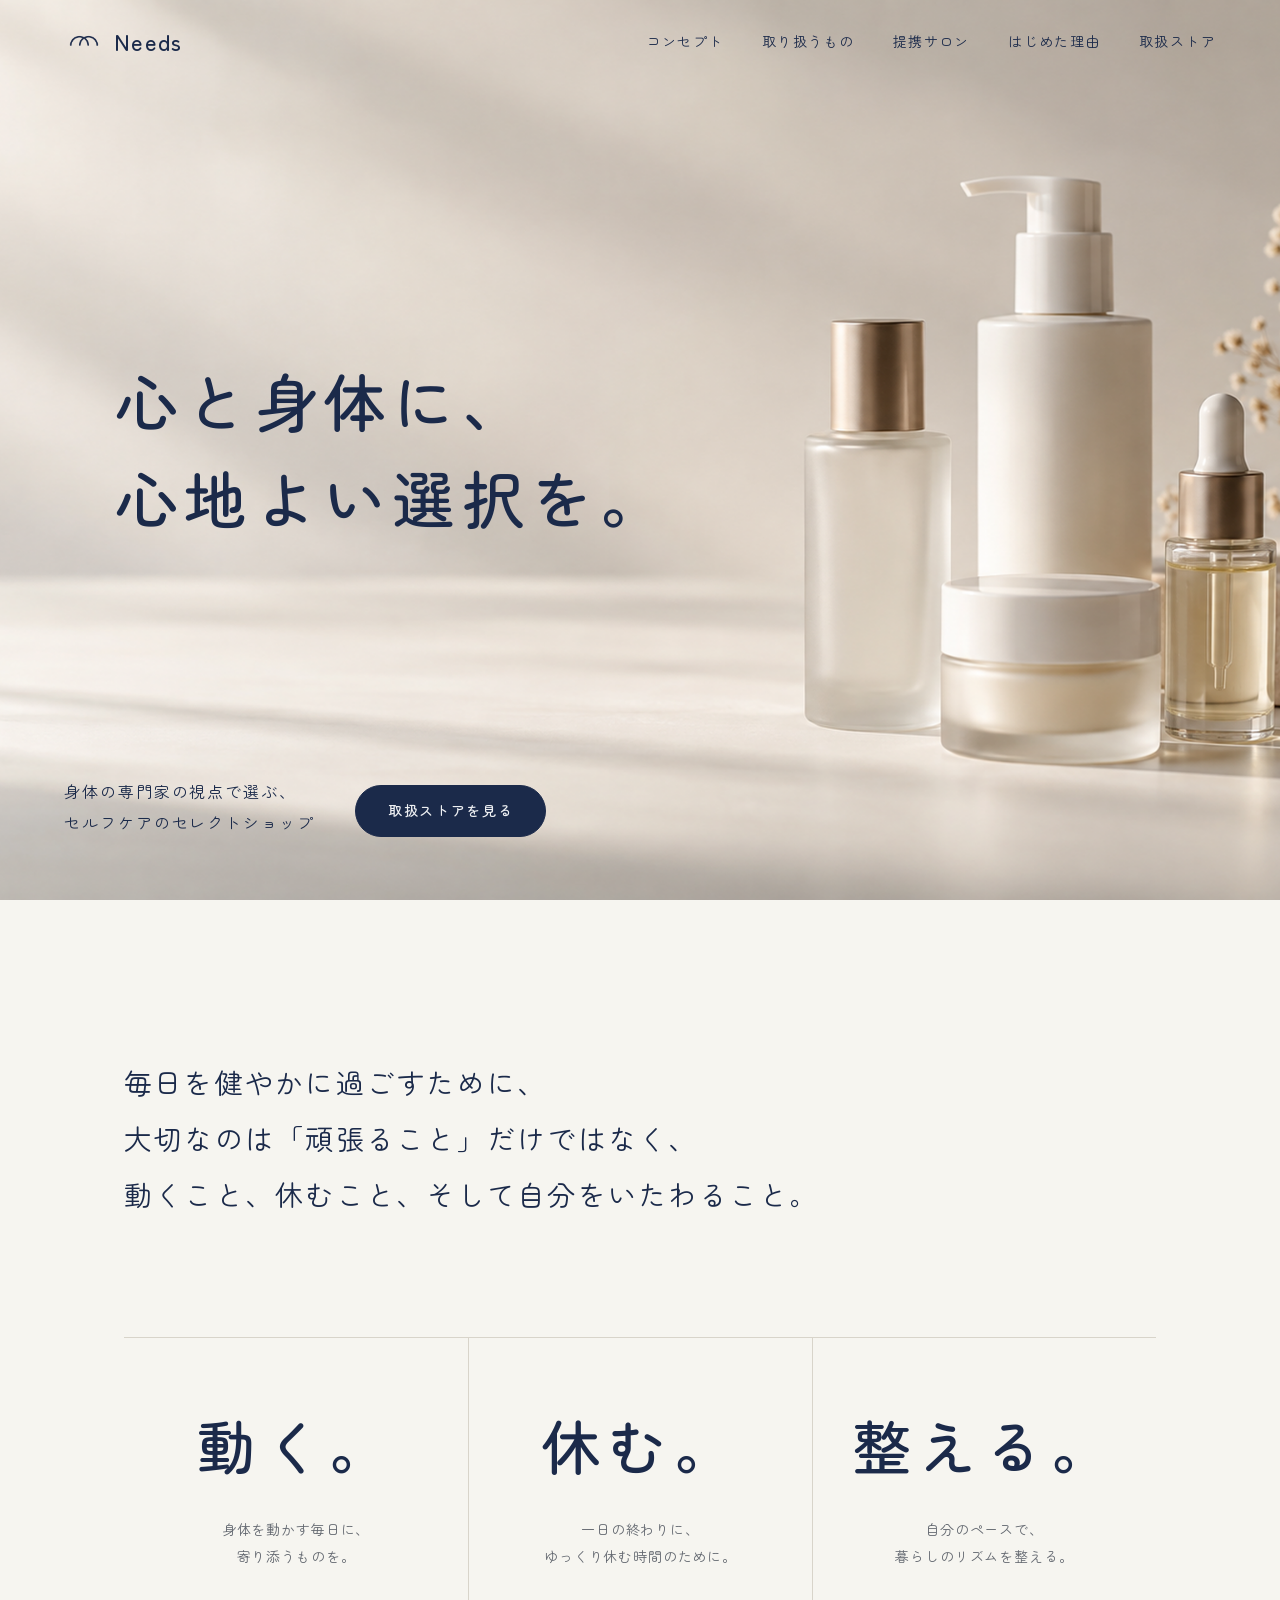
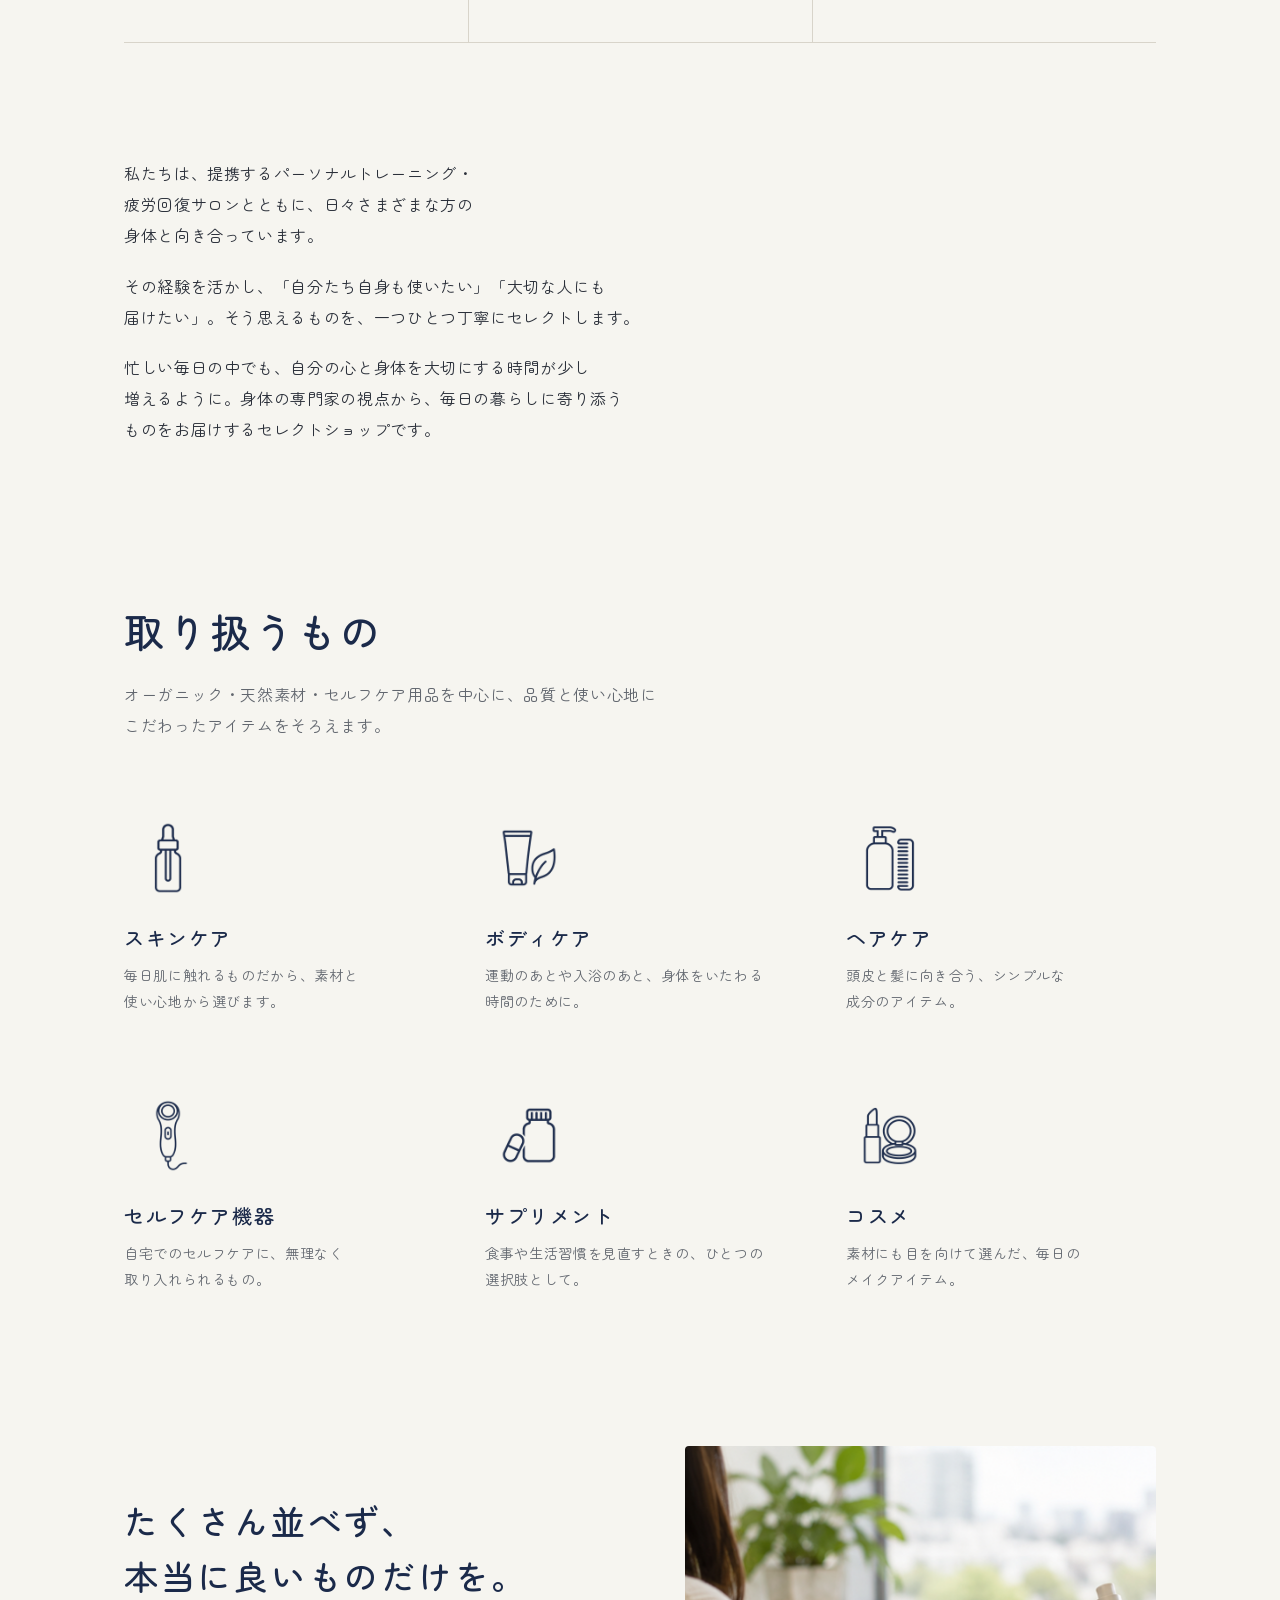
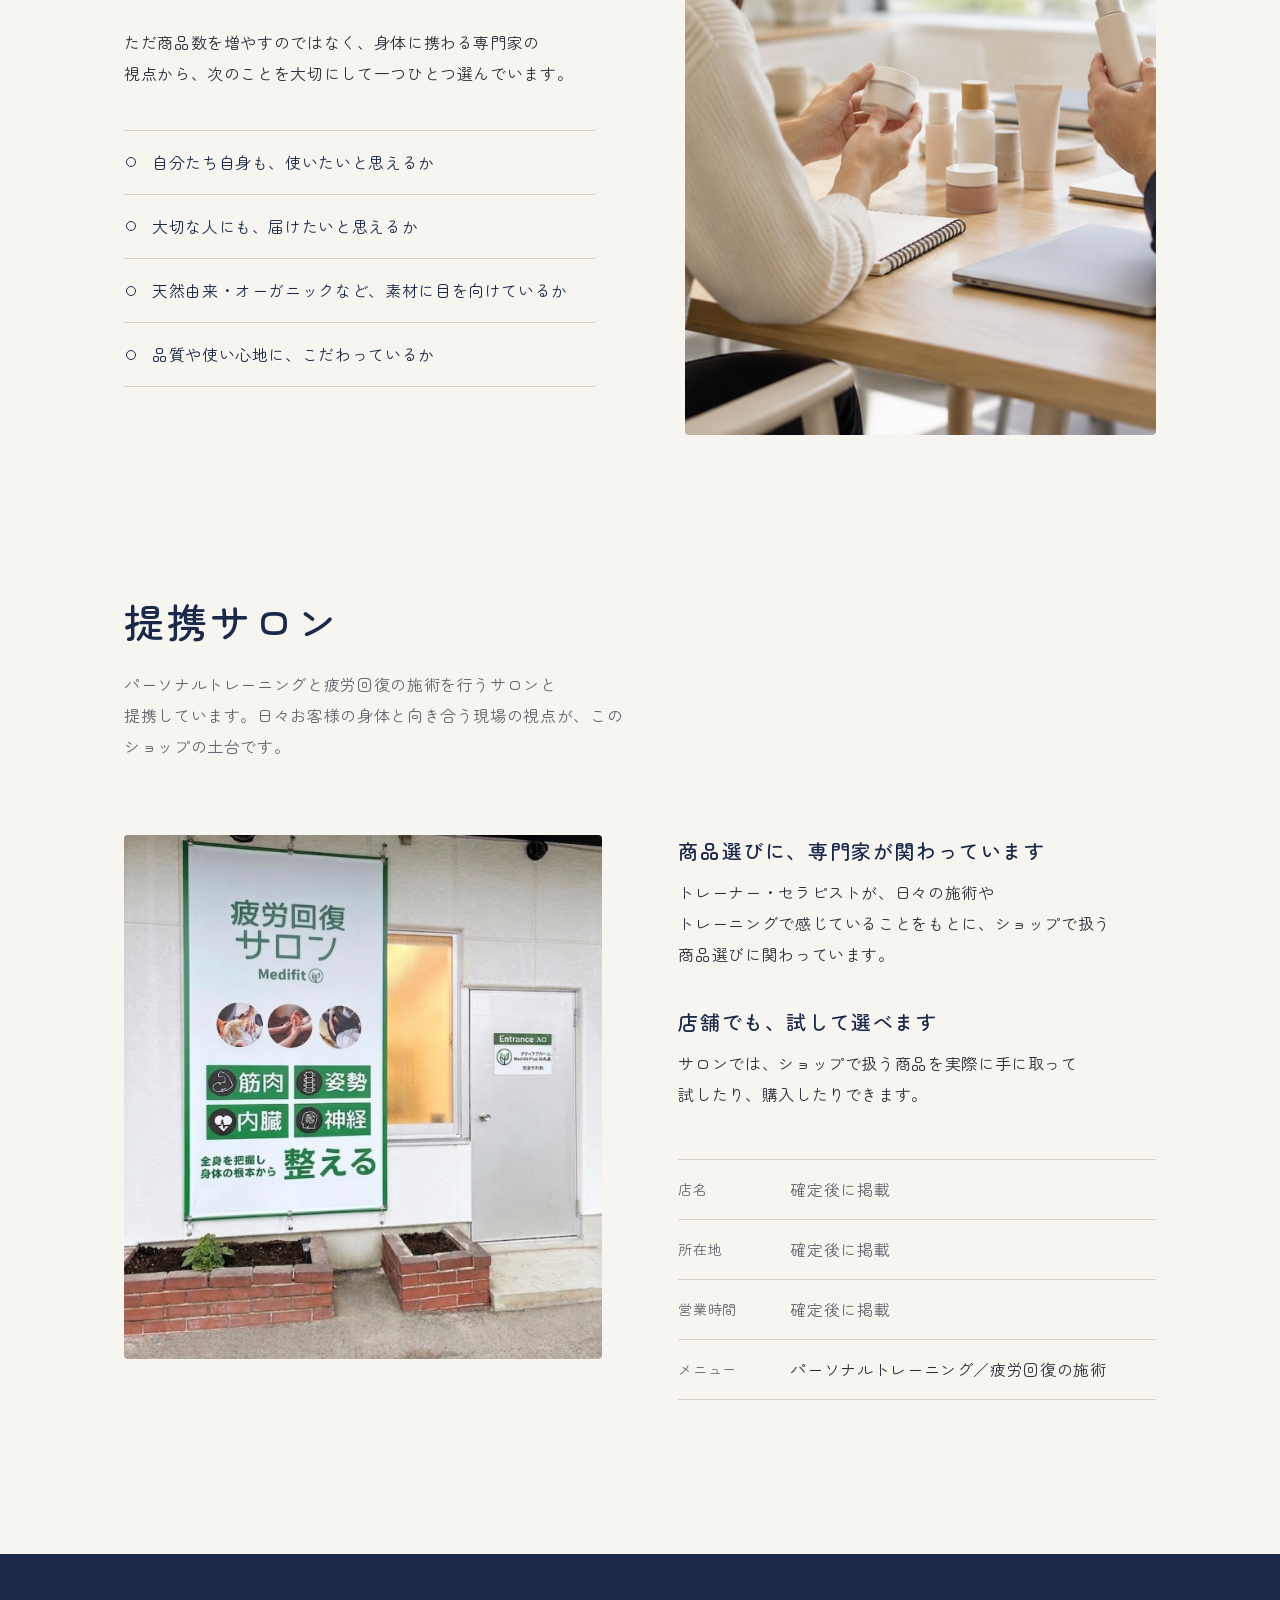
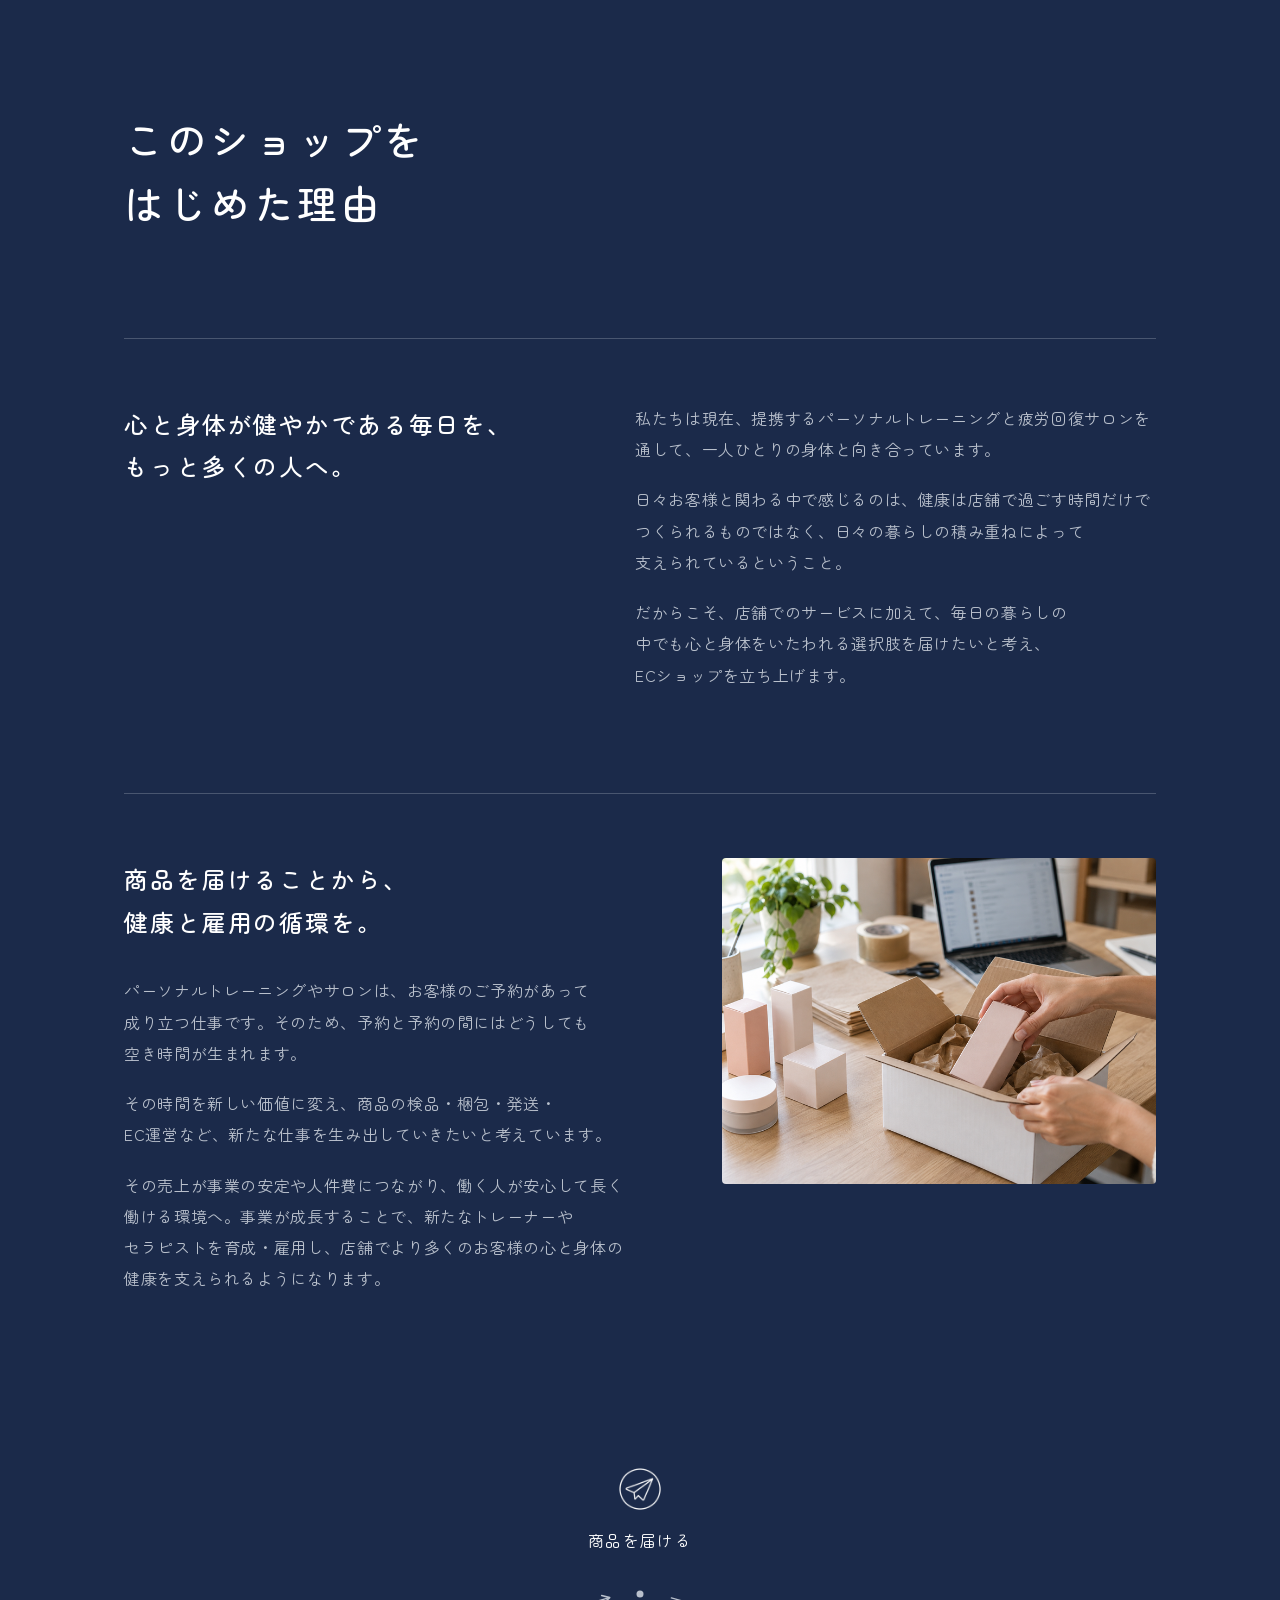
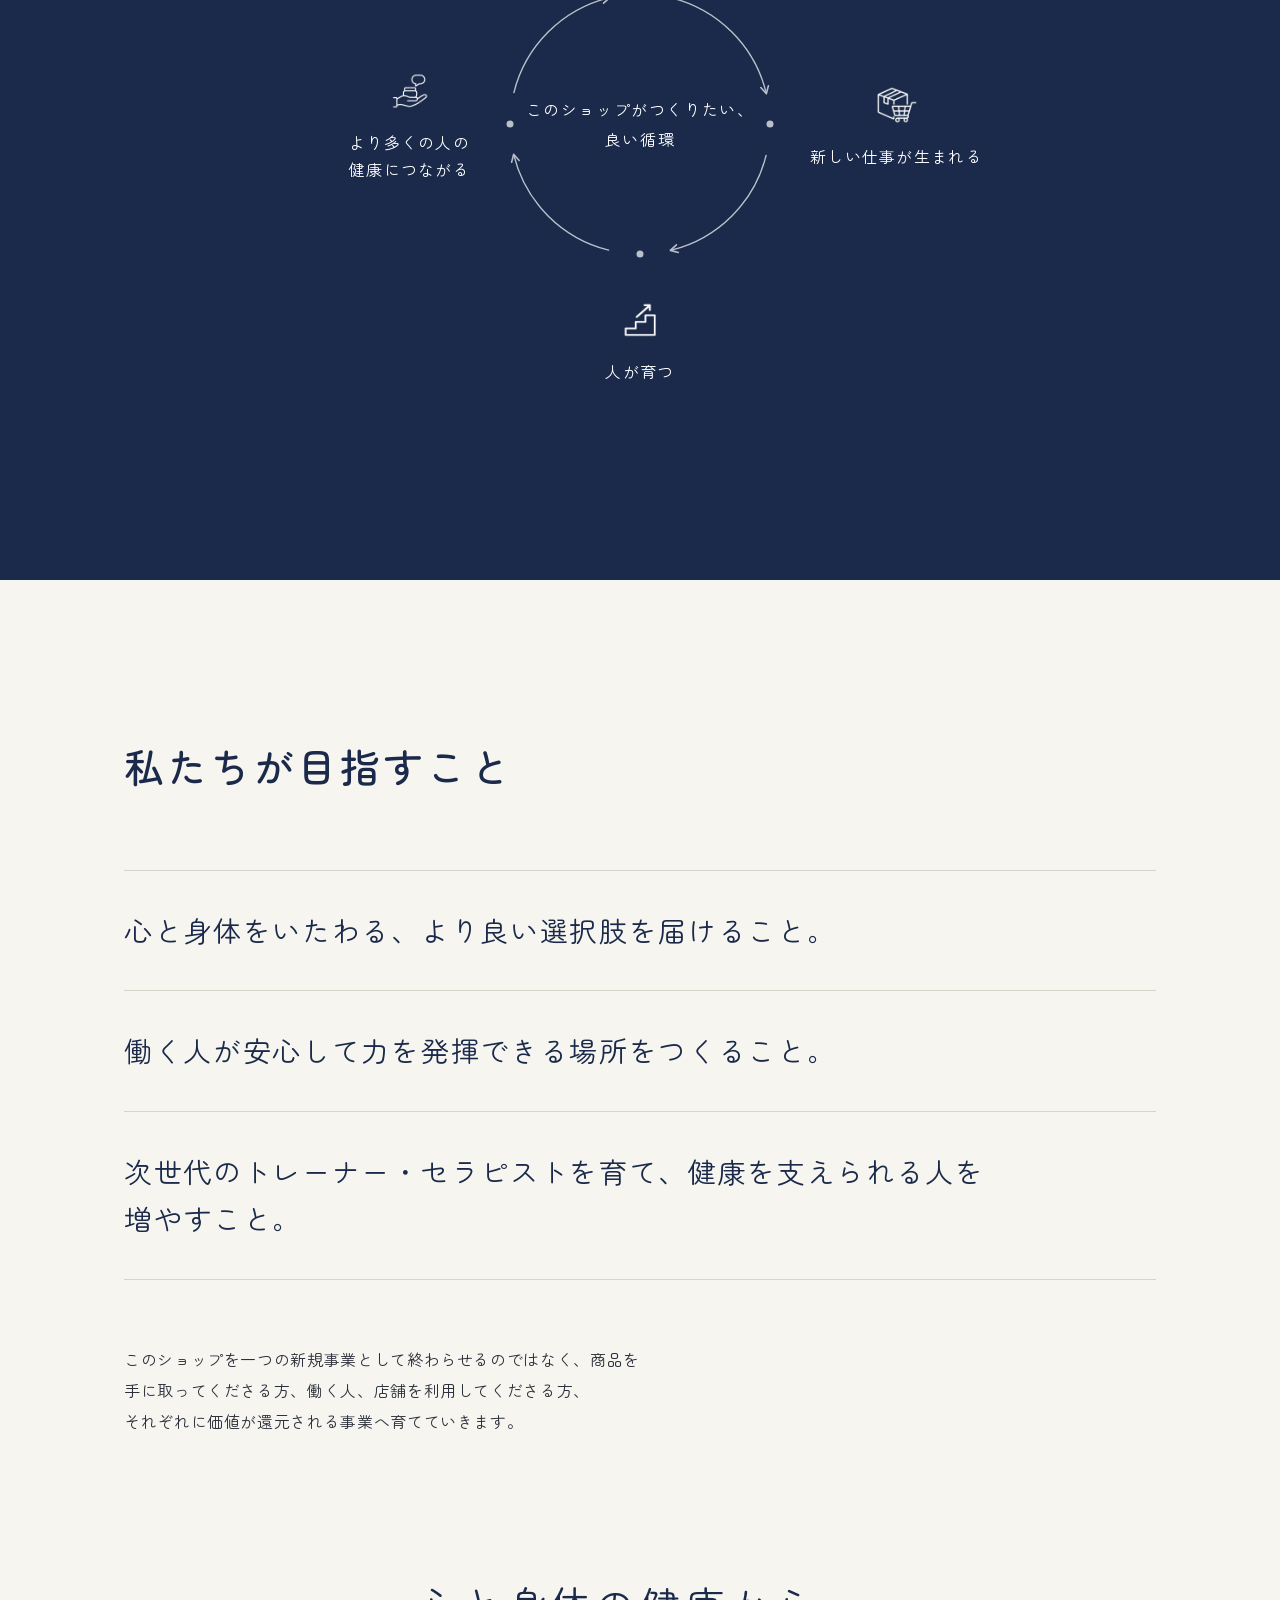
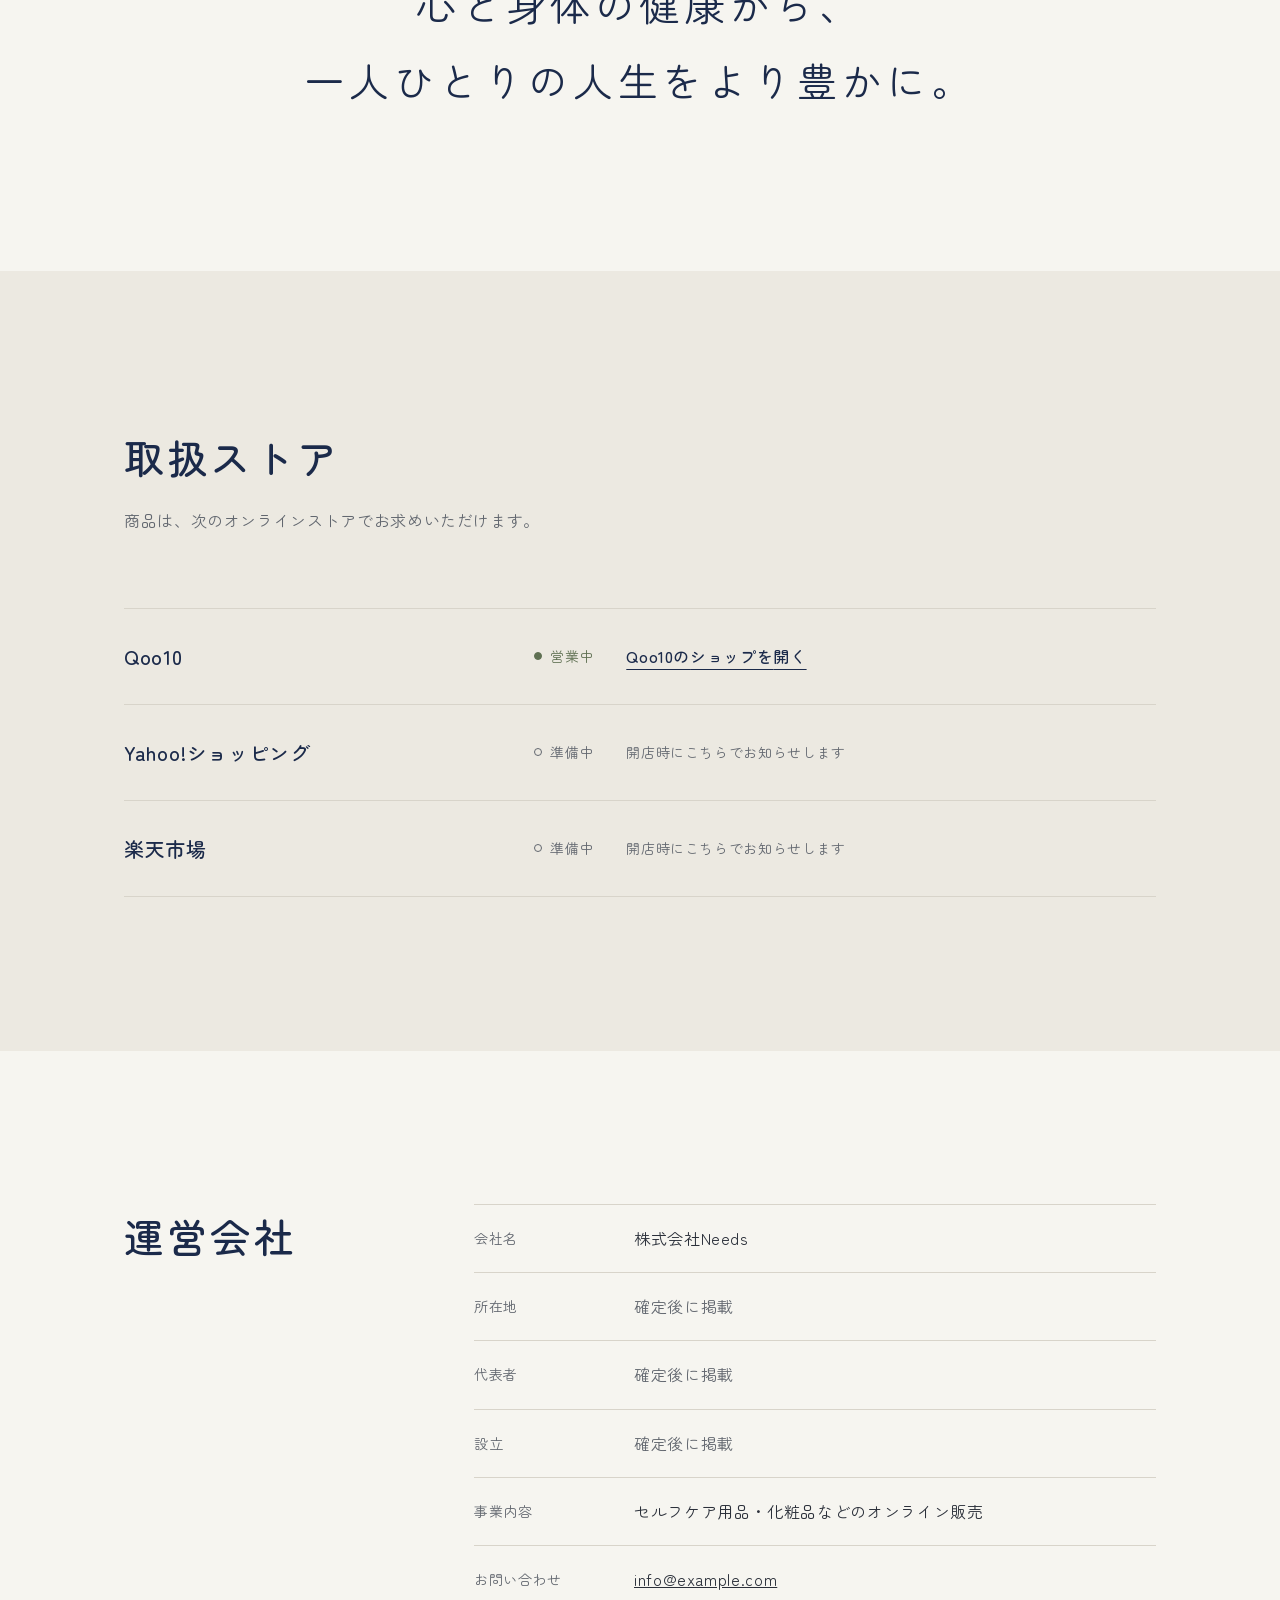
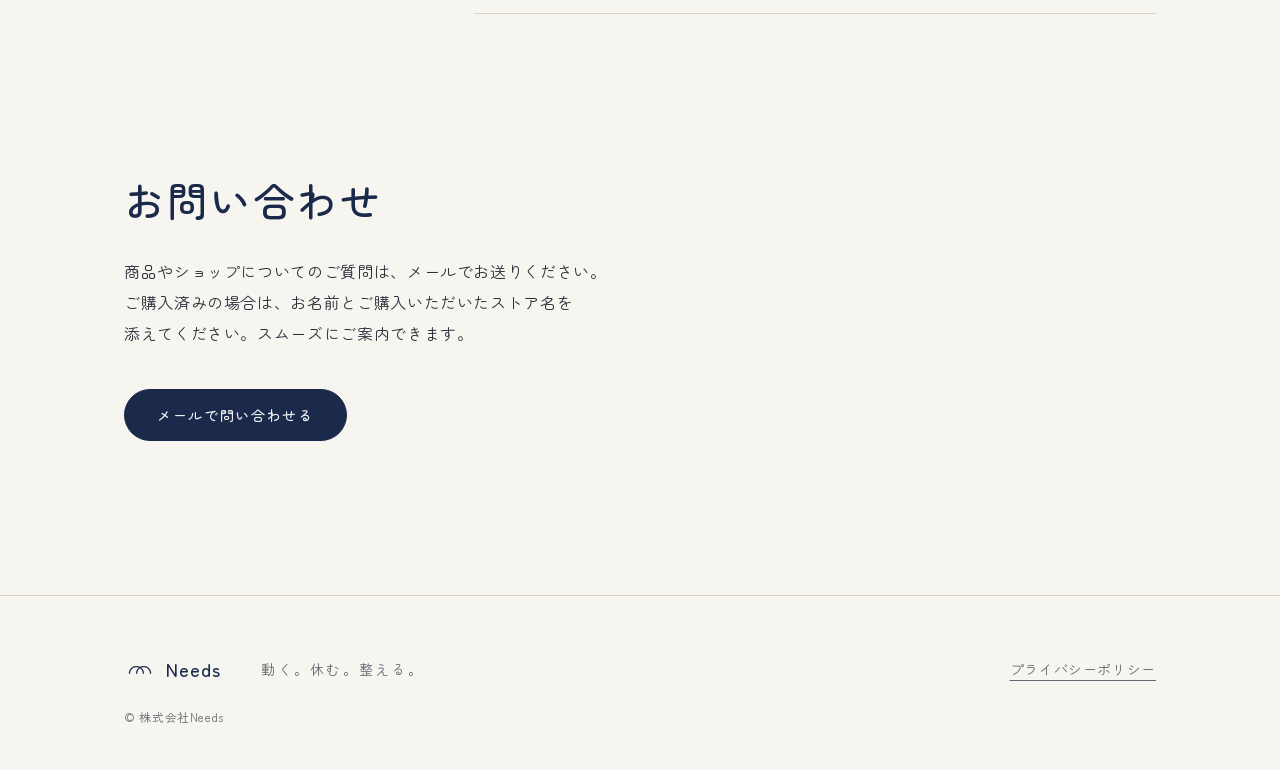
==== index.html @ da4162ab "Needs ブランドサイトを公開 - トップページ（コンセプト・取り扱うもの・提携サロン・はじめた理由・取扱ストアほか） - プライバシーポリシー - 店名・所在地・メールアドレス・ストアURLは仮の" ====
<!doctype html>
<html lang="ja">
<head>
  <meta charset="utf-8">
  <meta name="viewport" content="width=device-width, initial-scale=1, viewport-fit=cover">
  <!-- TODO: 差し替え ショップ名が確定したら title / og:site_name / ヘッダーの「Needs」を変更 -->
  <title>Needs｜心と身体に、心地よい選択を。</title>
  <meta name="description" content="動く。休む。整える。身体に携わる専門家の視点から、天然由来・オーガニックなどの素材にも目を向けて選んだセルフケアアイテムをお届けするセレクトショップです。">
  <!-- TODO: 差し替え 独自ドメインを取ったら、canonical / og:url / og:image の URL を置き換える -->
  <link rel="canonical" href="https://ojogori-gpt.github.io/needs-shop/">
  <meta property="og:type" content="website">
  <meta property="og:site_name" content="Needs">
  <meta property="og:title" content="Needs｜心と身体に、心地よい選択を。">
  <meta property="og:description" content="動く。休む。整える。身体の専門家の視点から、毎日の暮らしに寄り添うものをお届けするセレクトショップです。">
  <meta property="og:url" content="https://ojogori-gpt.github.io/needs-shop/">
  <meta property="og:image" content="https://ojogori-gpt.github.io/needs-shop/ogp-shop.png">
  <meta name="twitter:card" content="summary_large_image">
  <link rel="icon" type="image/png" href="favicon.png">
  <link rel="apple-touch-icon" href="apple-touch-icon.png">
  <link rel="preconnect" href="https://fonts.googleapis.com">
  <link rel="preconnect" href="https://fonts.gstatic.com" crossorigin>
  <link rel="stylesheet" href="https://fonts.googleapis.com/css2?family=Zen+Maru+Gothic:wght@400;500;700&display=swap">
  <link rel="stylesheet" href="assets/css/style.css">
</head>
<body>

<a class="skip" href="#main">本文へ<wbr>移動</a>

<header class="site-header">
  <a class="brand" href="./" aria-label="Needs トップへ">
    <img src="assets/icon/logo-mark.png" alt="" width="40" height="40">
    <span>Needs</span>
  </a>
  <nav class="site-nav" aria-label="ページ内">
    <a href="#concept">コンセプト</a>
    <a href="#items">取り扱う<wbr>もの</a>
    <a href="#salon">提携サロン</a>
    <a href="#reason">はじめた<wbr>理由</a>
    <a href="#stores" class="site-nav__store">取扱ストア</a>
  </nav>
</header>

<main id="main">

  <!-- ファーストビュー -->
  <section class="hero" aria-labelledby="hero-title">
    <img class="hero__img" src="assets/img/fv-background.png" alt="" width="1920" height="1080" fetchpriority="high">
    <div class="hero__body">
      <h1 id="hero-title" class="hero__catch">
        <span>心と<wbr>身体に、</span><span>心地よい<wbr>選択を。</span>
      </h1>
      <div class="hero__foot">
        <p class="hero__lead">身体の<wbr>専門家の<wbr>視点で<wbr>選ぶ、<br>セルフケアの<wbr>セレクトショップ</p>
        <a class="button" href="#stores">取扱ストアを<wbr>見る</a>
      </div>
    </div>
  </section>

  <!-- コンセプト -->
  <section id="concept" class="concept" aria-labelledby="concept-title">
    <div class="wrap">
      <h2 id="concept-title" class="visually-hidden">ショップコンセプト</h2>
      <p class="concept__lead">
        <span class="ib">毎日を<wbr>健やかに</span><span class="ib">過ごすために、</span><br>
        大切なのは<wbr>「頑張る<wbr>こと」だけではなく、<br>
        <span class="ib">動く<wbr>こと、<wbr>休むこと、</span><span class="ib">そして<wbr>自分を<wbr>いたわる<wbr>こと。</span>
      </p>

      <ul class="verbs" aria-label="動く。休む。整える。">
        <li class="verb">
          <span class="verb__word">動く。</span>
          <p class="verb__text"><span class="ib">身体を<wbr>動かす<wbr>毎日に、</span><br><span class="ib">寄り添う<wbr>ものを。</span></p>
        </li>
        <li class="verb">
          <span class="verb__word">休む。</span>
          <p class="verb__text"><span class="ib">一日の<wbr>終わりに、</span><br><span class="ib">ゆっくり休む時間の<wbr>ために。</span></p>
        </li>
        <li class="verb">
          <span class="verb__word">整える。</span>
          <p class="verb__text"><span class="ib">自分の<wbr>ペースで、</span><br><span class="ib">暮らしの<wbr>リズムを<wbr>整える。</span></p>
        </li>
      </ul>

      <div class="concept__body prose">
        <!-- TODO: 確認 サロンは提携先のため、原文「運営し」を「提携する…とともに」に変更 -->
        <p>私たちは、<wbr>提携する<wbr>パーソナルトレーニング・疲労回復サロンとともに、<wbr>日々さまざまな方の<wbr>身体と<wbr>向き合っています。</p>
        <p>その<wbr>経験を<wbr>活かし、<wbr>「自分たち自身も<wbr>使いたい」<wbr>「大切な<wbr>人にも<wbr>届けたい」。<wbr>そう<wbr>思える<wbr>ものを、<wbr>一つひとつ丁寧に<wbr>セレクトします。</p>
        <p>忙しい<wbr>毎日の<wbr>中でも、<wbr>自分の<wbr>心と<wbr>身体を<wbr>大切に<wbr>する<wbr>時間が<wbr>少し<wbr>増えるように。<wbr>身体の<wbr>専門家の<wbr>視点から、<wbr>毎日の<wbr>暮らしに<wbr>寄り添う<wbr>ものを<wbr>お届けする<wbr>セレクトショップです。</p>
      </div>
    </div>
  </section>

  <!-- 取り扱うもの -->
  <section id="items" class="items" aria-labelledby="items-title">
    <div class="wrap">
      <header class="section-head">
        <h2 id="items-title">取り扱う<wbr>もの</h2>
        <p>オーガニック・天然素材・セルフケア用品を<wbr>中心に、<wbr>品質と<wbr>使い心地に<wbr>こだわった<wbr>アイテムを<wbr>そろえます。</p>
      </header>

      <ul class="item-list">
        <li class="item">
          <img src="assets/icon/cat-skincare.png" alt="" width="200" height="200" loading="lazy">
          <h3>スキンケア</h3>
          <p>毎日<wbr>肌に<wbr>触れる<wbr>ものだから、<wbr>素材と<wbr>使い心地から<wbr>選びます。</p>
        </li>
        <li class="item">
          <img src="assets/icon/cat-bodycare.png" alt="" width="200" height="200" loading="lazy">
          <h3>ボディケア</h3>
          <p>運動の<wbr>あとや<wbr>入浴の<wbr>あと、<wbr>身体を<wbr>いたわる<wbr>時間の<wbr>ために。</p>
        </li>
        <li class="item">
          <img src="assets/icon/cat-haircare.png" alt="" width="200" height="200" loading="lazy">
          <h3>ヘアケア</h3>
          <p>頭皮と<wbr>髪に<wbr>向き合う、<wbr>シンプルな<wbr>成分の<wbr>アイテム。</p>
        </li>
        <li class="item">
          <img src="assets/icon/cat-device.png" alt="" width="200" height="200" loading="lazy">
          <h3>セルフケア機器</h3>
          <p>自宅での<wbr>セルフケアに、<wbr>無理なく<wbr>取り入れられる<wbr>もの。</p>
        </li>
        <li class="item">
          <img src="assets/icon/cat-supplement.png" alt="" width="200" height="200" loading="lazy">
          <h3>サプリメント</h3>
          <p>食事や<wbr>生活習慣を<wbr>見直すときの、<wbr>ひとつの<wbr>選択肢と<wbr>して。</p>
        </li>
        <li class="item">
          <img src="assets/icon/cat-cosmetics.png" alt="" width="200" height="200" loading="lazy">
          <h3>コスメ</h3>
          <p>素材にも<wbr>目を<wbr>向けて<wbr>選んだ、<wbr>毎日の<wbr>メイクアイテム。</p>
        </li>
      </ul>
    </div>
  </section>

  <!-- 選ぶ基準 -->
  <section id="select" class="select" aria-labelledby="select-title">
    <div class="wrap select__grid">
      <div class="select__text">
        <h2 id="select-title"><span class="ib">たくさん<wbr>並べず、</span><br><span class="ib">本当に<wbr>良い<wbr>ものだけを。</span></h2>
        <p class="select__intro">ただ商品数を<wbr>増やすのではなく、<wbr>身体に<wbr>携わる<wbr>専門家の<wbr>視点から、<wbr>次の<wbr>ことを<wbr>大切に<wbr>して<wbr>一つひとつ<wbr>選んでいます。</p>
        <ul class="criteria">
          <li>自分たち自身も、<wbr>使いたいと<wbr>思えるか</li>
          <li>大切な<wbr>人にも、<wbr>届けたいと<wbr>思えるか</li>
          <li>天然由来・オーガニックなど、<wbr>素材に<wbr>目を<wbr>向けているか</li>
          <li>品質や<wbr>使い心地に、<wbr>こだわっているか</li>
        </ul>
      </div>
      <img class="select__img" src="assets/img/about.png" alt="" width="800" height="600" loading="lazy">
    </div>
  </section>

  <!-- 提携サロン -->
  <section id="salon" class="salon" aria-labelledby="salon-title">
    <div class="wrap">
      <header class="section-head">
        <h2 id="salon-title">提携サロン</h2>
        <p>パーソナルトレーニングと<wbr>疲労回復の<wbr>施術を<wbr>行う<wbr>サロンと<wbr>提携しています。<wbr>日々<wbr>お客様の<wbr>身体と<wbr>向き合う<wbr>現場の<wbr>視点が、<wbr>この<wbr>ショップの<wbr>土台です。</p>
      </header>

      <div class="salon__grid">
        <!-- 実写のみ。AI生成の写真は使わない -->
        <div class="salon__photos">
          <figure class="photo photo--main">
            <img src="assets/img/medifit.jpg" alt="提携サロンの外観。「疲労回復サロン」の看板と入口" width="1170" height="1285" loading="lazy">
          </figure>
          <!-- 店内・施術の写真が届いたら、下のコメントを外してファイル名を合わせる（2点とも横位置を想定）
          <figure class="photo">
            <img src="assets/img/salon-interior.jpg" alt="提携サロンの店内" width="1200" height="800" loading="lazy">
          </figure>
          <figure class="photo">
            <img src="assets/img/salon-treatment.jpg" alt="提携サロンでの施術の様子" width="1200" height="800" loading="lazy">
          </figure>
          -->
        </div>

        <div class="salon__text">
          <ul class="salon__points">
            <li>
              <h3>商品選びに、<wbr>専門家が<wbr>関わっています</h3>
              <p>トレーナー・<wbr>セラピストが、<wbr>日々の<wbr>施術や<wbr>トレーニングで<wbr>感じている<wbr>ことを<wbr>もとに、<wbr>ショップで<wbr>扱う<wbr>商品選びに<wbr>関わっています。</p>
            </li>
            <li>
              <!-- TODO: 確認 店舗で試せる・買えるのは全商品か一部か -->
              <h3>店舗でも、<wbr>試して<wbr>選べます</h3>
              <p>サロンでは、<wbr>ショップで<wbr>扱う<wbr>商品を<wbr>実際に<wbr>手に<wbr>取って<wbr>試したり、<wbr>購入したりできます。</p>
            </li>
          </ul>

          <!-- TODO: 差し替え 店舗情報を確定値に -->
          <dl class="salon__info">
            <div><dt>店名</dt><dd class="tbd">確定後に<wbr>掲載</dd></div>
            <div><dt>所在地</dt><dd class="tbd">確定後に<wbr>掲載</dd></div>
            <div><dt>営業時間</dt><dd class="tbd">確定後に<wbr>掲載</dd></div>
            <div><dt>メニュー</dt><dd>パーソナルトレーニング／疲労回復の<wbr>施術</dd></div>
          </dl>
        </div>
      </div>
    </div>
  </section>

  <!-- はじめた理由 -->
  <section id="reason" class="reason" aria-labelledby="reason-title">
    <div class="wrap">
      <h2 id="reason-title" class="reason__title">この<wbr>ショップを<br>はじめた<wbr>理由</h2>

      <div class="reason__block">
        <h3><span class="ib">心と<wbr>身体が</span><span class="ib">健やかである<wbr>毎日を、</span><br><span class="ib">もっと<wbr>多くの<wbr>人へ。</span></h3>
        <div class="prose">
          <!-- TODO: 確認 サロンは提携先のため「提携する」を追記 -->
          <p>私たちは<wbr>現在、<wbr>提携する<wbr>パーソナルトレーニングと<wbr>疲労回復サロンを<wbr>通して、<wbr>一人<wbr>ひとりの<wbr>身体と<wbr>向き合っています。</p>
          <p>日々<wbr>お客様と<wbr>関わる<wbr>中で<wbr>感じるのは、<wbr>健康は<wbr>店舗で<wbr>過ごす時間だけで<wbr>つくられる<wbr>ものではなく、<wbr>日々の<wbr>暮らしの<wbr>積み重ねに<wbr>よって<wbr>支えられていると<wbr>いう<wbr>こと。</p>
          <p>だから<wbr>こそ、<wbr>店舗での<wbr>サービスに<wbr>加えて、<wbr>毎日の<wbr>暮らしの<wbr>中でも<wbr>心と<wbr>身体を<wbr>いたわれる<wbr>選択肢を<wbr>届けたいと<wbr>考え、<wbr>ECショップを<wbr>立ち上げます。</p>
        </div>
      </div>

      <div class="reason__block reason__block--media">
        <div>
          <h3><span class="ib">商品を<wbr>届ける<wbr>ことから、</span><br><span class="ib">健康と<wbr>雇用の<wbr>循環を。</span></h3>
          <div class="prose">
            <p>パーソナルトレーニングや<wbr>サロンは、<wbr>お客様の<wbr>ご予約が<wbr>あって<wbr>成り立つ仕事です。<wbr>その<wbr>ため、<wbr>予約と<wbr>予約の<wbr>間には<wbr>どうしても<wbr>空き時間が<wbr>生まれます。</p>
            <p>その<wbr>時間を<wbr>新しい<wbr>価値に<wbr>変え、<wbr>商品の<wbr>検品・梱包・発送・EC運営など、<wbr>新たな<wbr>仕事を<wbr>生み出していきたいと<wbr>考えています。</p>
            <p>その売上が<wbr>事業の<wbr>安定や<wbr>人件費に<wbr>つながり、<wbr>働く<wbr>人が<wbr>安心して<wbr>長く<wbr>働ける<wbr>環境へ。<wbr>事業が<wbr>成長する<wbr>ことで、<wbr>新たな<wbr>トレーナーや<wbr>セラピストを<wbr>育成・<wbr>雇用し、<wbr>店舗で<wbr>より<wbr>多くの<wbr>お客様の<wbr>心と<wbr>身体の<wbr>健康を<wbr>支えられるようになります。</p>
          </div>
        </div>
        <img src="assets/img/business-ec.png" alt="" width="800" height="600" loading="lazy">
      </div>

      <figure class="cycle" aria-labelledby="cycle-caption">
        <figcaption id="cycle-caption"><span class="cycle__caption"><span class="ib">この<wbr>ショップが</span><span class="ib">つくりたい、</span><br><span class="ib">良い<wbr>循環</span></span></figcaption>
        <ol class="cycle__list">
          <li class="cycle__step">
            <img src="assets/icon/value-speed.png" alt="" width="120" height="120" loading="lazy">
            <span>商品を<wbr>届ける</span>
          </li>
          <li class="cycle__step">
            <img src="assets/icon/value-ec.png" alt="" width="120" height="120" loading="lazy">
            <span>新しい<wbr>仕事が<wbr>生まれる</span>
          </li>
          <li class="cycle__step">
            <img src="assets/icon/value-roadmap.png" alt="" width="120" height="120" loading="lazy">
            <span>人が<wbr>育つ</span>
          </li>
          <li class="cycle__step">
            <img src="assets/icon/value-touchpoint.png" alt="" width="120" height="120" loading="lazy">
            <span>より<wbr>多くの<wbr>人の<br>健康に<wbr>つながる</span>
          </li>
        </ol>
        <svg class="cycle__ring" viewBox="0 0 300 300" aria-hidden="true" focusable="false">
          <defs>
            <marker id="arrow" viewBox="0 0 10 10" refX="7" refY="5" markerWidth="8" markerHeight="8" orient="auto">
              <path d="M1.5 1.5 L8 5 L1.5 8.5" fill="none" stroke="currentColor" stroke-width="1.4" stroke-linecap="round" stroke-linejoin="round"/>
            </marker>
          </defs>
          <g fill="none" stroke="currentColor" stroke-width="1.4" stroke-linecap="round">
            <path d="M181.4 23.9 A130 130 0 0 1 276.1 118.6" marker-end="url(#arrow)"/>
            <path d="M276.1 181.4 A130 130 0 0 1 181.4 276.1" marker-end="url(#arrow)"/>
            <path d="M118.6 276.1 A130 130 0 0 1 23.9 181.4" marker-end="url(#arrow)"/>
            <path d="M23.9 118.6 A130 130 0 0 1 118.6 23.9" marker-end="url(#arrow)"/>
          </g>
          <g fill="currentColor">
            <circle cx="150" cy="20" r="3.5"/><circle cx="280" cy="150" r="3.5"/>
            <circle cx="150" cy="280" r="3.5"/><circle cx="20" cy="150" r="3.5"/>
          </g>
        </svg>
      </figure>
    </div>
  </section>

  <!-- 目指すこと -->
  <section id="vision" class="vision" aria-labelledby="vision-title">
    <div class="wrap">
      <h2 id="vision-title">私たちが<wbr>目指すこと</h2>
      <ul class="vision__list">
        <li>心と<wbr>身体を<wbr>いたわる、<wbr>より<wbr>良い<wbr>選択肢を<wbr>届ける<wbr>こと。</li>
        <li>働く<wbr>人が<wbr>安心して<wbr>力を<wbr>発揮できる<wbr>場所を<wbr>つくる<wbr>こと。</li>
        <li>次世代の<wbr>トレーナー・<wbr>セラピストを<wbr>育て、<wbr>健康を<wbr>支えられる<wbr>人を<wbr>増やす<wbr>こと。</li>
      </ul>
      <div class="prose vision__body">
        <p>この<wbr>ショップを<wbr>一つの<wbr>新規事業と<wbr>して<wbr>終わらせるのではなく、<wbr>商品を<wbr>手に<wbr>取ってくださる<wbr>方、<wbr>働く<wbr>人、<wbr>店舗を<wbr>利用してくださる<wbr>方、<wbr>それぞれに<wbr>価値が<wbr>還元される<wbr>事業へ<wbr>育てていきます。</p>
      </div>
      <p class="vision__close"><span class="ib">心と<wbr>身体の<wbr>健康から、</span><br><span class="ib">一人<wbr>ひとりの<wbr>人生を</span><span class="ib">より<wbr>豊かに。</span></p>
    </div>
  </section>

  <!-- 取扱ストア -->
  <section id="stores" class="stores" aria-labelledby="stores-title">
    <div class="wrap">
      <header class="section-head">
        <h2 id="stores-title">取扱ストア</h2>
        <p>商品は、<wbr>次の<wbr>オンラインストアで<wbr>お求めいただけます。</p>
      </header>
      <!-- TODO: 差し替え 各ストアのURLと開店状況を確定値に -->
      <ul class="store-list">
        <li class="store">
          <span class="store__name">Qoo10</span>
          <span class="status status--open">営業中</span>
          <a class="store__link" href="#" rel="noopener">Qoo10の<wbr>ショップを<wbr>開く</a>
        </li>
        <li class="store">
          <span class="store__name">Yahoo!ショッピング</span>
          <span class="status">準備中</span>
          <span class="store__note">開店時に<wbr>こちらで<wbr>お知らせします</span>
        </li>
        <li class="store">
          <span class="store__name">楽天市場</span>
          <span class="status">準備中</span>
          <span class="store__note">開店時に<wbr>こちらで<wbr>お知らせします</span>
        </li>
      </ul>
    </div>
  </section>

  <!-- 運営会社 -->
  <section id="company" class="company" aria-labelledby="company-title">
    <div class="wrap company__grid">
      <h2 id="company-title">運営会社</h2>
      <!-- TODO: 差し替え 会社情報は確定値に置き換える -->
      <dl class="company__table">
        <div><dt>会社名</dt><dd>株式会社Needs</dd></div>
        <div><dt>所在地</dt><dd class="tbd">確定後に<wbr>掲載</dd></div>
        <div><dt>代表者</dt><dd class="tbd">確定後に<wbr>掲載</dd></div>
        <div><dt>設立</dt><dd class="tbd">確定後に<wbr>掲載</dd></div>
        <div><dt>事業内容</dt><dd>セルフケア用品・<wbr>化粧品などの<wbr>オンライン販売</dd></div>
        <div><dt>お問い合わせ</dt><dd><a href="mailto:info@example.com">info@example.com</a></dd></div>
      </dl>
    </div>
  </section>

  <!-- お問い合わせ -->
  <section id="contact" class="contact" aria-labelledby="contact-title">
    <div class="wrap">
      <h2 id="contact-title">お問い合わせ</h2>
      <p>商品や<wbr>ショップに<wbr>ついての<wbr>ご質問は、<wbr>メールで<wbr>お送りください。<br>ご購入済みの<wbr>場合は、<wbr>お名前と<wbr>ご購入いただいた<wbr>ストア名を<wbr>添えてください。<wbr>スムーズに<wbr>ご案内できます。</p>
      <!-- TODO: 差し替え 問い合わせメールアドレス -->
      <a class="button" href="mailto:info@example.com">メールで<wbr>問い合わせる</a>
    </div>
  </section>

</main>

<footer class="site-footer">
  <div class="wrap site-footer__inner">
    <a class="brand" href="./">
      <img src="assets/icon/logo-mark.png" alt="" width="32" height="32">
      <span>Needs</span>
    </a>
    <p class="site-footer__tag">動く。<wbr>休む。<wbr>整える。</p>
    <nav aria-label="フッター">
      <a href="privacy/">プライバシーポリシー</a>
    </nav>
    <p class="site-footer__copy"><small>&copy; 株式会社Needs</small></p>
  </div>
</footer>

</body>
</html>
---- assets/css/style.css ----
/* ==========================================================================
   Needs — セルフケアのセレクトショップ
   色: 生成り(paper) と 藍(ink) の2色が軸。ink の面は「はじめた理由」だけ。
   書体: Zen Maru Gothic 1書体。アイコンの丸い線端と揃える。
   ========================================================================== */

:root {
  --paper: #F6F5F0;
  --paper-2: #ECE9E1;
  --ink: #1B2A4A;
  --text: #2B303A;
  --muted: #62676F;
  --line: #D8D4CA;
  --moss: #5F7052;
  --on-ink: #EEF0F3;
  --on-ink-muted: #B9C0CC;

  --font: "Zen Maru Gothic", "Hiragino Maru Gothic ProN", "BIZ UDPGothic", "Hiragino Sans", "Yu Gothic", sans-serif;

  /* 文字サイズ（16px基準・約1.25倍刻み） */
  --fs-sm: 0.875rem;
  --fs-base: 1rem;
  --fs-md: 1.25rem;
  --fs-lg: clamp(1.375rem, 1.1rem + 1vw, 1.75rem);
  --fs-xl: clamp(1.75rem, 1.3rem + 1.8vw, 2.5rem);

  --gutter: clamp(20px, 5vw, 64px);
  --section: clamp(88px, 12vw, 168px);
  --measure: 34em;
}

*,
*::before,
*::after { box-sizing: border-box; }

html { scroll-behavior: smooth; }

body {
  margin: 0;
  background: var(--paper);
  color: var(--text);
  font-family: var(--font);
  font-size: var(--fs-base);
  line-height: 1.95;
  letter-spacing: 0.04em;
  font-feature-settings: "palt" 0;
  -webkit-font-smoothing: antialiased;
  text-rendering: optimizeLegibility;
}

img { display: block; max-width: 100%; height: auto; }

/* 日本語の改行：HTML に入れた <wbr>（文節の区切り、tools/add-wbr.py で挿入）でだけ折り返す。
   1文節が1行に収まらないときだけ、途中で折る */
body {
  word-break: keep-all;
  overflow-wrap: anywhere;
  line-break: strict;
}
p, li, h1, h2, h3, dd, figcaption { text-wrap: pretty; }
.ib { display: inline-block; }

h1, h2, h3, p, ul, ol, dl, dd, figure { margin: 0; }
ul, ol { padding: 0; list-style: none; }

h1, h2, h3 {
  color: var(--ink);
  font-weight: 500;
  line-height: 1.6;
  letter-spacing: 0.08em;
}

a { color: inherit; }

:focus-visible {
  outline: 2px solid var(--ink);
  outline-offset: 4px;
  border-radius: 2px;
}

.visually-hidden {
  position: absolute !important;
  width: 1px; height: 1px;
  overflow: hidden;
  clip: rect(0 0 0 0);
  white-space: nowrap;
}

.skip {
  position: absolute;
  left: 16px; top: -100px;
  z-index: 100;
  padding: 8px 16px;
  background: var(--ink);
  color: var(--on-ink);
}
.skip:focus { top: 16px; }

.wrap {
  width: 100%;
  max-width: 1160px;
  margin-inline: auto;
  padding-inline: var(--gutter);
}

.prose { max-width: var(--measure); }
.prose p + p { margin-top: 1.2em; }

/* ボタン：角丸は小さめ。ロゴの弧と喧嘩しない程度 */
.button {
  display: inline-flex;
  align-items: center;
  min-height: 52px;
  padding: 0 32px;
  border: 1px solid var(--ink);
  border-radius: 999px;
  background: var(--ink);
  color: var(--on-ink);
  font-size: var(--fs-sm);
  font-weight: 500;
  letter-spacing: 0.12em;
  text-decoration: none;
  transition: background-color .2s, color .2s;
}
.button:hover { background: transparent; color: var(--ink); }

.section-head { margin-bottom: clamp(40px, 6vw, 72px); }
.section-head h2 { font-size: var(--fs-xl); }
.section-head p { margin-top: 16px; max-width: var(--measure); color: var(--muted); }

/* --------------------------------------------------------------------------
   ヘッダー
   -------------------------------------------------------------------------- */
.site-header {
  position: absolute;
  inset: 0 0 auto 0;
  z-index: 10;
  display: flex;
  align-items: center;
  justify-content: space-between;
  gap: 24px;
  padding: calc(20px + env(safe-area-inset-top, 0px)) var(--gutter) 20px;
}

.brand {
  display: inline-flex;
  align-items: center;
  gap: 10px;
  color: var(--ink);
  font-size: 1.375rem;
  font-weight: 500;
  letter-spacing: 0.06em;
  text-decoration: none;
}
.brand img { width: 40px; height: 40px; }

.site-nav { display: flex; gap: clamp(20px, 3vw, 40px); }
.site-nav a {
  color: var(--ink);
  font-size: var(--fs-sm);
  letter-spacing: 0.1em;
  text-decoration: none;
  padding-block: 6px;
  background: linear-gradient(currentColor, currentColor) no-repeat left bottom / 0 1px;
  transition: background-size .25s;
}
.site-nav a:hover { background-size: 100% 1px; }

@media (max-width: 760px) {
  .site-nav a:not(.site-nav__store) { display: none; }
}

/* --------------------------------------------------------------------------
   ファーストビュー：キャッチを写真の左の余白に置く
   -------------------------------------------------------------------------- */
.hero {
  position: relative;
  min-height: min(100svh, 980px);
  overflow: hidden;
  isolation: isolate;
}

.hero__img {
  position: absolute;
  inset: 0;
  z-index: -2;
  width: 100%;
  height: 100%;
  object-fit: cover;
  object-position: 72% 50%;
}

.hero__body {
  position: relative;
  min-height: inherit;
  display: grid;
  grid-template-rows: 1fr auto;
  padding: calc(120px + env(safe-area-inset-top, 0px)) var(--gutter) clamp(40px, 7vh, 80px);
}

.hero__catch {
  align-self: center;
  margin-left: clamp(0px, 4vw, 72px);
  font-size: clamp(2.125rem, 1.2rem + 3.4vw, 4.25rem);
  font-weight: 500;
  line-height: 1.55;
  letter-spacing: 0.1em;
}
.hero__catch span {
  display: block;
  white-space: nowrap;
}

.hero__foot {
  display: flex;
  flex-wrap: wrap;
  align-items: flex-end;
  gap: 20px 40px;
}
.hero__lead {
  color: var(--ink);
  font-size: var(--fs-base);
  letter-spacing: 0.12em;
  line-height: 1.9;
}

@media (max-width: 760px) {
  .hero { min-height: 100svh; }
  .hero__img { object-position: 80% 50%; }
  /* 写真の上でも読めるよう、左側だけ生成り色を薄く重ねる */
  .hero::before {
    content: "";
    position: absolute;
    inset: 0;
    z-index: -1;
    background: linear-gradient(90deg, rgba(246, 245, 240, .88) 0%, rgba(246, 245, 240, .6) 48%, rgba(246, 245, 240, 0) 78%),
                linear-gradient(0deg, rgba(246, 245, 240, .92) 0%, rgba(246, 245, 240, 0) 36%);
  }
  .hero__body { padding-top: calc(104px + env(safe-area-inset-top, 0px)); }
  .hero__catch { align-self: start; margin: 8vh 0 0; font-size: clamp(1.875rem, 0.9rem + 4.6vw, 2.5rem); letter-spacing: 0.06em; }
}

/* ページ読み込み時の演出はここだけ：キャッチを1行ずつ */
@media (prefers-reduced-motion: no-preference) {
  .hero__catch span {
    opacity: 0;
    translate: 0 0.4em;
    animation: settle 1.4s cubic-bezier(.2, .7, .2, 1) forwards;
  }
  .hero__catch span:first-child { animation-delay: .2s; }
  .hero__catch span:last-child { animation-delay: .75s; }
  .hero__foot { opacity: 0; animation: settle 1s ease 1.4s forwards; }
}
@keyframes settle { to { opacity: 1; translate: 0 0; } }

/* --------------------------------------------------------------------------
   コンセプト：動く。休む。整える。
   -------------------------------------------------------------------------- */
.concept { padding-block: var(--section); }

.concept__lead {
  color: var(--ink);
  font-size: var(--fs-lg);
  line-height: 2;
  letter-spacing: 0.08em;
}

.verbs {
  display: grid;
  grid-template-columns: repeat(3, 1fr);
  margin-block: clamp(64px, 9vw, 120px);
  border-top: 1px solid var(--line);
  border-bottom: 1px solid var(--line);
}

/* 大きな言葉と、その下に添える文。3列を左から読む */
.verb {
  display: flex;
  flex-direction: column;
  align-items: center;
  gap: clamp(24px, 3vw, 36px);
  padding: clamp(40px, 6vw, 72px) clamp(12px, 2vw, 24px);
}
.verb + .verb { border-left: 1px solid var(--line); }

.verb__word {
  color: var(--ink);
  font-size: clamp(2rem, 0.8rem + 3.6vw, 4rem);
  font-weight: 500;
  line-height: 1.2;
  letter-spacing: 0.12em;
  white-space: nowrap;
}

.verb__text {
  color: var(--muted);
  font-size: var(--fs-sm);
  line-height: 1.9;
  letter-spacing: 0.06em;
  text-align: center;
}


@media (max-width: 760px) {
  .verbs { grid-template-columns: 1fr; }
  .verb {
    flex-direction: row;
    flex-wrap: wrap;
    justify-content: space-between;
    align-items: center;
    column-gap: 16px;
    row-gap: 4px;
    padding-block: 24px;
  }
  .verb + .verb { border-left: 0; border-top: 1px solid var(--line); }
  .verb__word { font-size: 2rem; letter-spacing: 0.08em; white-space: nowrap; }
  .verb__text { text-align: right; font-size: 0.8125rem; line-height: 1.8; letter-spacing: 0.04em; }
}

/* --------------------------------------------------------------------------
   取り扱うもの
   -------------------------------------------------------------------------- */
/* 直前のコンセプトと同じ地色なので、上の余白はコンセプト側の分だけにする */
.items { padding-block: 0 var(--section); }

.item-list {
  display: grid;
  grid-template-columns: repeat(3, 1fr);
  column-gap: clamp(24px, 4vw, 64px);
  row-gap: clamp(48px, 6vw, 80px);
}

.item img { width: 88px; height: 88px; margin-bottom: 20px; }
.item h3 { font-size: var(--fs-md); }
.item p { margin-top: 8px; color: var(--muted); font-size: var(--fs-sm); line-height: 1.9; }

@media (max-width: 900px) { .item-list { grid-template-columns: repeat(2, 1fr); } }
@media (max-width: 520px) {
  .item-list { grid-template-columns: 1fr; row-gap: 0; }
  .item {
    display: grid;
    grid-template-columns: 64px 1fr;
    column-gap: 20px;
    padding-block: 24px;
    border-top: 1px solid var(--line);
  }
  .item:last-child { border-bottom: 1px solid var(--line); }
  .item img { width: 64px; height: 64px; margin: 0; grid-row: span 2; }
  .item p { margin-top: 2px; }
}

/* --------------------------------------------------------------------------
   選ぶ基準
   -------------------------------------------------------------------------- */
.select { padding-bottom: var(--section); }

.select__grid {
  display: grid;
  grid-template-columns: minmax(0, 1fr) minmax(0, 1fr);
  gap: clamp(40px, 7vw, 112px);
  align-items: center;
}

.select__text h2 { font-size: clamp(1.625rem, 1rem + 1.5vw, 2.125rem); }
.select__intro { margin-top: 24px; max-width: var(--measure); }

.criteria { margin-top: 40px; border-top: 1px solid var(--line); }
.criteria li {
  position: relative;
  padding: 18px 0 18px 28px;
  border-bottom: 1px solid var(--line);
  color: var(--ink);
  line-height: 1.7;
}
.criteria li::before {
  content: "";
  position: absolute;
  left: 2px; top: 50%;
  width: 10px; height: 10px;
  margin-top: -5px;
  border: 1.5px solid var(--ink);
  border-radius: 50%;
}

.select__img { width: 100%; aspect-ratio: 4 / 5; object-fit: cover; object-position: 38% 50%; border-radius: 4px; }

@media (max-width: 860px) {
  .select__grid { grid-template-columns: 1fr; }
  .select__img { aspect-ratio: 4 / 3; order: -1; }
}

/* --------------------------------------------------------------------------
   提携サロン
   -------------------------------------------------------------------------- */
.salon { padding-bottom: var(--section); }

.salon__grid {
  display: grid;
  grid-template-columns: minmax(0, 1fr) minmax(0, 1fr);
  gap: clamp(40px, 6vw, 96px);
  align-items: start;
}

.salon__photos {
  display: grid;
  grid-template-columns: 1fr 1fr;
  gap: clamp(8px, 1.2vw, 16px);
}

.photo {
  aspect-ratio: 4 / 3;
  overflow: hidden;
  border-radius: 4px;
  background: var(--paper-2);
}
/* 外観写真は縦に近い比率なので、切らずにそのまま見せる */
.photo--main { grid-column: 1 / -1; aspect-ratio: 1170 / 1285; }
.photo img {
  width: 100%;
  height: 100%;
  object-fit: cover;
}

.salon__points li + li { margin-top: 36px; }
.salon__points h3 { font-size: var(--fs-md); }
.salon__points p { margin-top: 10px; }

.salon__info { margin-top: 48px; }
.salon__info div {
  display: grid;
  grid-template-columns: 6em 1fr;
  gap: 16px;
  padding-block: 14px;
  border-top: 1px solid var(--line);
}
.salon__info div:last-child { border-bottom: 1px solid var(--line); }
.salon__info dt { color: var(--muted); font-size: var(--fs-sm); padding-top: 2px; }
.salon__info .tbd { color: var(--muted); }

@media (max-width: 860px) {
  .salon__grid { grid-template-columns: 1fr; }
  .salon__photos { max-width: 560px; }
  .salon__text { max-width: var(--measure); }
}

/* --------------------------------------------------------------------------
   はじめた理由（藍の面）
   -------------------------------------------------------------------------- */
.reason {
  padding-block: var(--section);
  background: var(--ink);
  color: var(--on-ink);
}
.reason h2, .reason h3 { color: #fff; }

.reason__title { font-size: var(--fs-xl); }

.reason__block {
  display: grid;
  grid-template-columns: minmax(0, 5fr) minmax(0, 6fr);
  gap: clamp(24px, 6vw, 96px);
  margin-top: clamp(56px, 8vw, 104px);
  padding-top: clamp(40px, 5vw, 64px);
  border-top: 1px solid rgba(238, 240, 243, .22);
}
.reason__block h3 { font-size: clamp(1.25rem, 1rem + 0.6vw, 1.5rem); line-height: 1.8; }
.reason__block .prose { color: var(--on-ink-muted); }

.reason__block--media { grid-template-columns: minmax(0, 6fr) minmax(0, 5fr); align-items: start; }
.reason__block--media .prose { margin-top: 32px; }
.reason__block--media img { width: 100%; aspect-ratio: 4 / 3; object-fit: cover; border-radius: 4px; }

@media (max-width: 860px) {
  .reason__block, .reason__block--media { grid-template-columns: 1fr; }
}

/* 循環図：広い画面では円環の外側にラベル、狭い画面では縦の流れ */
.cycle {
  --ring: 300px;
  --label-h: 132px;
  position: relative;
  max-width: 820px;
  margin: clamp(80px, 10vw, 128px) auto 0;
  color: var(--on-ink-muted);
}

.cycle__list {
  display: grid;
  grid-template-columns: 1fr var(--ring) 1fr;
  grid-template-rows: var(--label-h) var(--ring) var(--label-h);
  gap: 20px;
}

.cycle__ring,
.cycle figcaption {
  position: absolute;
  left: 50%;
  top: calc(var(--label-h) + 20px);
  width: var(--ring);
  height: var(--ring);
  translate: -50% 0;
}

.cycle figcaption {
  display: grid;
  place-content: center;
  color: #fff;
  font-size: var(--fs-base);
  letter-spacing: 0.1em;
  line-height: 1.9;
  text-align: center;
}

.cycle__step {
  display: flex;
  flex-direction: column;
  align-items: center;
  justify-content: center;
  color: #fff;
  font-size: var(--fs-base);
  letter-spacing: 0.08em;
  line-height: 1.7;
  text-align: center;
}
.cycle__step img {
  width: 52px; height: 52px;
  margin-bottom: 12px;
  filter: brightness(0) invert(1);
}
.cycle__step:nth-child(1) { grid-area: 1 / 2; justify-content: flex-end; }
.cycle__step:nth-child(2) { grid-area: 2 / 3; justify-self: start; }
.cycle__step:nth-child(3) { grid-area: 3 / 2; justify-content: flex-start; }
.cycle__step:nth-child(4) { grid-area: 2 / 1; justify-self: end; }

@media (max-width: 760px) {
  .cycle { max-width: none; }
  .cycle figcaption { position: static; display: block; width: auto; height: auto; translate: none; margin-bottom: 28px; text-align: left; }
  .cycle__ring { display: none; }
  .cycle__list { display: block; }
  .cycle .cycle__step {
    position: relative;
    flex-direction: row;
    justify-content: flex-start;
    justify-self: auto;
    gap: 20px;
    padding-block: 14px;
    text-align: left;
  }
  .cycle__step img { width: 44px; height: 44px; margin: 0; flex: none; }
  /* ステップ間をつなぐ線 */
  .cycle__step + .cycle__step::before {
    content: "";
    position: absolute;
    left: 21px; top: -8px;
    width: 1px; height: 16px;
    background: var(--on-ink-muted);
  }
  .cycle__step br { display: none; }
}

/* --------------------------------------------------------------------------
   目指すこと
   -------------------------------------------------------------------------- */
.vision { padding-block: var(--section); }
.vision h2 { font-size: var(--fs-xl); }

.vision__list { margin-top: clamp(40px, 6vw, 72px); }
.vision__list li {
  padding-block: clamp(24px, 3vw, 36px);
  border-top: 1px solid var(--line);
  color: var(--ink);
  font-size: var(--fs-lg);
  line-height: 1.7;
  letter-spacing: 0.06em;
}
.vision__list li:last-child { border-bottom: 1px solid var(--line); }

.vision__body { margin-top: clamp(40px, 5vw, 64px); }

.vision__close {
  margin-top: clamp(72px, 10vw, 136px);
  color: var(--ink);
  font-size: var(--fs-xl);
  line-height: 1.9;
  letter-spacing: 0.12em;
  text-align: center;
}

/* --------------------------------------------------------------------------
   取扱ストア
   -------------------------------------------------------------------------- */
.stores {
  padding-block: var(--section);
  background: var(--paper-2);
}

.store {
  display: grid;
  grid-template-columns: minmax(10em, 1fr) auto minmax(0, 1.4fr);
  align-items: center;
  gap: 12px 32px;
  padding-block: 28px;
  border-top: 1px solid var(--line);
}
.store:last-child { border-bottom: 1px solid var(--line); }

.store__name { color: var(--ink); font-size: var(--fs-md); font-weight: 500; }
.store__note { color: var(--muted); font-size: var(--fs-sm); }
.store__link {
  justify-self: start;
  color: var(--ink);
  font-weight: 500;
  text-underline-offset: 6px;
  text-decoration-thickness: 1px;
}
.store__link:hover { text-decoration-thickness: 2px; }

.status {
  display: inline-flex;
  align-items: center;
  gap: 8px;
  color: var(--muted);
  font-size: var(--fs-sm);
  white-space: nowrap;
}
.status::before {
  content: "";
  width: 8px; height: 8px;
  border: 1.5px solid currentColor;
  border-radius: 50%;
}
.status--open { color: var(--moss); }
.status--open::before { background: currentColor; }

@media (max-width: 620px) {
  .store { grid-template-columns: 1fr auto; }
  .store__link, .store__note { grid-column: 1 / -1; }
}

/* --------------------------------------------------------------------------
   運営会社
   -------------------------------------------------------------------------- */
.company { padding-block: var(--section) 0; }

.company__grid {
  display: grid;
  grid-template-columns: minmax(0, 1fr) minmax(0, 2.2fr);
  gap: 40px;
}
.company h2 { font-size: var(--fs-xl); }

.company__table div {
  display: grid;
  grid-template-columns: 9em 1fr;
  gap: 16px;
  padding-block: 18px;
  border-top: 1px solid var(--line);
}
.company__table div:last-child { border-bottom: 1px solid var(--line); }
.company__table dt { color: var(--muted); font-size: var(--fs-sm); padding-top: 2px; }
.company__table dd { color: var(--text); }
.company__table .tbd { color: var(--muted); }

@media (max-width: 760px) {
  .company__grid { grid-template-columns: 1fr; }
  .company__table div { grid-template-columns: 1fr; gap: 2px; }
}

/* --------------------------------------------------------------------------
   お問い合わせ
   -------------------------------------------------------------------------- */
.contact { padding-block: var(--section); }
.contact h2 { font-size: var(--fs-xl); }
.contact p { margin-block: 24px 40px; max-width: var(--measure); }

/* --------------------------------------------------------------------------
   フッター
   -------------------------------------------------------------------------- */
.site-footer {
  padding-block: 56px calc(40px + env(safe-area-inset-bottom, 0px));
  border-top: 1px solid var(--line);
  font-size: var(--fs-sm);
}
.site-footer__inner {
  display: flex;
  flex-wrap: wrap;
  align-items: center;
  gap: 16px 40px;
}
.site-footer .brand { font-size: 1.125rem; }
.site-footer .brand img { width: 32px; height: 32px; }
.site-footer__tag { color: var(--muted); letter-spacing: 0.16em; }
.site-footer nav { margin-left: auto; }
.site-footer nav a { color: var(--muted); text-underline-offset: 5px; }
.site-footer__copy { width: 100%; color: var(--muted); }

@media (max-width: 620px) {
  .site-footer nav { margin-left: 0; width: 100%; }
}

/* --------------------------------------------------------------------------
   プライバシーポリシー（下層ページ）
   -------------------------------------------------------------------------- */
.page .site-header { position: static; border-bottom: 1px solid var(--line); }
.policy { padding-block: clamp(56px, 8vw, 104px) var(--section); }
.policy h1 { font-size: var(--fs-xl); }
.policy h2 { margin-top: 56px; font-size: var(--fs-md); }
.policy p, .policy ul { margin-top: 16px; }
.policy ul { padding-left: 1.4em; list-style: disc; }
.policy .prose { max-width: 40em; }
.policy__meta { margin-top: 56px; color: var(--muted); font-size: var(--fs-sm); }

/* --------------------------------------------------------------------------
   狭い画面での文字サイズ調整（改行が細切れにならないように。各セクションの指定より後に置く）
   -------------------------------------------------------------------------- */
@media (max-width: 520px) {
  .concept__lead { font-size: 1.125rem; letter-spacing: 0.04em; }
  .vision__list li { font-size: 1.1875rem; letter-spacing: 0.03em; }
  .verb { flex-direction: column; align-items: flex-start; padding-inline: 0; }
  .verb__text { text-align: left; }
}
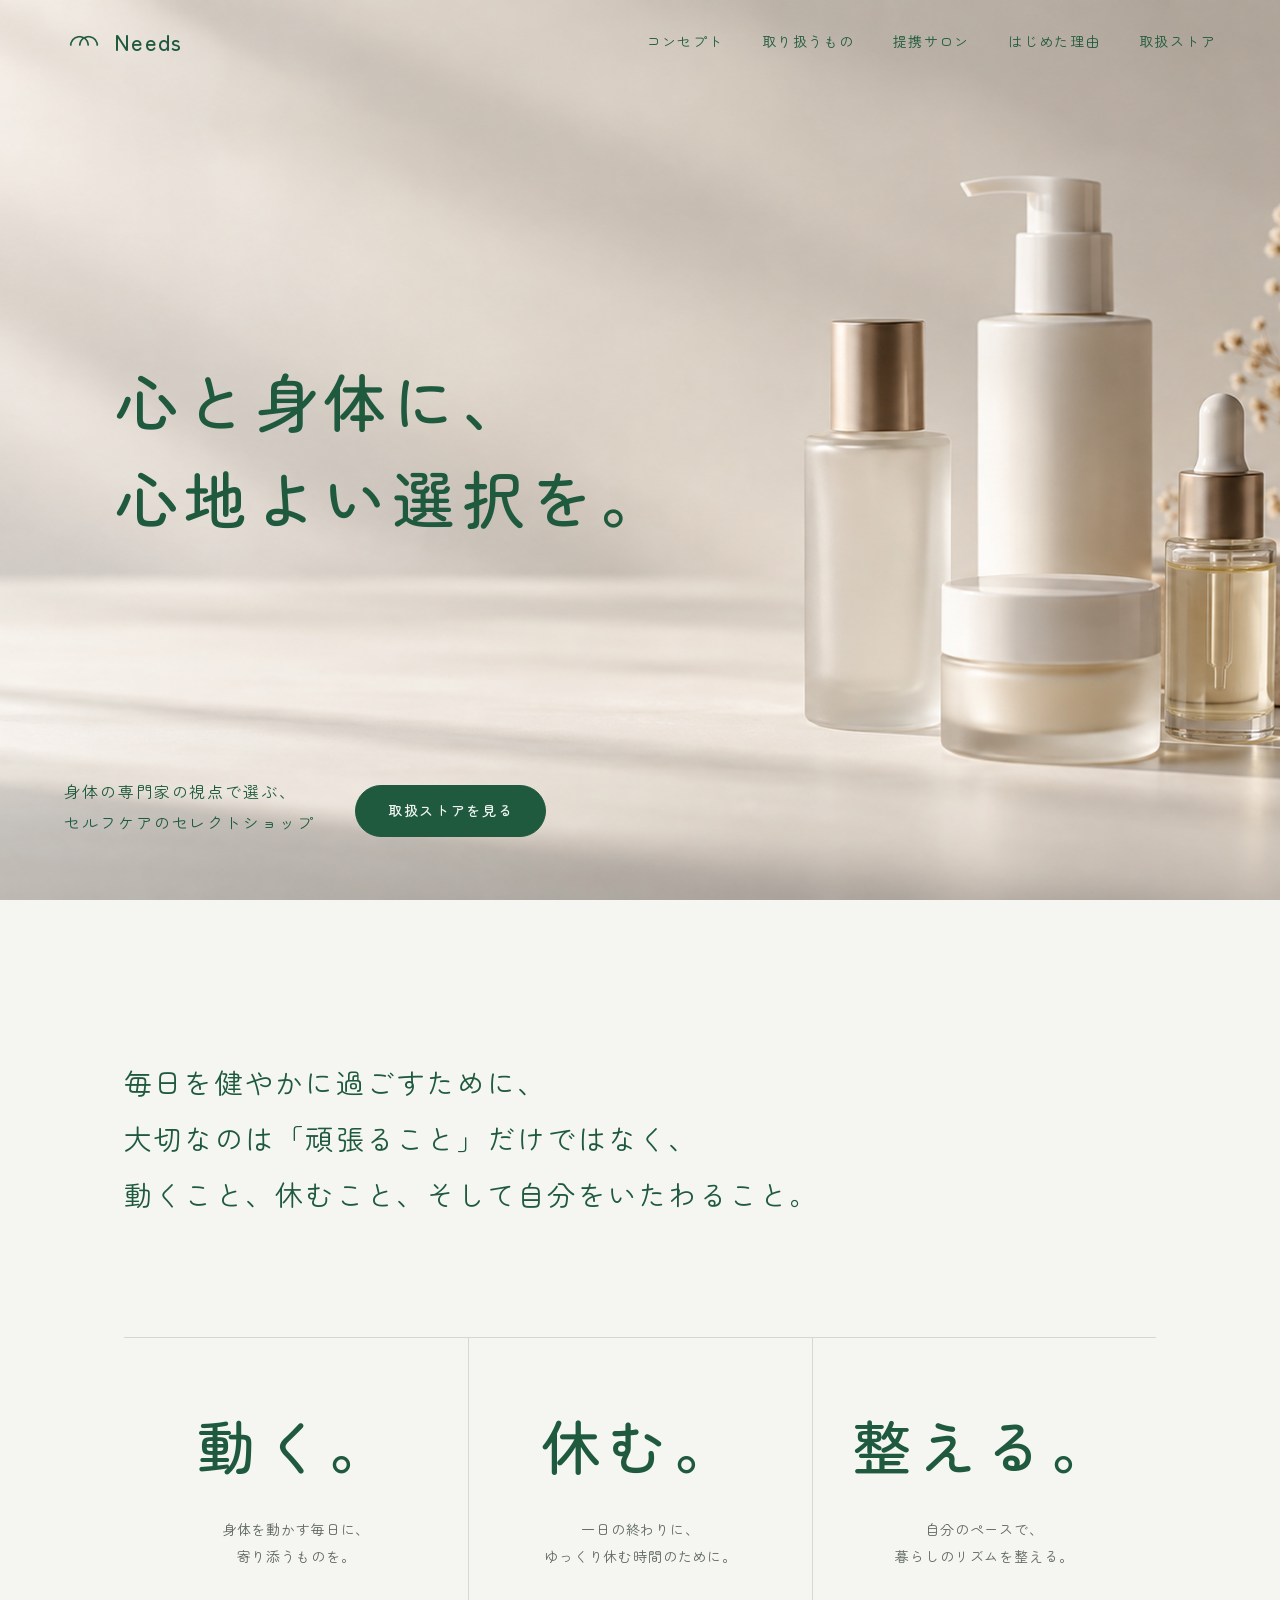
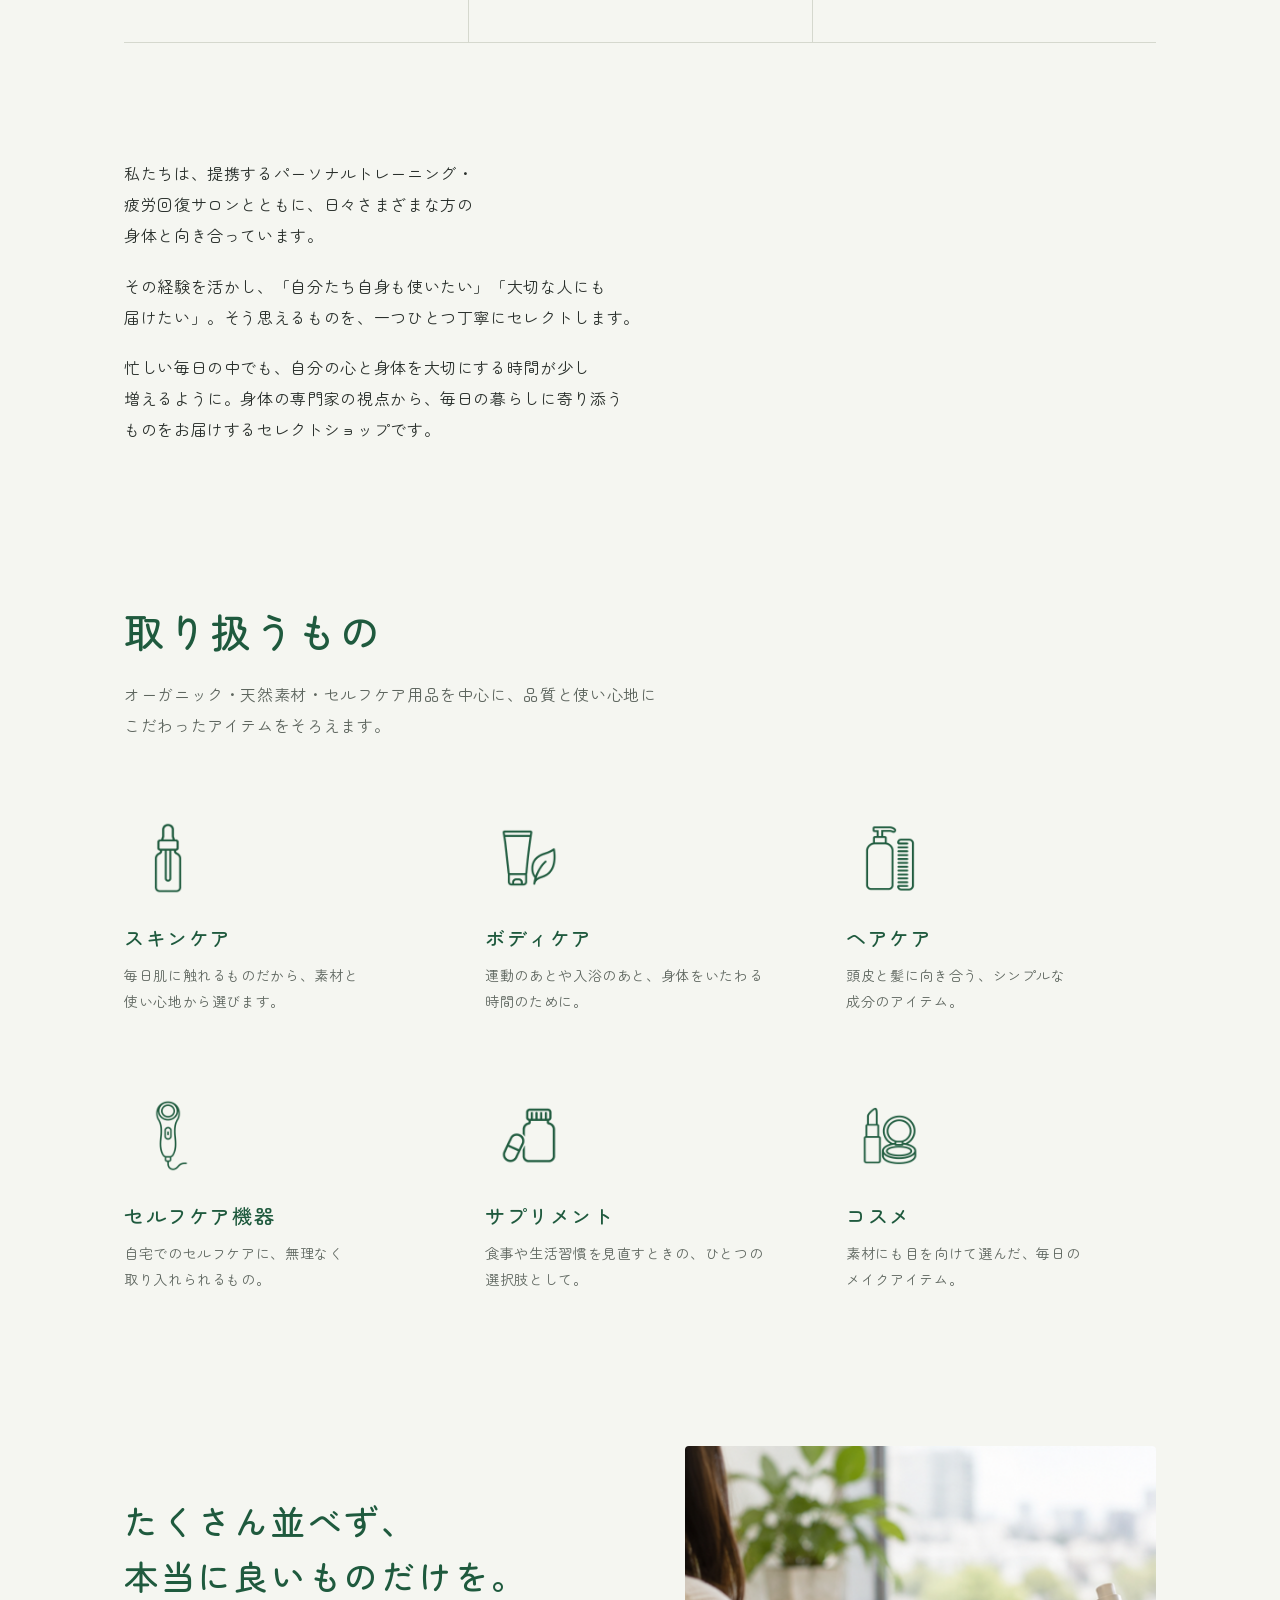
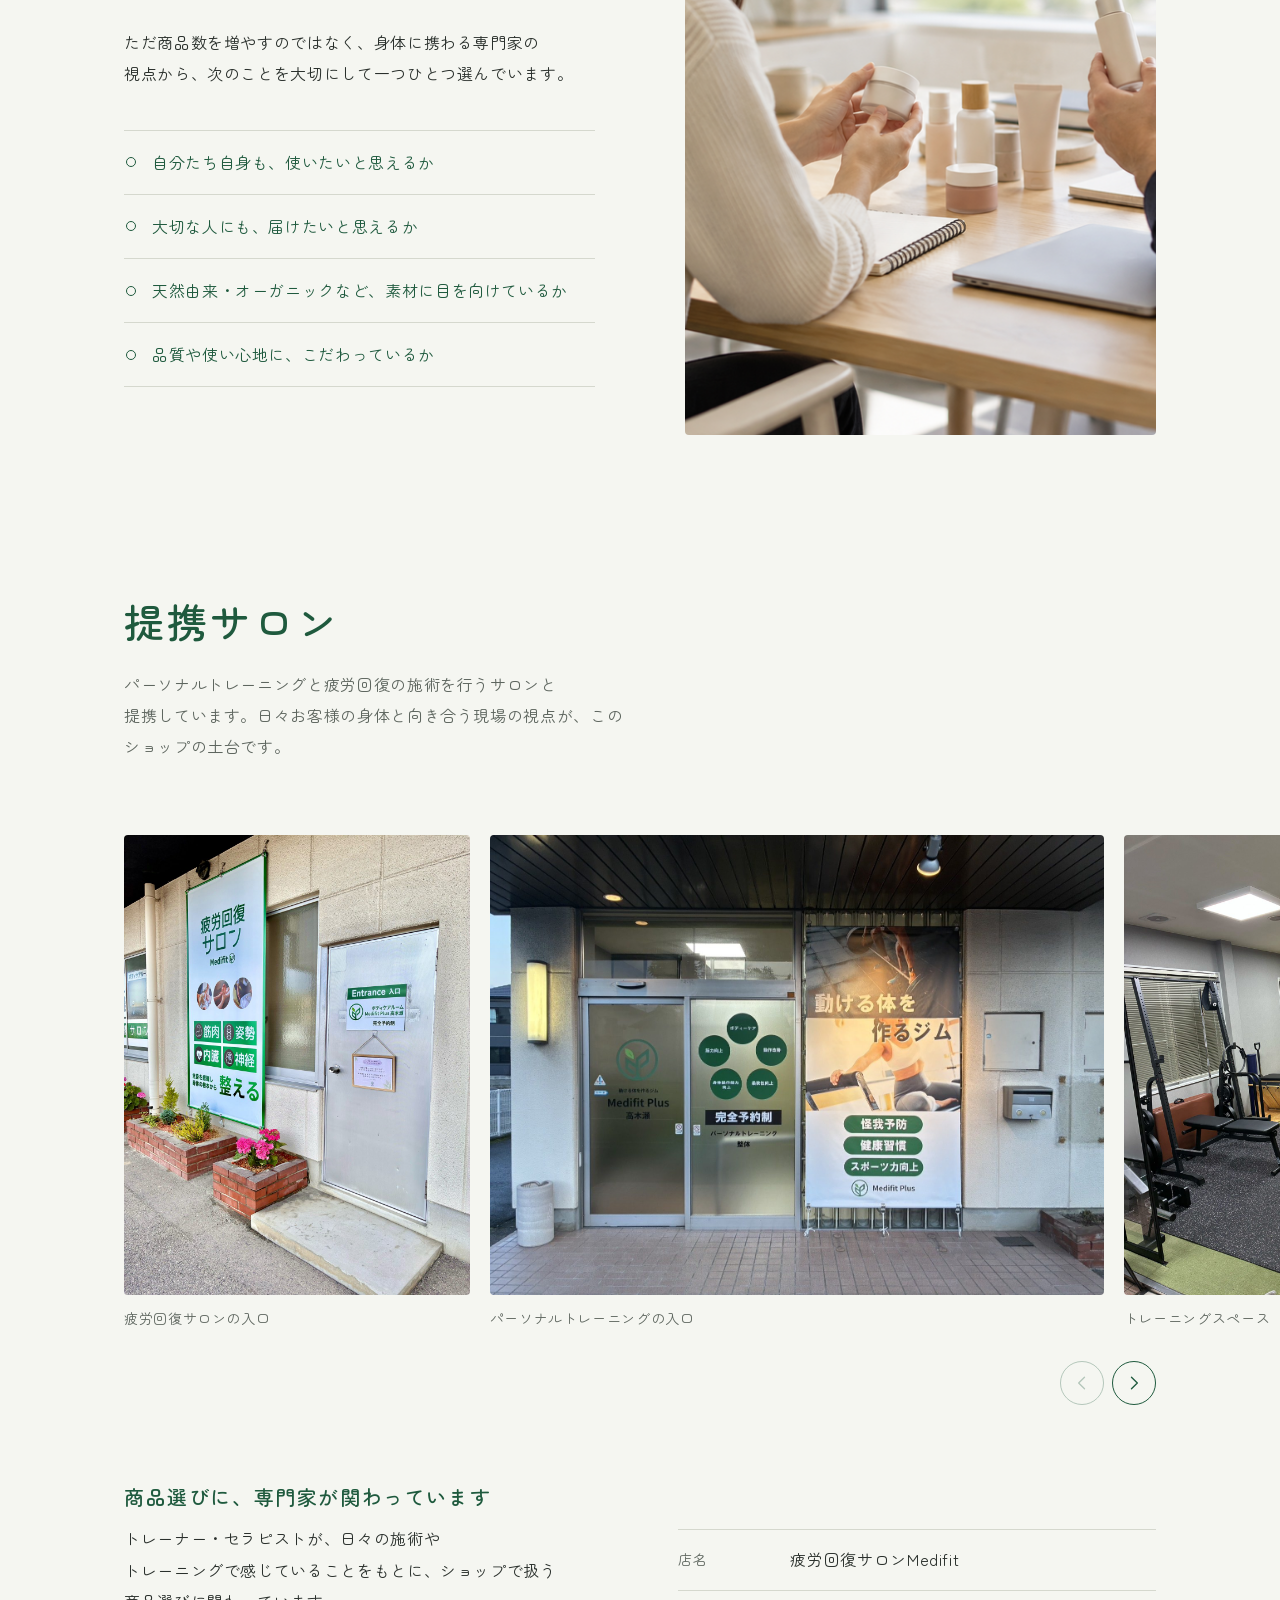
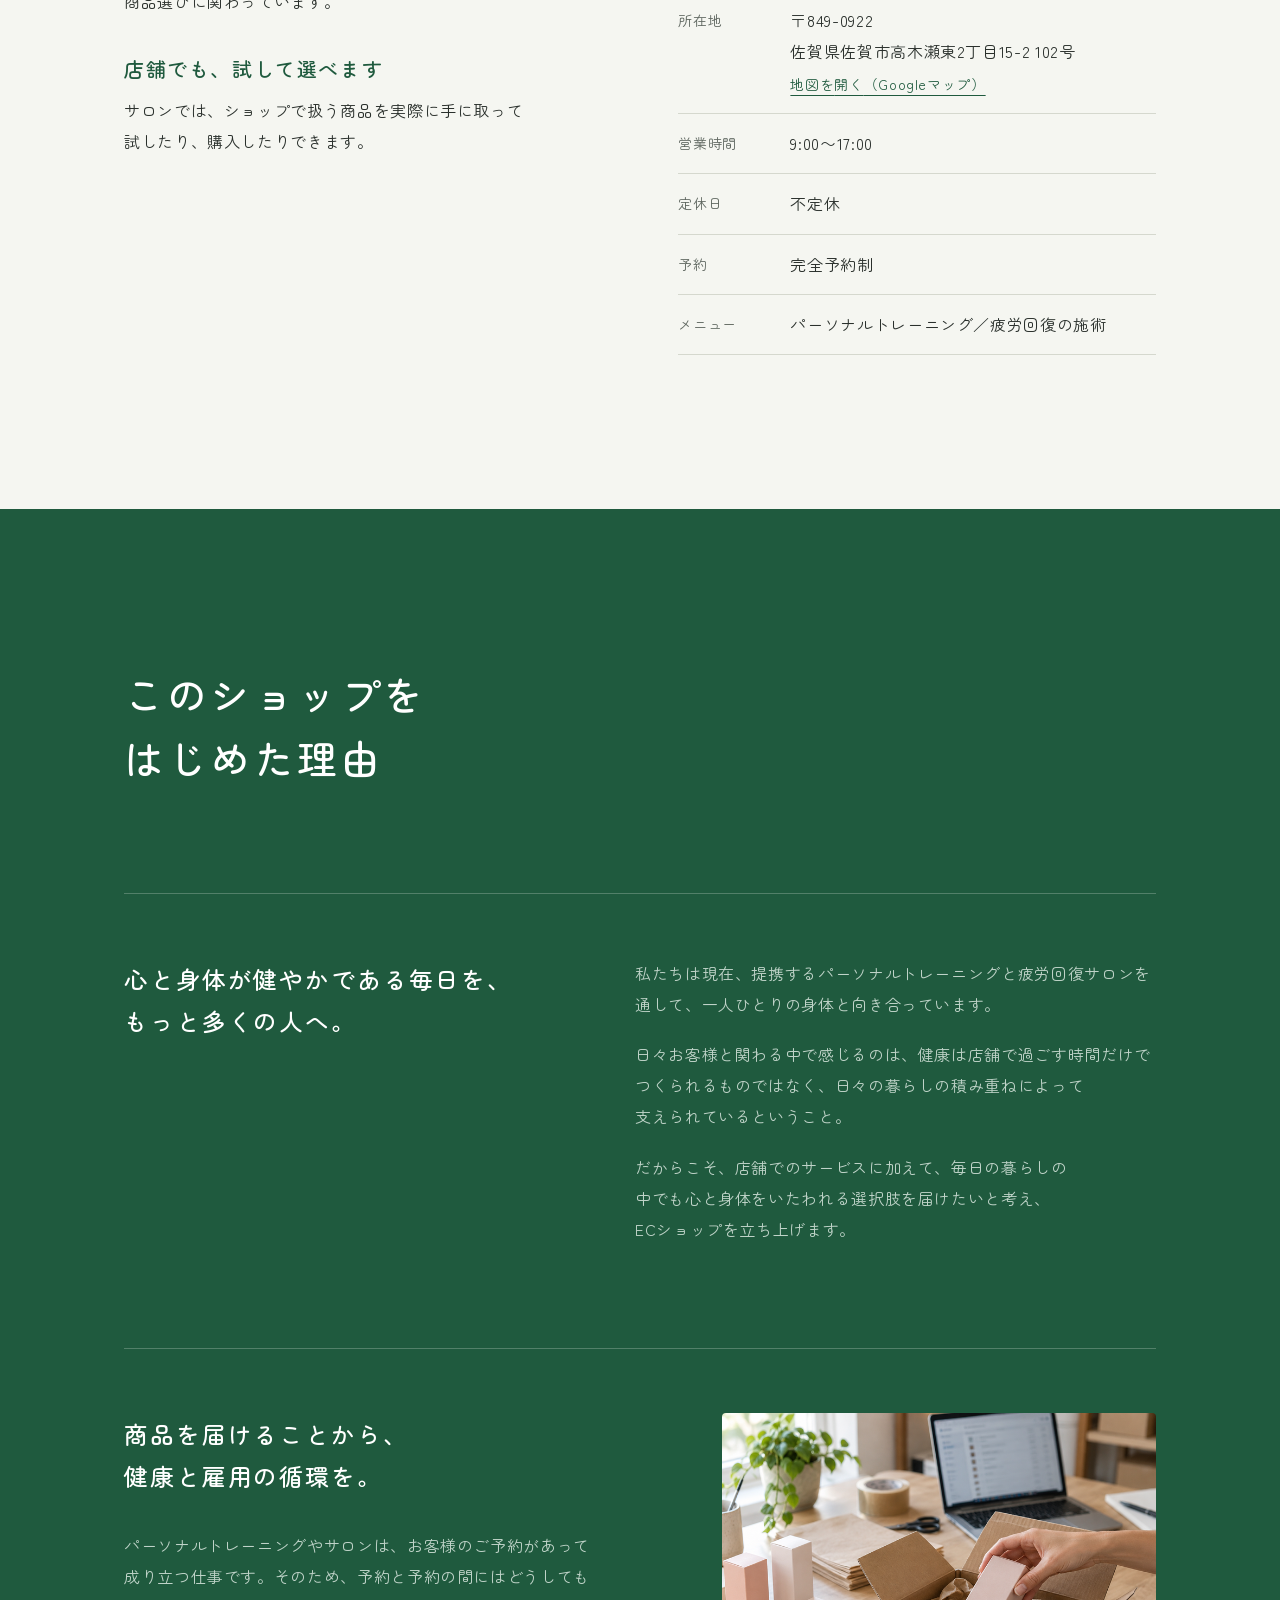
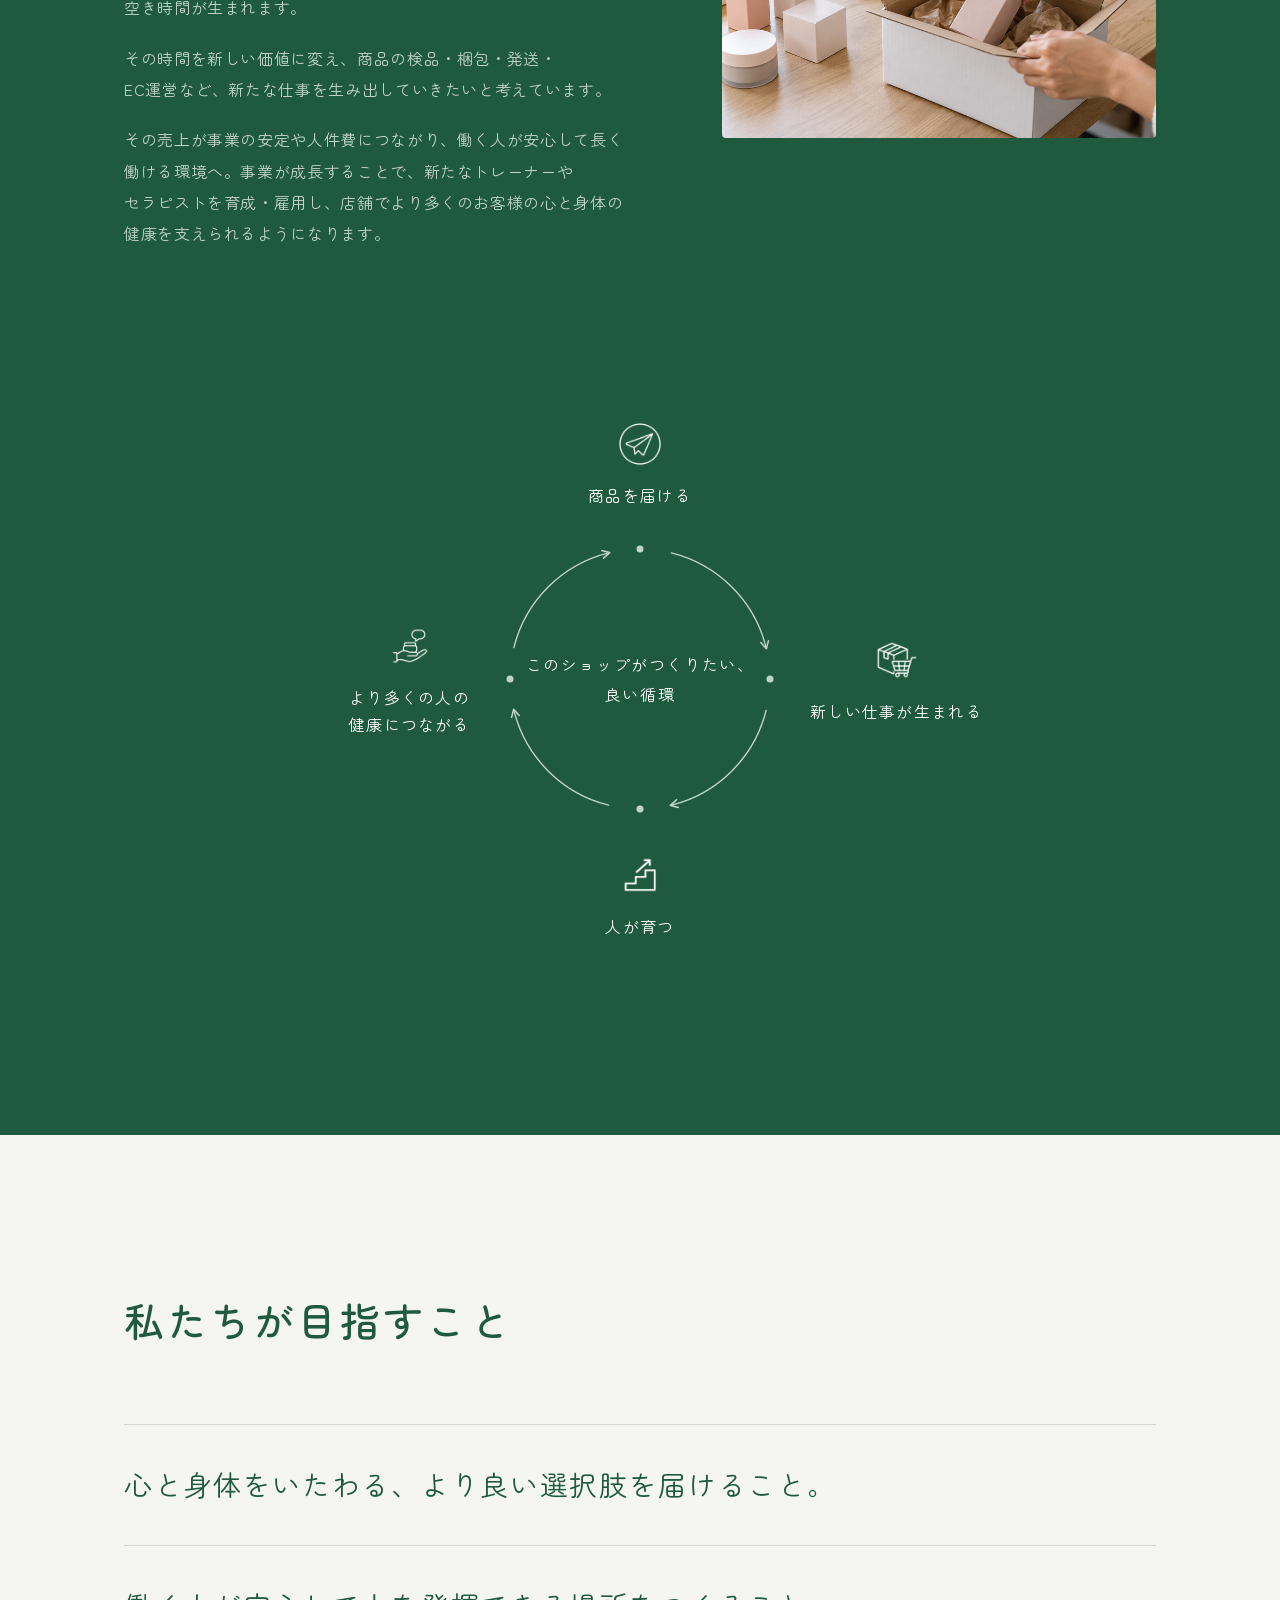
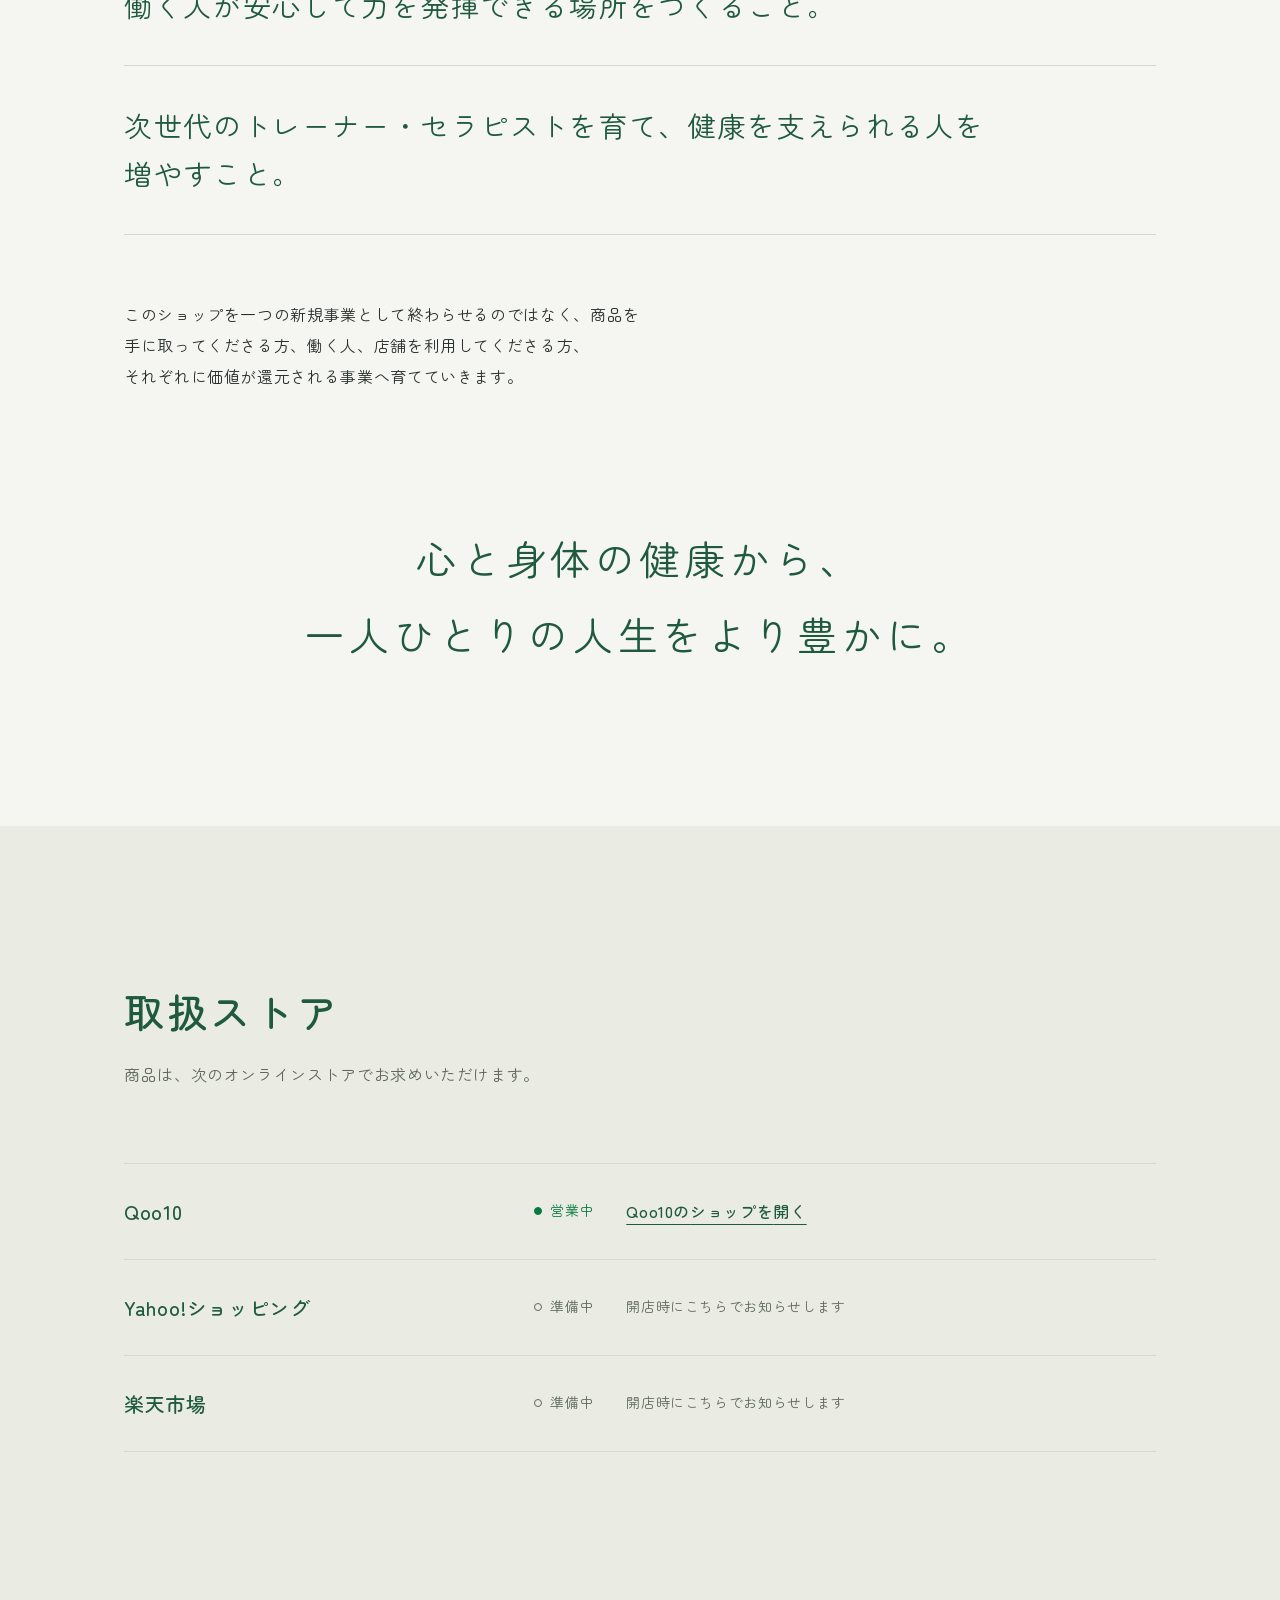
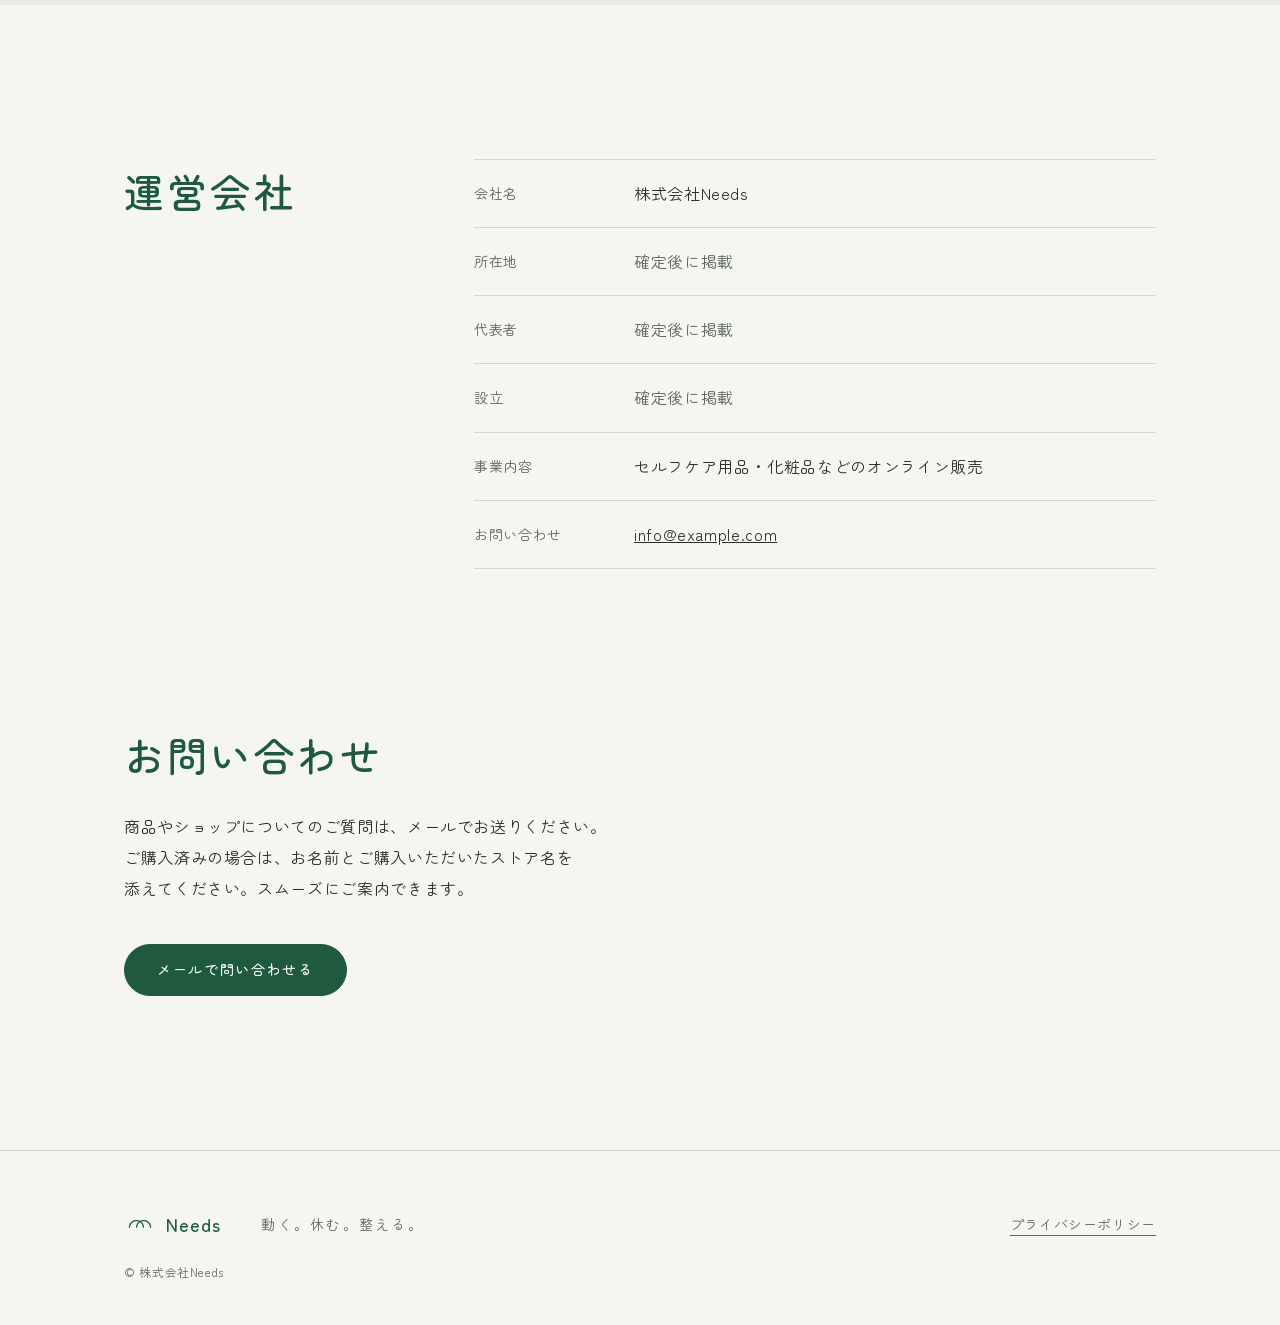
==== commit 56c0cdff: "提携サロンの写真ギャラリーと店舗情報を追加、テーマ色をMedifitの緑に変更 - 店舗写真5点を横スクロールで表示（前後ボタン付き） - 疲労回復サロンMedifitの店名・所在地・営業時間・定休日" ====
--- a/index.html
+++ b/index.html
@@ -158,46 +158,94 @@
         <p>パーソナルトレーニングと<wbr>疲労回復の<wbr>施術を<wbr>行う<wbr>サロンと<wbr>提携しています。<wbr>日々<wbr>お客様の<wbr>身体と<wbr>向き合う<wbr>現場の<wbr>視点が、<wbr>この<wbr>ショップの<wbr>土台です。</p>
       </header>
 
+    </div>
+
+    <!-- 店舗の写真：横にスクロールして見る。実写のみ。AI生成の写真は使わない -->
+    <!-- 写真は assets/img/salon/ に置く。足すときは <li> を1つ増やす（width/height は画像の実寸） -->
+    <div class="gallery" data-gallery>
+      <ul class="gallery__track" tabindex="0" aria-label="提携サロンの写真（横にスクロールできます）">
+        <li class="gallery__item">
+          <img src="assets/img/salon/01-entrance-salon.jpg" alt="疲労回復サロンの入口。看板と花壇" width="1200" height="1600" loading="lazy">
+          <p>疲労回復サロンの<wbr>入口</p>
+        </li>
+        <li class="gallery__item">
+          <img src="assets/img/salon/02-entrance-gym.jpg" alt="パーソナルトレーニングジムの入口" width="1477" height="1108" loading="lazy">
+          <p>パーソナルトレーニングの<wbr>入口</p>
+        </li>
+        <li class="gallery__item">
+          <img src="assets/img/salon/03-training.jpg" alt="トレーニング器具が並ぶスペース" width="1200" height="1600" loading="lazy">
+          <p>トレーニングスペース</p>
+        </li>
+        <li class="gallery__item">
+          <img src="assets/img/salon/04-treatment.jpg" alt="施術用のベッドとついたて" width="1200" height="1600" loading="lazy">
+          <p>施術スペース</p>
+        </li>
+        <li class="gallery__item">
+          <img src="assets/img/salon/05-treatment.jpg" alt="窓のある明るい施術スペース" width="1200" height="1600" loading="lazy">
+          <p>施術スペース</p>
+        </li>
+      </ul>
+      <div class="gallery__nav wrap">
+        <button type="button" class="gallery__btn" data-dir="-1" aria-label="前の写真">
+          <svg viewBox="0 0 24 24" aria-hidden="true"><path d="M15 5 8 12l7 7"/></svg>
+        </button>
+        <button type="button" class="gallery__btn" data-dir="1" aria-label="次の写真">
+          <svg viewBox="0 0 24 24" aria-hidden="true"><path d="m9 5 7 7-7 7"/></svg>
+        </button>
+      </div>
+    </div>
+
+    <div class="wrap">
       <div class="salon__grid">
-        <!-- 実写のみ。AI生成の写真は使わない -->
-        <div class="salon__photos">
-          <figure class="photo photo--main">
-            <img src="assets/img/medifit.jpg" alt="提携サロンの外観。「疲労回復サロン」の看板と入口" width="1170" height="1285" loading="lazy">
-          </figure>
-          <!-- 店内・施術の写真が届いたら、下のコメントを外してファイル名を合わせる（2点とも横位置を想定）
-          <figure class="photo">
-            <img src="assets/img/salon-interior.jpg" alt="提携サロンの店内" width="1200" height="800" loading="lazy">
-          </figure>
-          <figure class="photo">
-            <img src="assets/img/salon-treatment.jpg" alt="提携サロンでの施術の様子" width="1200" height="800" loading="lazy">
-          </figure>
-          -->
-        </div>
-
-        <div class="salon__text">
-          <ul class="salon__points">
-            <li>
-              <h3>商品選びに、<wbr>専門家が<wbr>関わっています</h3>
-              <p>トレーナー・<wbr>セラピストが、<wbr>日々の<wbr>施術や<wbr>トレーニングで<wbr>感じている<wbr>ことを<wbr>もとに、<wbr>ショップで<wbr>扱う<wbr>商品選びに<wbr>関わっています。</p>
-            </li>
-            <li>
-              <!-- TODO: 確認 店舗で試せる・買えるのは全商品か一部か -->
-              <h3>店舗でも、<wbr>試して<wbr>選べます</h3>
-              <p>サロンでは、<wbr>ショップで<wbr>扱う<wbr>商品を<wbr>実際に<wbr>手に<wbr>取って<wbr>試したり、<wbr>購入したりできます。</p>
-            </li>
-          </ul>
-
-          <!-- TODO: 差し替え 店舗情報を確定値に -->
-          <dl class="salon__info">
-            <div><dt>店名</dt><dd class="tbd">確定後に<wbr>掲載</dd></div>
-            <div><dt>所在地</dt><dd class="tbd">確定後に<wbr>掲載</dd></div>
-            <div><dt>営業時間</dt><dd class="tbd">確定後に<wbr>掲載</dd></div>
-            <div><dt>メニュー</dt><dd>パーソナルトレーニング／疲労回復の<wbr>施術</dd></div>
-          </dl>
-        </div>
-      </div>
-    </div>
-  </section>
+        <ul class="salon__points">
+          <li>
+            <h3>商品選びに、<wbr>専門家が<wbr>関わっています</h3>
+            <p>トレーナー・<wbr>セラピストが、<wbr>日々の<wbr>施術や<wbr>トレーニングで<wbr>感じている<wbr>ことを<wbr>もとに、<wbr>ショップで<wbr>扱う<wbr>商品選びに<wbr>関わっています。</p>
+          </li>
+          <li>
+            <!-- TODO: 確認 店舗で試せる・買えるのは全商品か一部か -->
+            <h3>店舗でも、<wbr>試して<wbr>選べます</h3>
+            <p>サロンでは、<wbr>ショップで<wbr>扱う<wbr>商品を<wbr>実際に<wbr>手に<wbr>取って<wbr>試したり、<wbr>購入したりできます。</p>
+          </li>
+        </ul>
+
+        <dl class="salon__info">
+          <div><dt>店名</dt><dd>疲労回復サロンMedifit</dd></div>
+          <div><dt>所在地</dt><dd>〒849-0922<br>佐賀県佐賀市高木瀬東2丁目15-2 102号<br><a class="salon__map" href="https://www.google.com/maps/search/?api=1&amp;query=%E4%BD%90%E8%B3%80%E7%9C%8C%E4%BD%90%E8%B3%80%E5%B8%82%E9%AB%98%E6%9C%A8%E7%80%AC%E6%9D%B12%E4%B8%81%E7%9B%AE15-2" target="_blank" rel="noopener">地図を<wbr>開く<wbr>（Googleマップ）</a></dd></div>
+          <div><dt>営業時間</dt><dd>9:00〜17:00</dd></div>
+          <div><dt>定休日</dt><dd>不定休</dd></div>
+          <div><dt>予約</dt><dd>完全予<wbr>約制</dd></div>
+          <div><dt>メニュー</dt><dd>パーソナルトレーニング／疲労回復の<wbr>施術</dd></div>
+        </dl>
+      </div>
+    </div>
+  </section>
+
+  <script>
+    // 前後ボタンで1枚ずつ送る。端まで来たらボタンを無効にする
+    document.querySelectorAll("[data-gallery]").forEach(function (gallery) {
+      var track = gallery.querySelector(".gallery__track");
+      var buttons = gallery.querySelectorAll(".gallery__btn");
+      function step() {
+        var item = track.querySelector(".gallery__item");
+        var gap = parseFloat(getComputedStyle(track).columnGap) || 0;
+        return item ? item.getBoundingClientRect().width + gap : track.clientWidth;
+      }
+      function update() {
+        var max = track.scrollWidth - track.clientWidth - 2;
+        buttons[0].disabled = track.scrollLeft <= 2;
+        buttons[1].disabled = track.scrollLeft >= max;
+      }
+      buttons.forEach(function (btn) {
+        btn.addEventListener("click", function () {
+          track.scrollBy({ left: step() * Number(btn.dataset.dir), behavior: "smooth" });
+        });
+      });
+      track.addEventListener("scroll", update, { passive: true });
+      window.addEventListener("resize", update);
+      update();
+    });
+  </script>
 
   <!-- はじめた理由 -->
   <section id="reason" class="reason" aria-labelledby="reason-title">
--- a/assets/css/style.css
+++ b/assets/css/style.css
@@ -1,19 +1,20 @@
 /* ==========================================================================
    Needs — セルフケアのセレクトショップ
-   色: 生成り(paper) と 藍(ink) の2色が軸。ink の面は「はじめた理由」だけ。
+   色: 生成り(paper) と Medifit の深い緑(ink) の2色が軸。ink の面は「はじめた理由」だけ。
+        緑は店舗看板から採った色。accent（看板の明るい緑寄り）は「営業中」表示だけに使う。
    書体: Zen Maru Gothic 1書体。アイコンの丸い線端と揃える。
    ========================================================================== */
 
 :root {
-  --paper: #F6F5F0;
-  --paper-2: #ECE9E1;
-  --ink: #1B2A4A;
-  --text: #2B303A;
-  --muted: #62676F;
-  --line: #D8D4CA;
-  --moss: #5F7052;
-  --on-ink: #EEF0F3;
-  --on-ink-muted: #B9C0CC;
+  --paper: #F5F6F1;
+  --paper-2: #EAECE4;
+  --ink: #1F5A3E;
+  --accent: #087A40;
+  --text: #2A302C;
+  --muted: #5E665F;
+  --line: #D5D8CE;
+  --on-ink: #F1F5F2;
+  --on-ink-muted: #BFD3C8;
 
   --font: "Zen Maru Gothic", "Hiragino Maru Gothic ProN", "BIZ UDPGothic", "Hiragino Sans", "Yu Gothic", sans-serif;
 
@@ -233,8 +234,8 @@
     position: absolute;
     inset: 0;
     z-index: -1;
-    background: linear-gradient(90deg, rgba(246, 245, 240, .88) 0%, rgba(246, 245, 240, .6) 48%, rgba(246, 245, 240, 0) 78%),
-                linear-gradient(0deg, rgba(246, 245, 240, .92) 0%, rgba(246, 245, 240, 0) 36%);
+    background: linear-gradient(90deg, rgba(245, 246, 241, .88) 0%, rgba(245, 246, 241, .6) 48%, rgba(245, 246, 241, 0) 78%),
+                linear-gradient(0deg, rgba(245, 246, 241, .92) 0%, rgba(245, 246, 241, 0) 36%);
   }
   .hero__body { padding-top: calc(104px + env(safe-area-inset-top, 0px)); }
   .hero__catch { align-self: start; margin: 8vh 0 0; font-size: clamp(1.875rem, 0.9rem + 4.6vw, 2.5rem); letter-spacing: 0.06em; }
@@ -399,27 +400,64 @@
   grid-template-columns: minmax(0, 1fr) minmax(0, 1fr);
   gap: clamp(40px, 6vw, 96px);
   align-items: start;
-}
-
-.salon__photos {
-  display: grid;
-  grid-template-columns: 1fr 1fr;
-  gap: clamp(8px, 1.2vw, 16px);
-}
-
-.photo {
-  aspect-ratio: 4 / 3;
-  overflow: hidden;
+  margin-top: clamp(48px, 6vw, 80px);
+}
+
+/* 店舗写真のギャラリー：横スクロール。左端は本文の左端にそろえ、右は画面の端まで流す */
+.gallery {
+  --edge: max(var(--gutter), calc((100vw - 1160px) / 2 + var(--gutter)));
+}
+.gallery__track {
+  display: flex;
+  gap: clamp(12px, 1.6vw, 20px);
+  margin: 0;
+  padding: 0 var(--edge) 12px;
+  overflow-x: auto;
+  scroll-snap-type: x mandatory;
+  scroll-padding-inline: var(--edge);
+  overscroll-behavior-x: contain;
+  scrollbar-width: thin;
+  scrollbar-color: var(--line) transparent;
+}
+.gallery__track:focus-visible { outline-offset: -2px; }
+.gallery__item { flex: none; scroll-snap-align: start; }
+.gallery__item img {
+  width: auto;
+  height: clamp(300px, 36vw, 520px);
+  /* 横長の写真がスマホの画面幅を超えないように。超える分は左右を少し切る */
+  max-width: calc(100vw - var(--gutter) * 2 - 32px);
+  object-fit: cover;
   border-radius: 4px;
   background: var(--paper-2);
 }
-/* 外観写真は縦に近い比率なので、切らずにそのまま見せる */
-.photo--main { grid-column: 1 / -1; aspect-ratio: 1170 / 1285; }
-.photo img {
-  width: 100%;
-  height: 100%;
-  object-fit: cover;
-}
+.gallery__item p {
+  margin-top: 10px;
+  color: var(--muted);
+  font-size: var(--fs-sm);
+}
+
+.gallery__nav {
+  display: flex;
+  justify-content: flex-end;
+  gap: 8px;
+  margin-top: 16px;
+}
+.gallery__btn {
+  display: grid;
+  place-items: center;
+  width: 44px;
+  height: 44px;
+  padding: 0;
+  border: 1px solid var(--ink);
+  border-radius: 50%;
+  background: transparent;
+  color: var(--ink);
+  cursor: pointer;
+  transition: background-color .2s, color .2s, opacity .2s;
+}
+.gallery__btn svg { width: 20px; height: 20px; fill: none; stroke: currentColor; stroke-width: 1.6; stroke-linecap: round; stroke-linejoin: round; }
+.gallery__btn:hover:not(:disabled) { background: var(--ink); color: var(--on-ink); }
+.gallery__btn:disabled { opacity: .3; cursor: default; }
 
 .salon__points li + li { margin-top: 36px; }
 .salon__points h3 { font-size: var(--fs-md); }
@@ -439,12 +477,11 @@
 
 @media (max-width: 860px) {
   .salon__grid { grid-template-columns: 1fr; }
-  .salon__photos { max-width: 560px; }
-  .salon__text { max-width: var(--measure); }
-}
-
-/* --------------------------------------------------------------------------
-   はじめた理由（藍の面）
+  .salon__points { max-width: var(--measure); }
+}
+
+/* --------------------------------------------------------------------------
+   はじめた理由（緑の面）
    -------------------------------------------------------------------------- */
 .reason {
   padding-block: var(--section);
@@ -461,7 +498,7 @@
   gap: clamp(24px, 6vw, 96px);
   margin-top: clamp(56px, 8vw, 104px);
   padding-top: clamp(40px, 5vw, 64px);
-  border-top: 1px solid rgba(238, 240, 243, .22);
+  border-top: 1px solid rgba(241, 245, 242, .24);
 }
 .reason__block h3 { font-size: clamp(1.25rem, 1rem + 0.6vw, 1.5rem); line-height: 1.8; }
 .reason__block .prose { color: var(--on-ink-muted); }
@@ -629,7 +666,7 @@
   border: 1.5px solid currentColor;
   border-radius: 50%;
 }
-.status--open { color: var(--moss); }
+.status--open { color: var(--accent); }
 .status--open::before { background: currentColor; }
 
 @media (max-width: 620px) {
@@ -719,3 +756,11 @@
   .verb { flex-direction: column; align-items: flex-start; padding-inline: 0; }
   .verb__text { text-align: left; }
 }
+
+.salon__map {
+  display: inline-block;
+  margin-top: 4px;
+  color: var(--ink);
+  font-size: var(--fs-sm);
+  text-underline-offset: 5px;
+}
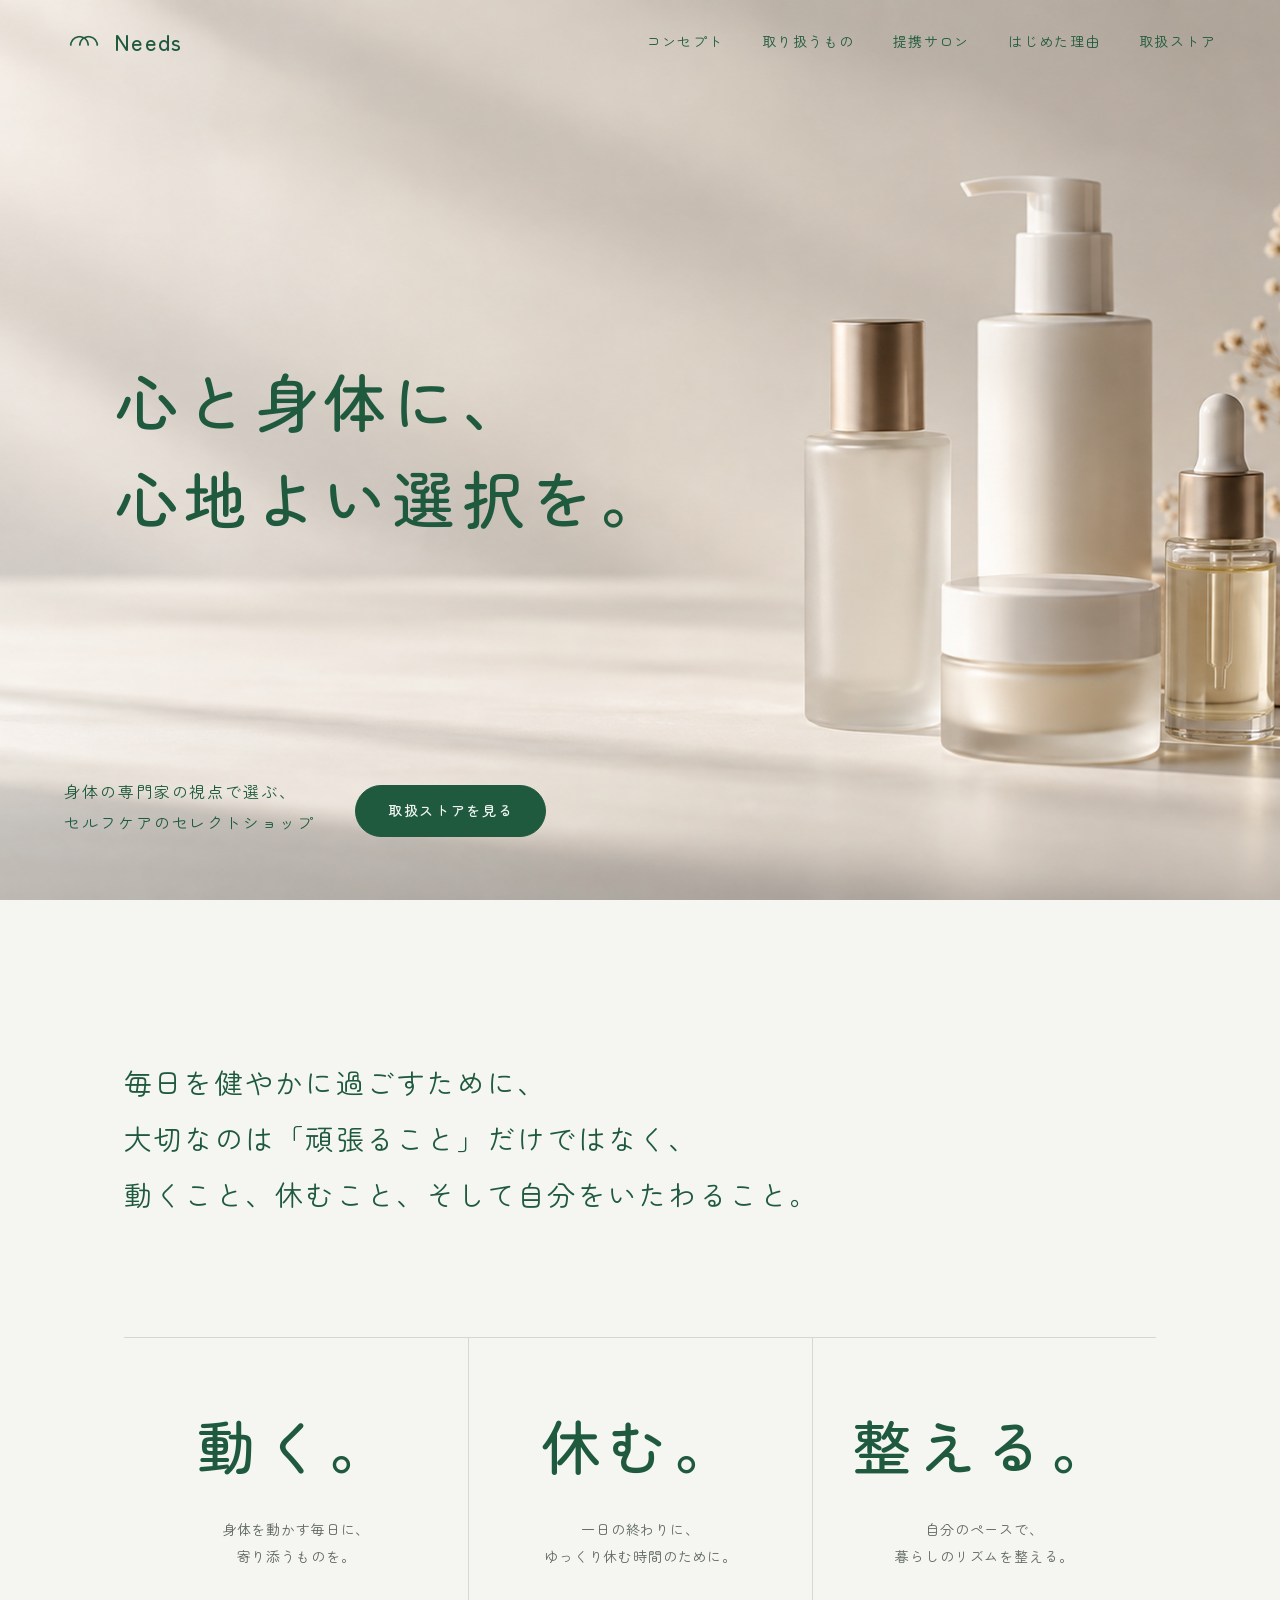
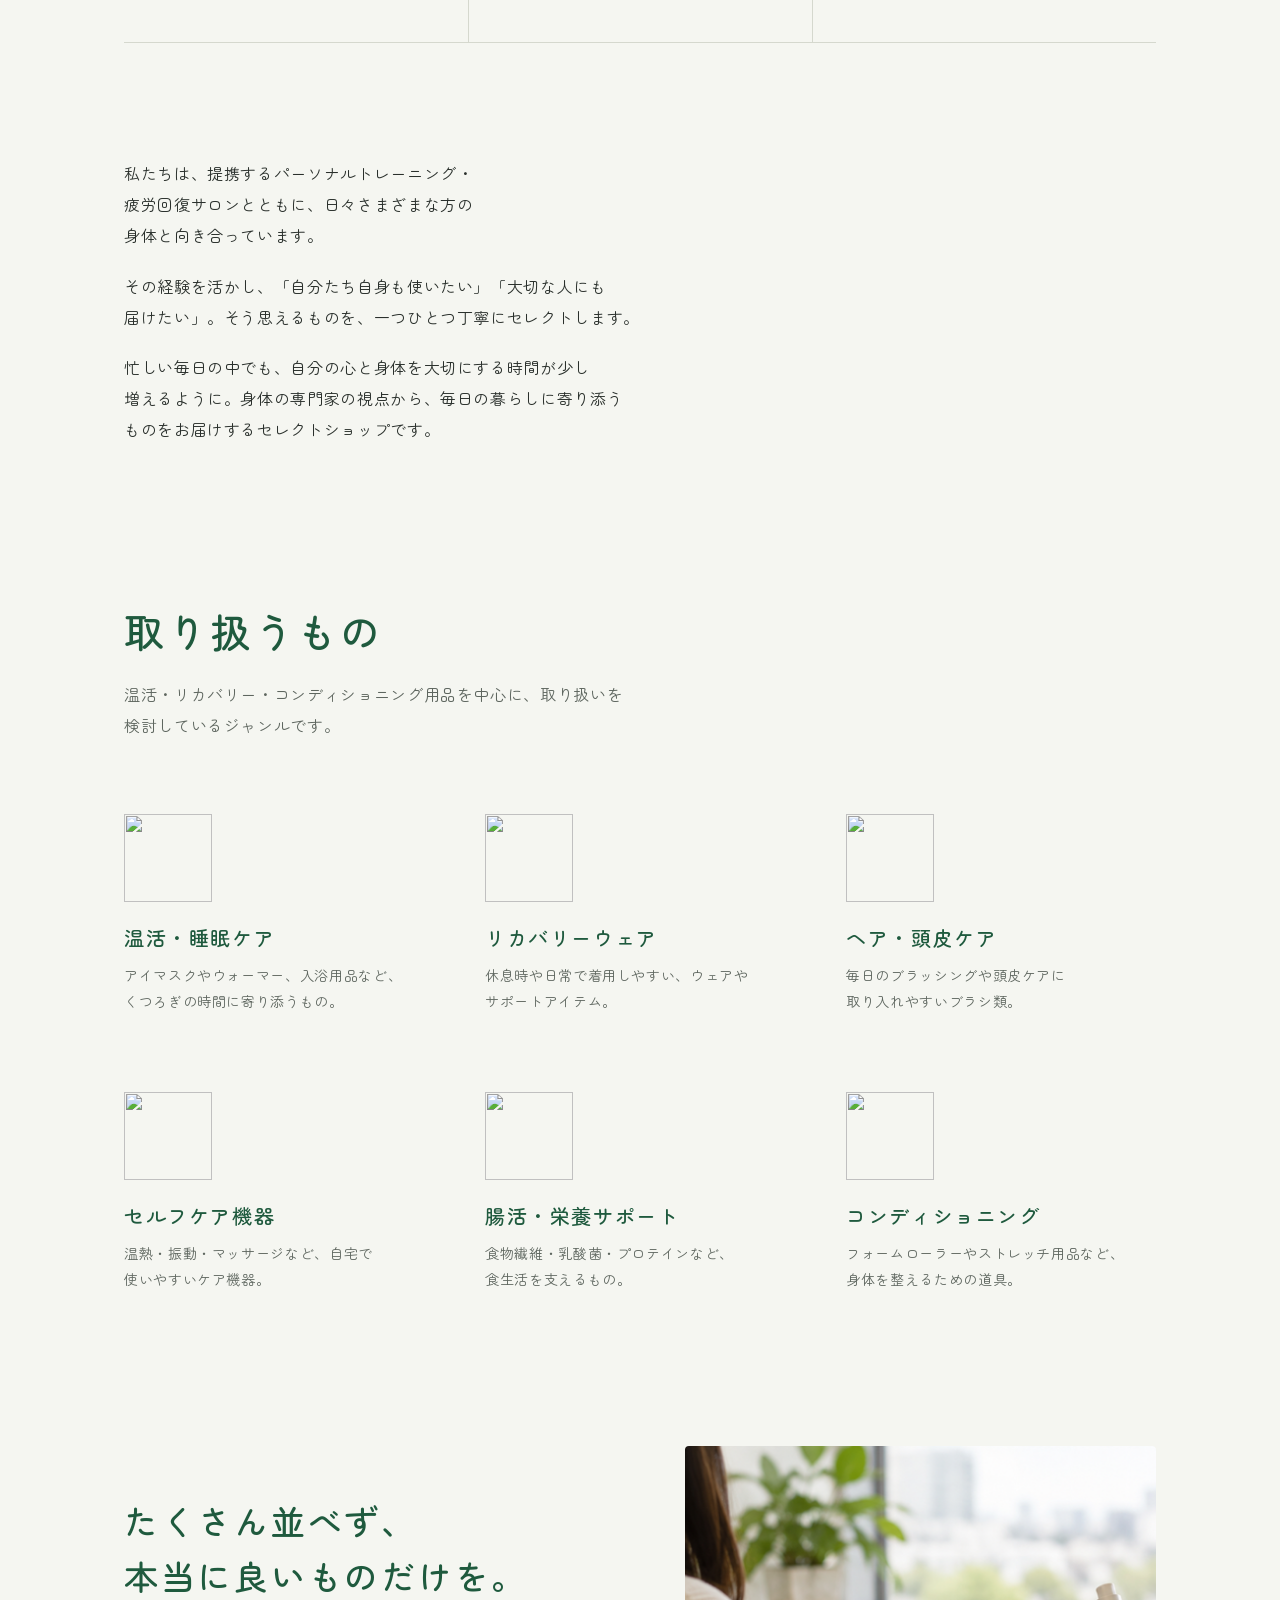
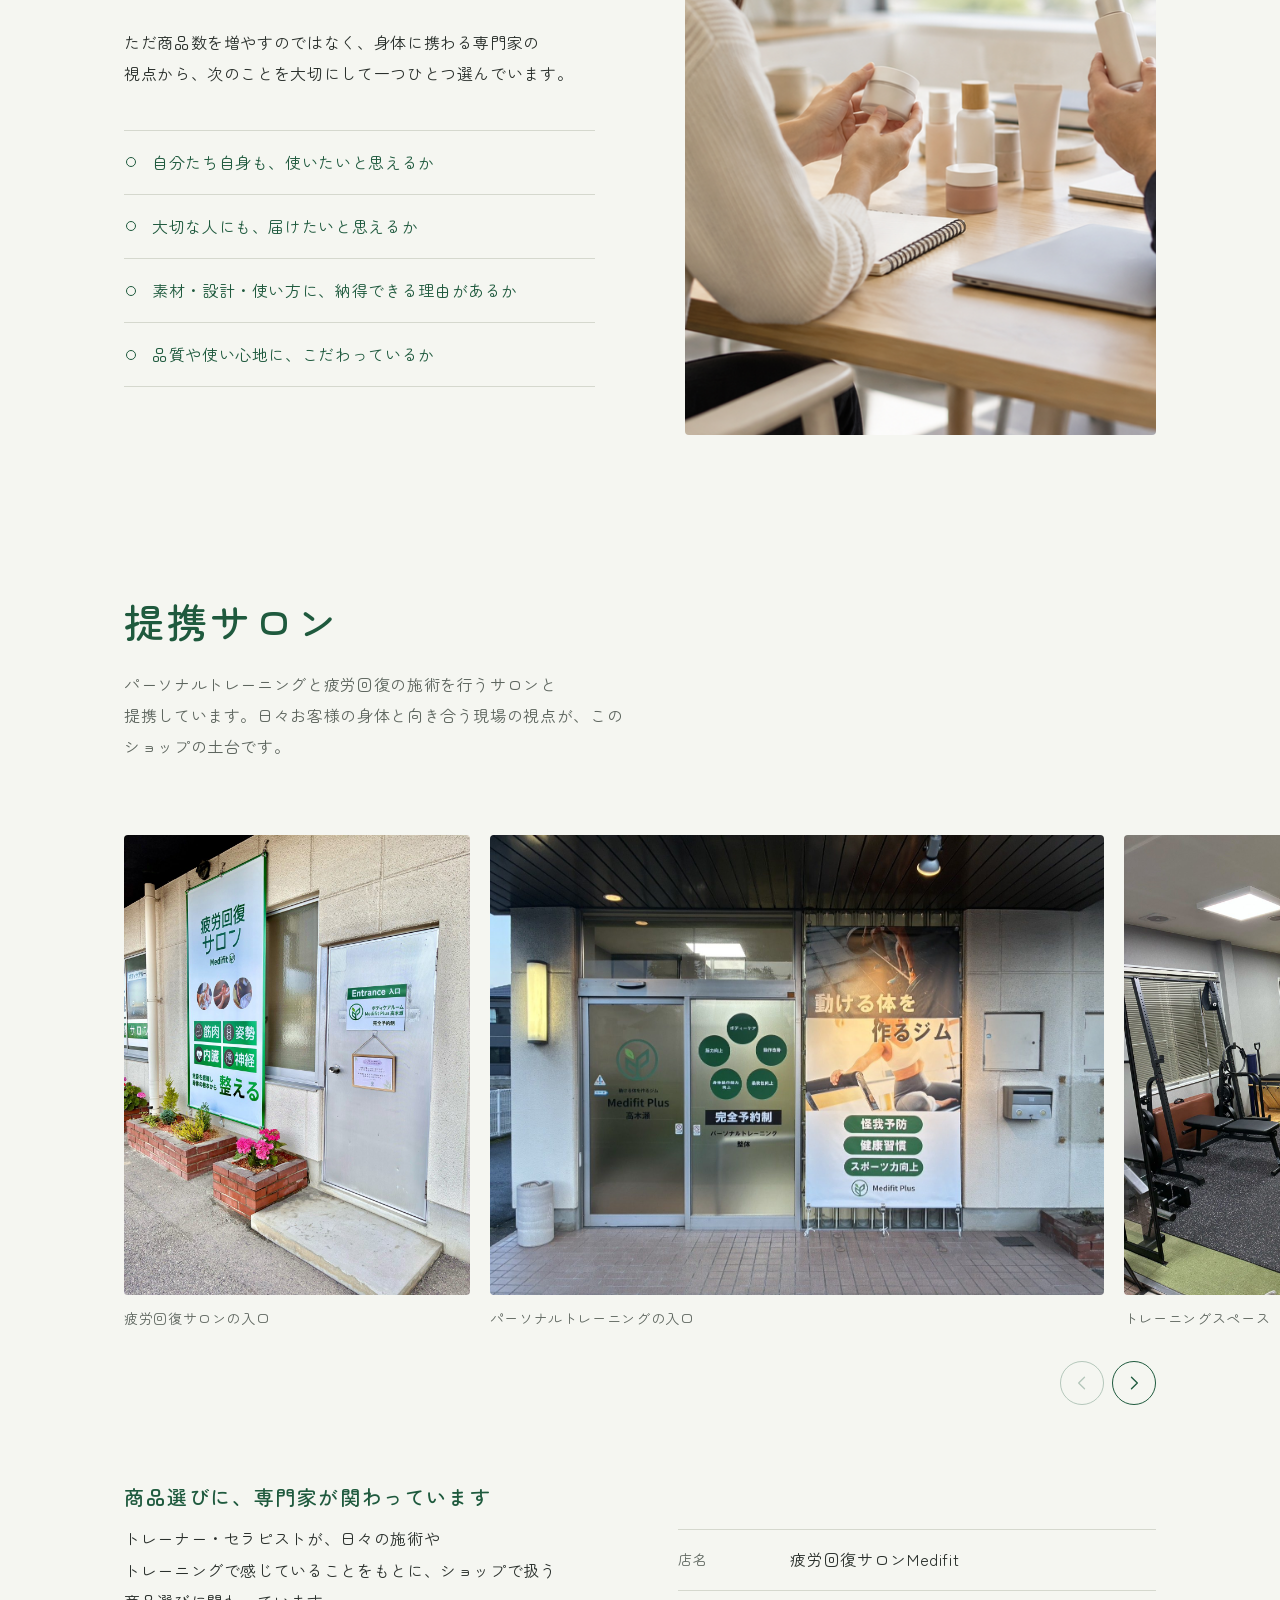
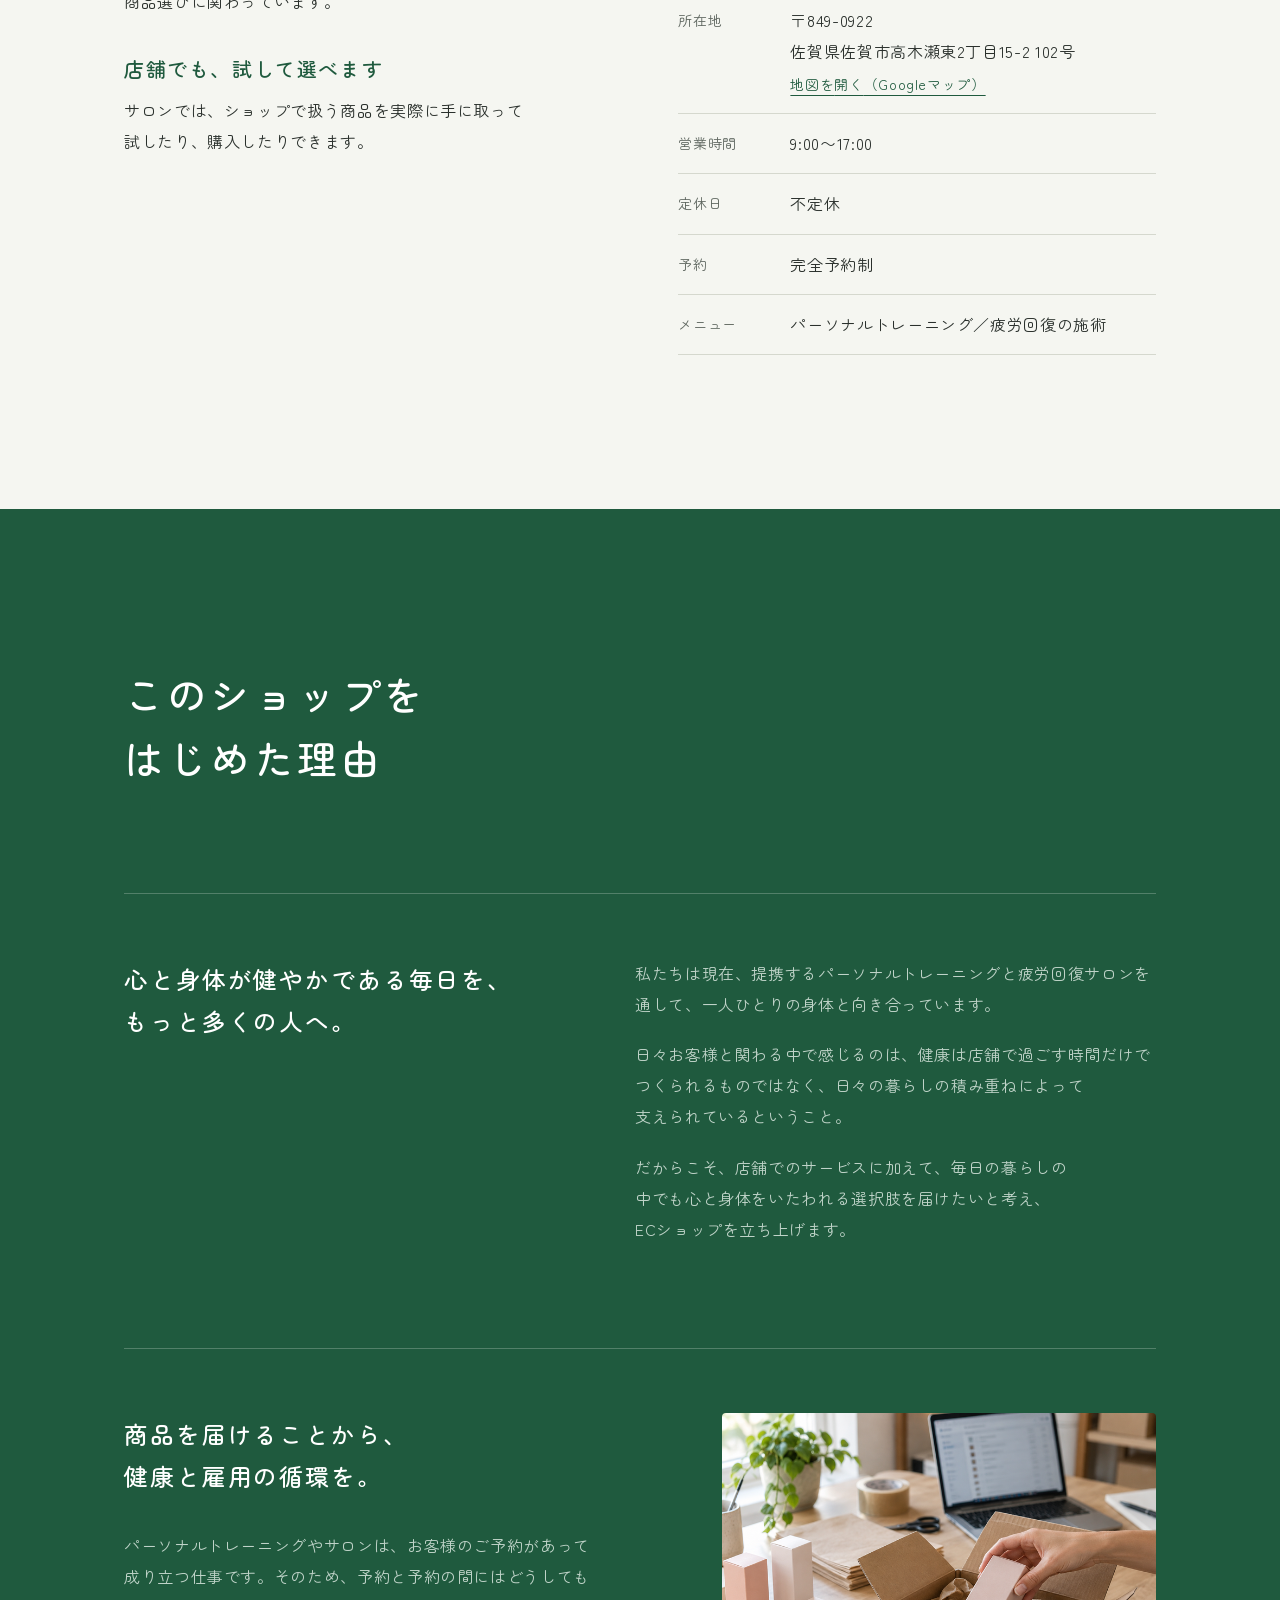
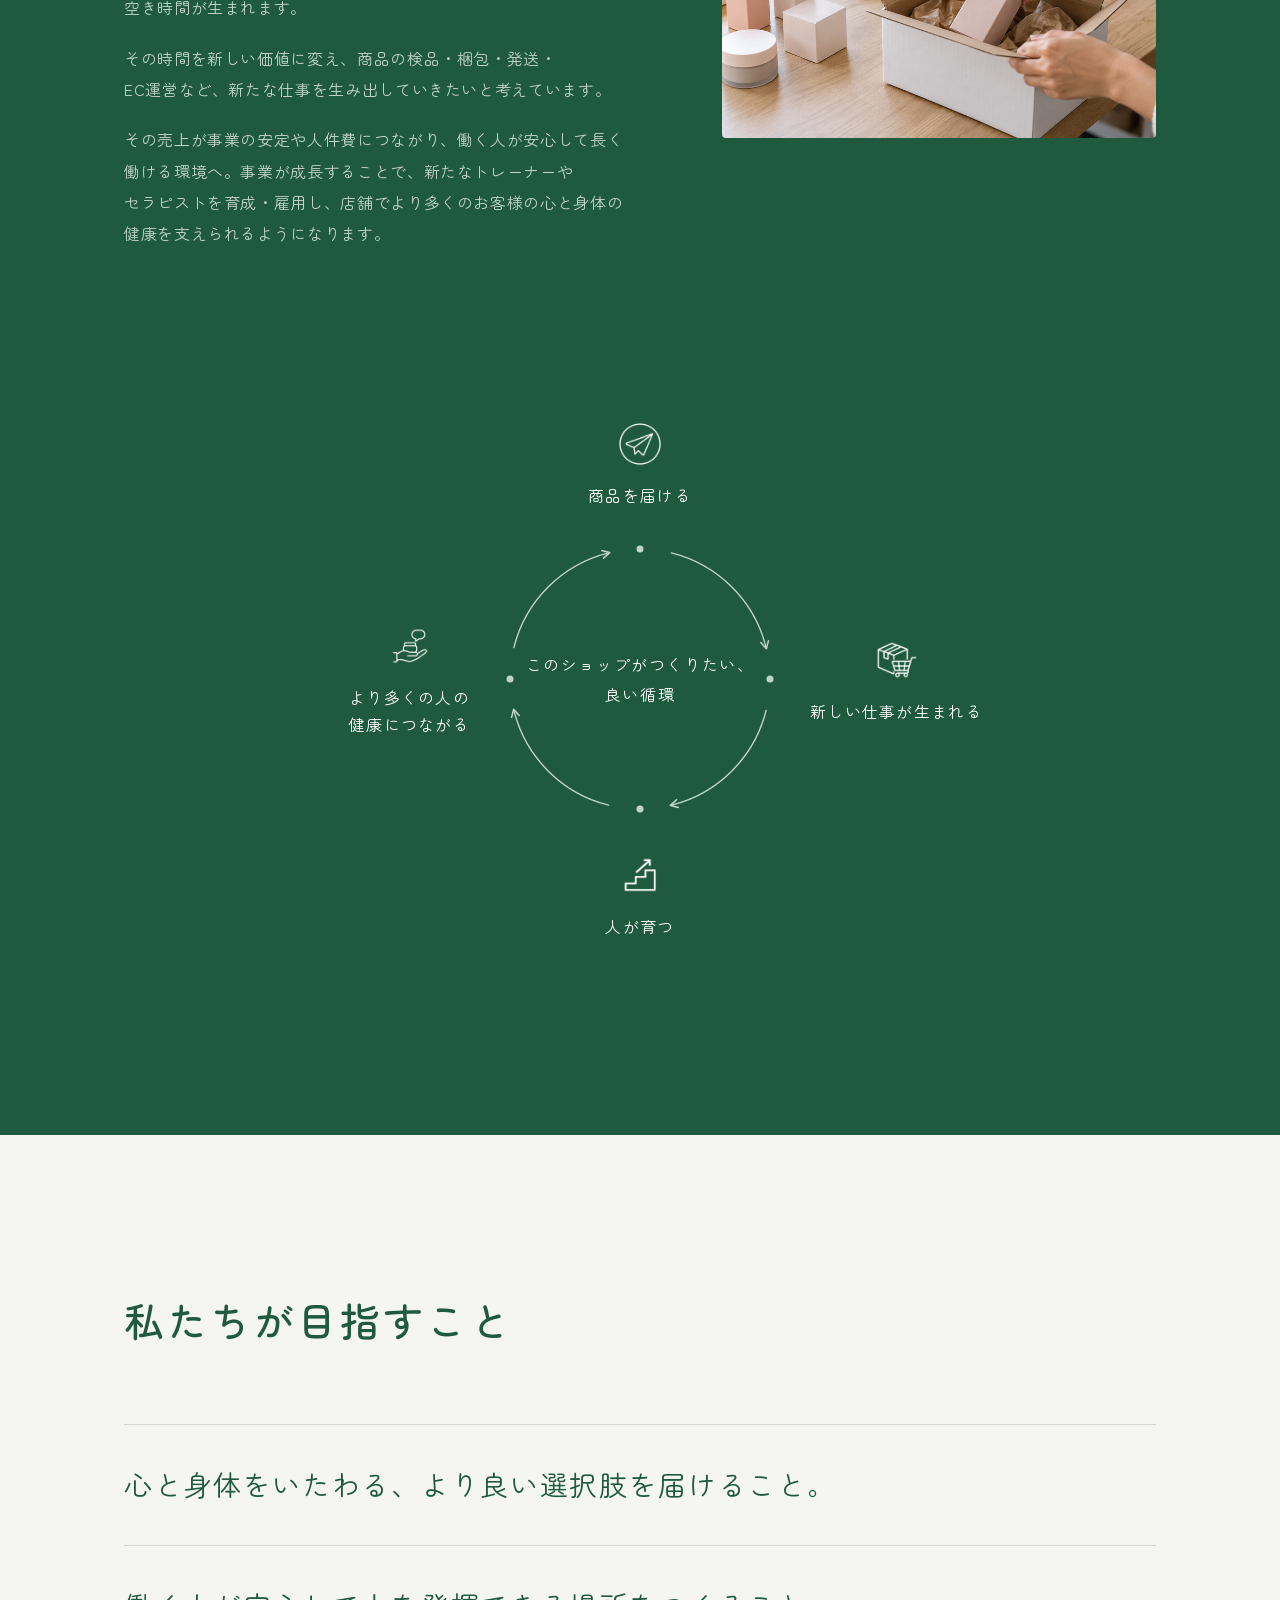
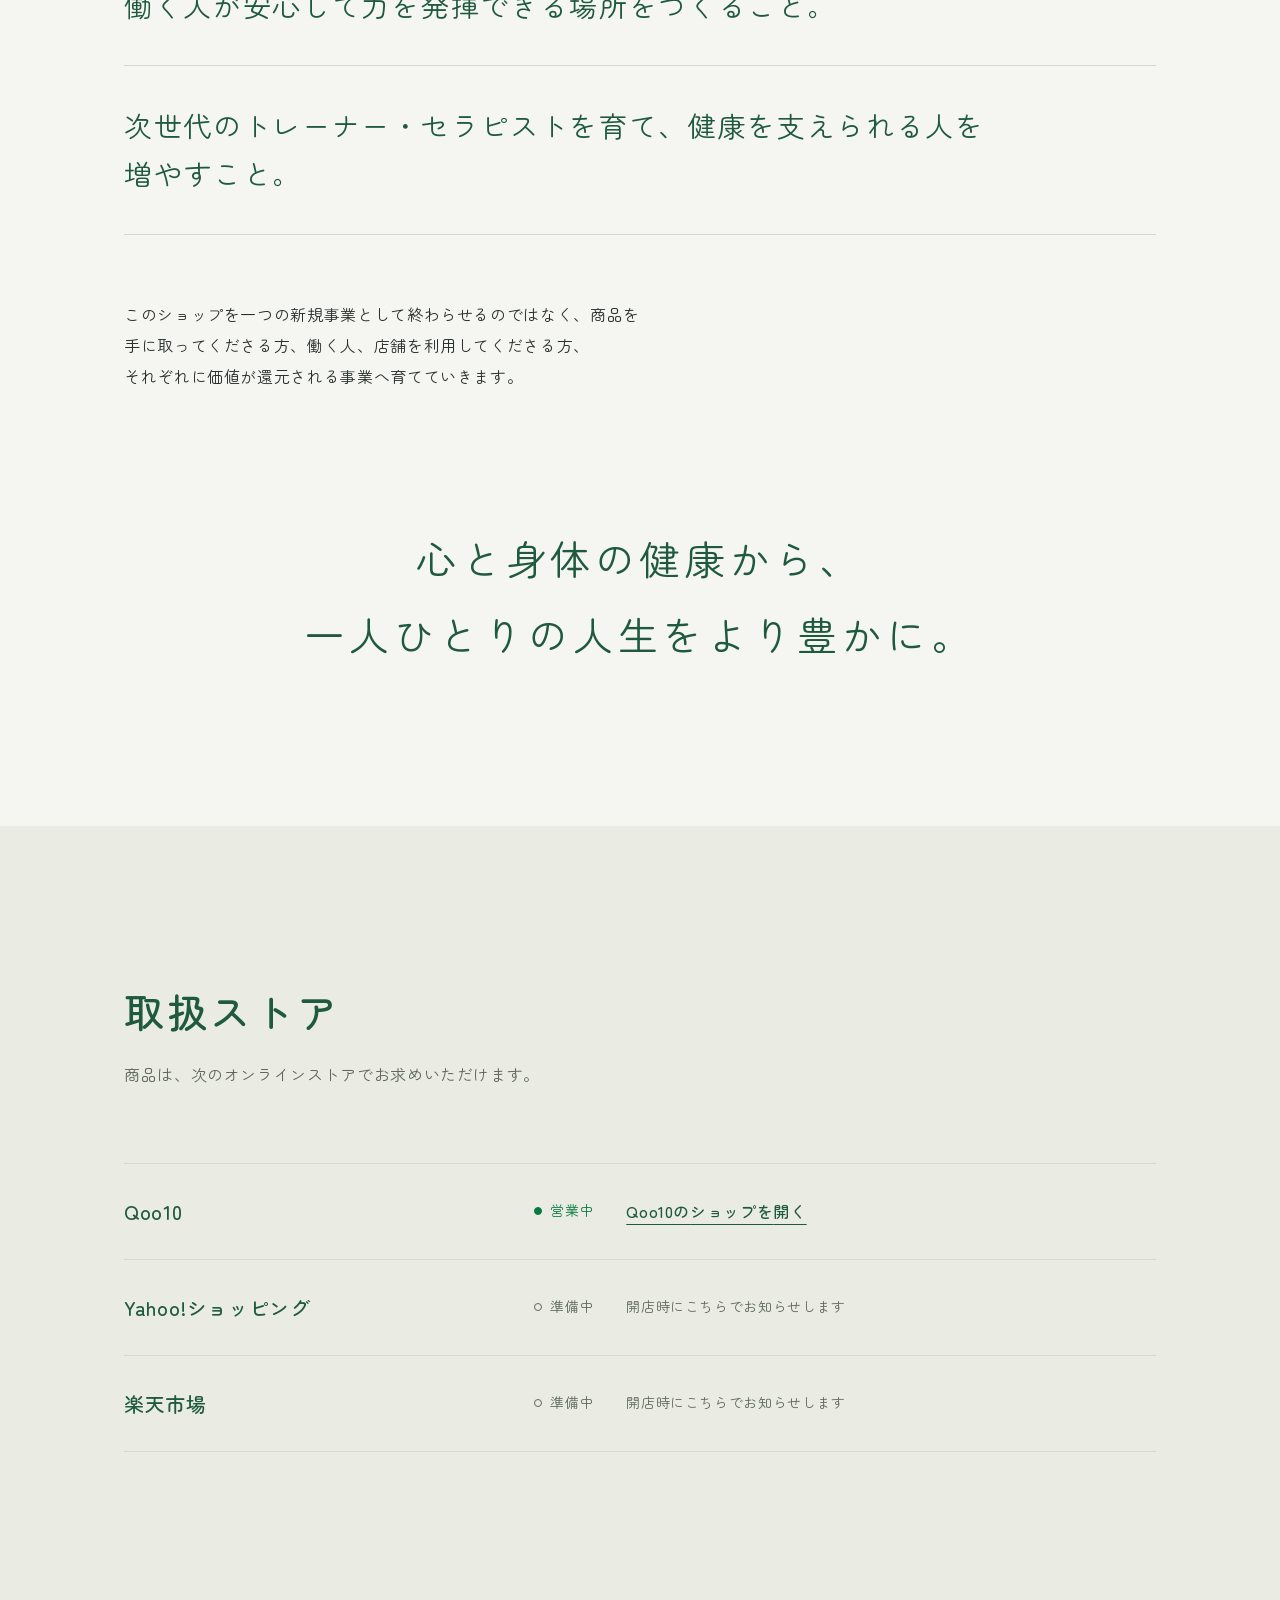
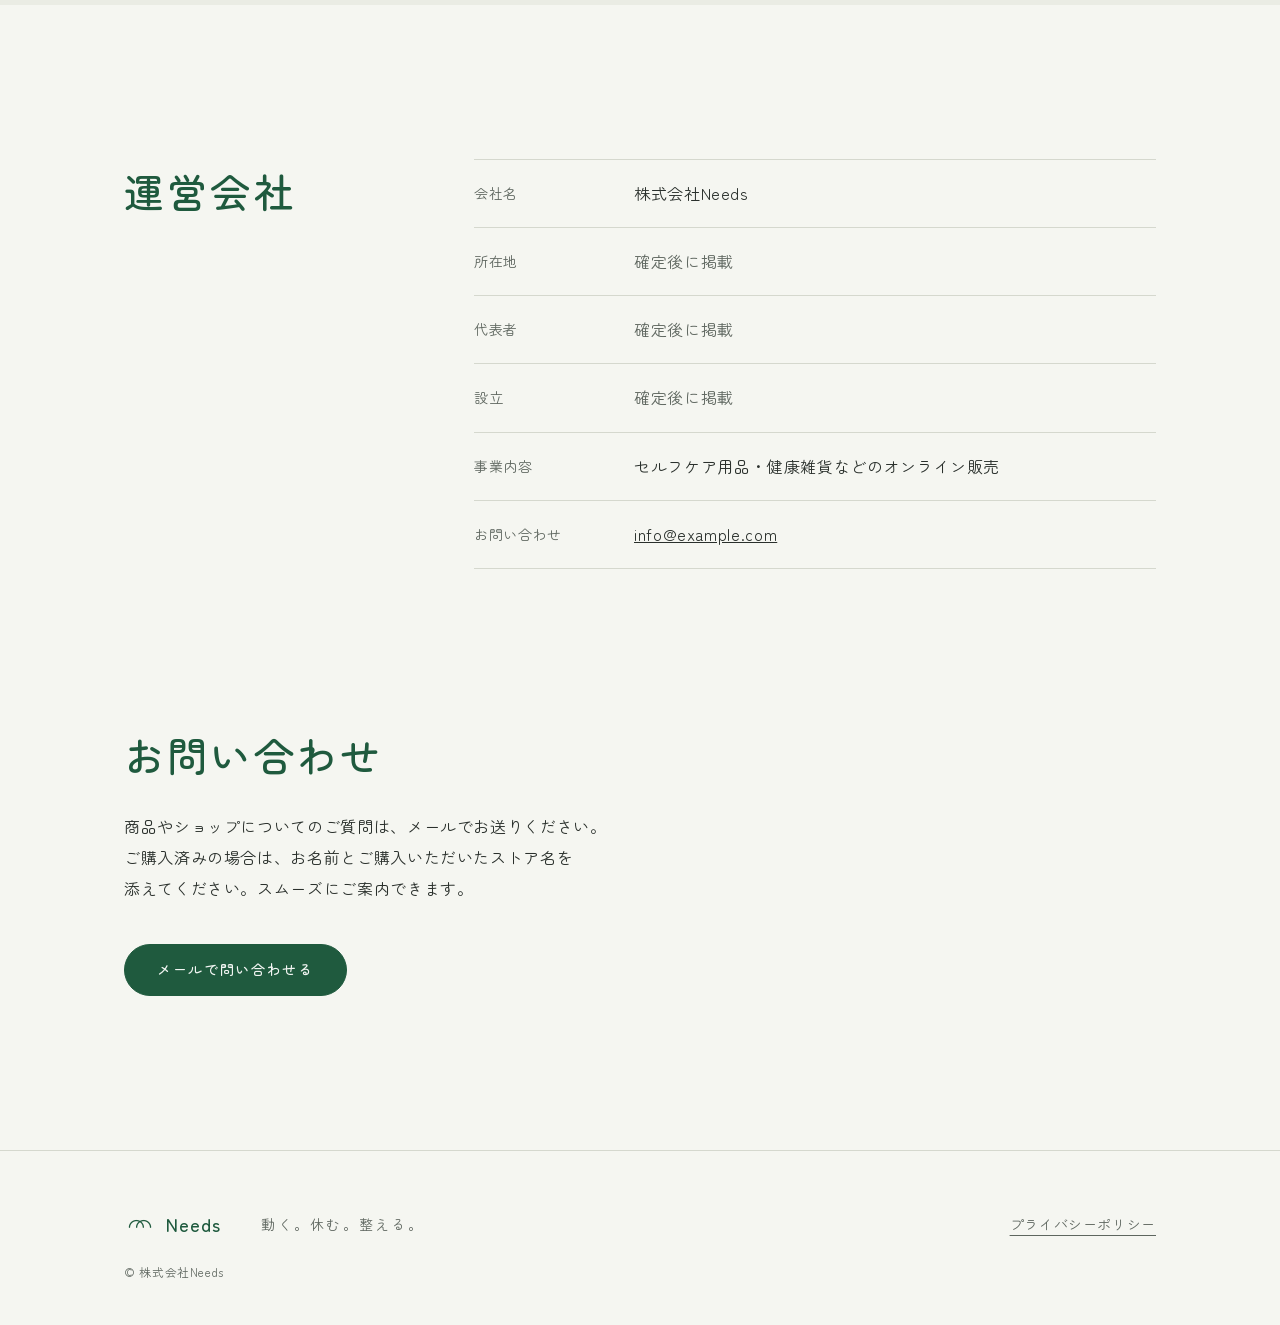
==== commit 85059aee: "提携サロンの地図リンクを更新 Co-Authored-By: Claude Opus 5 <noreply@anthropic.com>" ====
--- a/index.html
+++ b/index.html
@@ -5,7 +5,7 @@
   <meta name="viewport" content="width=device-width, initial-scale=1, viewport-fit=cover">
   <!-- TODO: 差し替え ショップ名が確定したら title / og:site_name / ヘッダーの「Needs」を変更 -->
   <title>Needs｜心と身体に、心地よい選択を。</title>
-  <meta name="description" content="動く。休む。整える。身体に携わる専門家の視点から、天然由来・オーガニックなどの素材にも目を向けて選んだセルフケアアイテムをお届けするセレクトショップです。">
+  <meta name="description" content="動く。休む。整える。身体に携わる専門家の視点から、温活・リカバリー・コンディショニング用品などを選ぶセルフケアのセレクトショップです。">
   <!-- TODO: 差し替え 独自ドメインを取ったら、canonical / og:url / og:image の URL を置き換える -->
   <link rel="canonical" href="https://ojogori-gpt.github.io/needs-shop/">
   <meta property="og:type" content="website">
@@ -95,39 +95,39 @@
     <div class="wrap">
       <header class="section-head">
         <h2 id="items-title">取り扱う<wbr>もの</h2>
-        <p>オーガニック・天然素材・セルフケア用品を<wbr>中心に、<wbr>品質と<wbr>使い心地に<wbr>こだわった<wbr>アイテムを<wbr>そろえます。</p>
+        <p>温活・リカバリー・コンディショニング用品を<wbr>中心に、<wbr>取り扱いを<wbr>検討している<wbr>ジャンルです。</p>
       </header>
 
       <ul class="item-list">
         <li class="item">
-          <img src="assets/icon/cat-skincare.png" alt="" width="200" height="200" loading="lazy">
-          <h3>スキンケア</h3>
-          <p>毎日<wbr>肌に<wbr>触れる<wbr>ものだから、<wbr>素材と<wbr>使い心地から<wbr>選びます。</p>
-        </li>
-        <li class="item">
-          <img src="assets/icon/cat-bodycare.png" alt="" width="200" height="200" loading="lazy">
-          <h3>ボディケア</h3>
-          <p>運動の<wbr>あとや<wbr>入浴の<wbr>あと、<wbr>身体を<wbr>いたわる<wbr>時間の<wbr>ために。</p>
-        </li>
-        <li class="item">
-          <img src="assets/icon/cat-haircare.png" alt="" width="200" height="200" loading="lazy">
-          <h3>ヘアケア</h3>
-          <p>頭皮と<wbr>髪に<wbr>向き合う、<wbr>シンプルな<wbr>成分の<wbr>アイテム。</p>
-        </li>
-        <li class="item">
-          <img src="assets/icon/cat-device.png" alt="" width="200" height="200" loading="lazy">
+          <img src="assets/icon/cat-warmth.png" alt="" width="200" height="200" loading="lazy">
+          <h3>温活・睡眠ケア</h3>
+          <p>アイマスクや<wbr>ウォーマー、<wbr>入浴用品など、<wbr>くつろぎの<wbr>時間に<wbr>寄り添うもの。</p>
+        </li>
+        <li class="item">
+          <img src="assets/icon/cat-recovery-wear.png" alt="" width="200" height="200" loading="lazy">
+          <h3>リカバリーウェア</h3>
+          <p>休息時や<wbr>日常で<wbr>着用しやすい、<wbr>ウェアや<wbr>サポートアイテム。</p>
+        </li>
+        <li class="item">
+          <img src="assets/icon/cat-hair-scalp.png" alt="" width="200" height="200" loading="lazy">
+          <h3>ヘア・頭皮ケア</h3>
+          <p>毎日の<wbr>ブラッシングや<wbr>頭皮ケアに<wbr>取り入れやすい<wbr>ブラシ類。</p>
+        </li>
+        <li class="item">
+          <img src="assets/icon/cat-device-v2.png" alt="" width="200" height="200" loading="lazy">
           <h3>セルフケア機器</h3>
-          <p>自宅での<wbr>セルフケアに、<wbr>無理なく<wbr>取り入れられる<wbr>もの。</p>
-        </li>
-        <li class="item">
-          <img src="assets/icon/cat-supplement.png" alt="" width="200" height="200" loading="lazy">
-          <h3>サプリメント</h3>
-          <p>食事や<wbr>生活習慣を<wbr>見直すときの、<wbr>ひとつの<wbr>選択肢と<wbr>して。</p>
-        </li>
-        <li class="item">
-          <img src="assets/icon/cat-cosmetics.png" alt="" width="200" height="200" loading="lazy">
-          <h3>コスメ</h3>
-          <p>素材にも<wbr>目を<wbr>向けて<wbr>選んだ、<wbr>毎日の<wbr>メイクアイテム。</p>
+          <p>温熱・振動・<wbr>マッサージなど、<wbr>自宅で<wbr>使いやすい<wbr>ケア機器。</p>
+        </li>
+        <li class="item">
+          <img src="assets/icon/cat-nutrition.png" alt="" width="200" height="200" loading="lazy">
+          <h3>腸活・栄養サポート</h3>
+          <p>食物繊維・<wbr>乳酸菌・<wbr>プロテインなど、<wbr>食生活を<wbr>支えるもの。</p>
+        </li>
+        <li class="item">
+          <img src="assets/icon/cat-conditioning.png" alt="" width="200" height="200" loading="lazy">
+          <h3>コンディショニング</h3>
+          <p>フォームローラーや<wbr>ストレッチ用品など、<wbr>身体を<wbr>整えるための<wbr>道具。</p>
         </li>
       </ul>
     </div>
@@ -142,7 +142,7 @@
         <ul class="criteria">
           <li>自分たち自身も、<wbr>使いたいと<wbr>思えるか</li>
           <li>大切な<wbr>人にも、<wbr>届けたいと<wbr>思えるか</li>
-          <li>天然由来・オーガニックなど、<wbr>素材に<wbr>目を<wbr>向けているか</li>
+          <li>素材・設計・<wbr>使い方に、<wbr>納得できる<wbr>理由があるか</li>
           <li>品質や<wbr>使い心地に、<wbr>こだわっているか</li>
         </ul>
       </div>
@@ -211,7 +211,7 @@
 
         <dl class="salon__info">
           <div><dt>店名</dt><dd>疲労回復サロンMedifit</dd></div>
-          <div><dt>所在地</dt><dd>〒849-0922<br>佐賀県佐賀市高木瀬東2丁目15-2 102号<br><a class="salon__map" href="https://www.google.com/maps/search/?api=1&amp;query=%E4%BD%90%E8%B3%80%E7%9C%8C%E4%BD%90%E8%B3%80%E5%B8%82%E9%AB%98%E6%9C%A8%E7%80%AC%E6%9D%B12%E4%B8%81%E7%9B%AE15-2" target="_blank" rel="noopener">地図を<wbr>開く<wbr>（Googleマップ）</a></dd></div>
+          <div><dt>所在地</dt><dd>〒849-0922<br>佐賀県佐賀市高木瀬東2丁目15-2 102号<br><a class="salon__map" href="https://maps.app.goo.gl/caCojEq5qwX1HLhJ6?g_st=il" target="_blank" rel="noopener">地図を<wbr>開く<wbr>（Googleマップ）</a></dd></div>
           <div><dt>営業時間</dt><dd>9:00〜17:00</dd></div>
           <div><dt>定休日</dt><dd>不定休</dd></div>
           <div><dt>予約</dt><dd>完全予<wbr>約制</dd></div>
@@ -369,7 +369,7 @@
         <div><dt>所在地</dt><dd class="tbd">確定後に<wbr>掲載</dd></div>
         <div><dt>代表者</dt><dd class="tbd">確定後に<wbr>掲載</dd></div>
         <div><dt>設立</dt><dd class="tbd">確定後に<wbr>掲載</dd></div>
-        <div><dt>事業内容</dt><dd>セルフケア用品・<wbr>化粧品などの<wbr>オンライン販売</dd></div>
+        <div><dt>事業内容</dt><dd>セルフケア用品・<wbr>健康雑貨などの<wbr>オンライン販売</dd></div>
         <div><dt>お問い合わせ</dt><dd><a href="mailto:info@example.com">info@example.com</a></dd></div>
       </dl>
     </div>
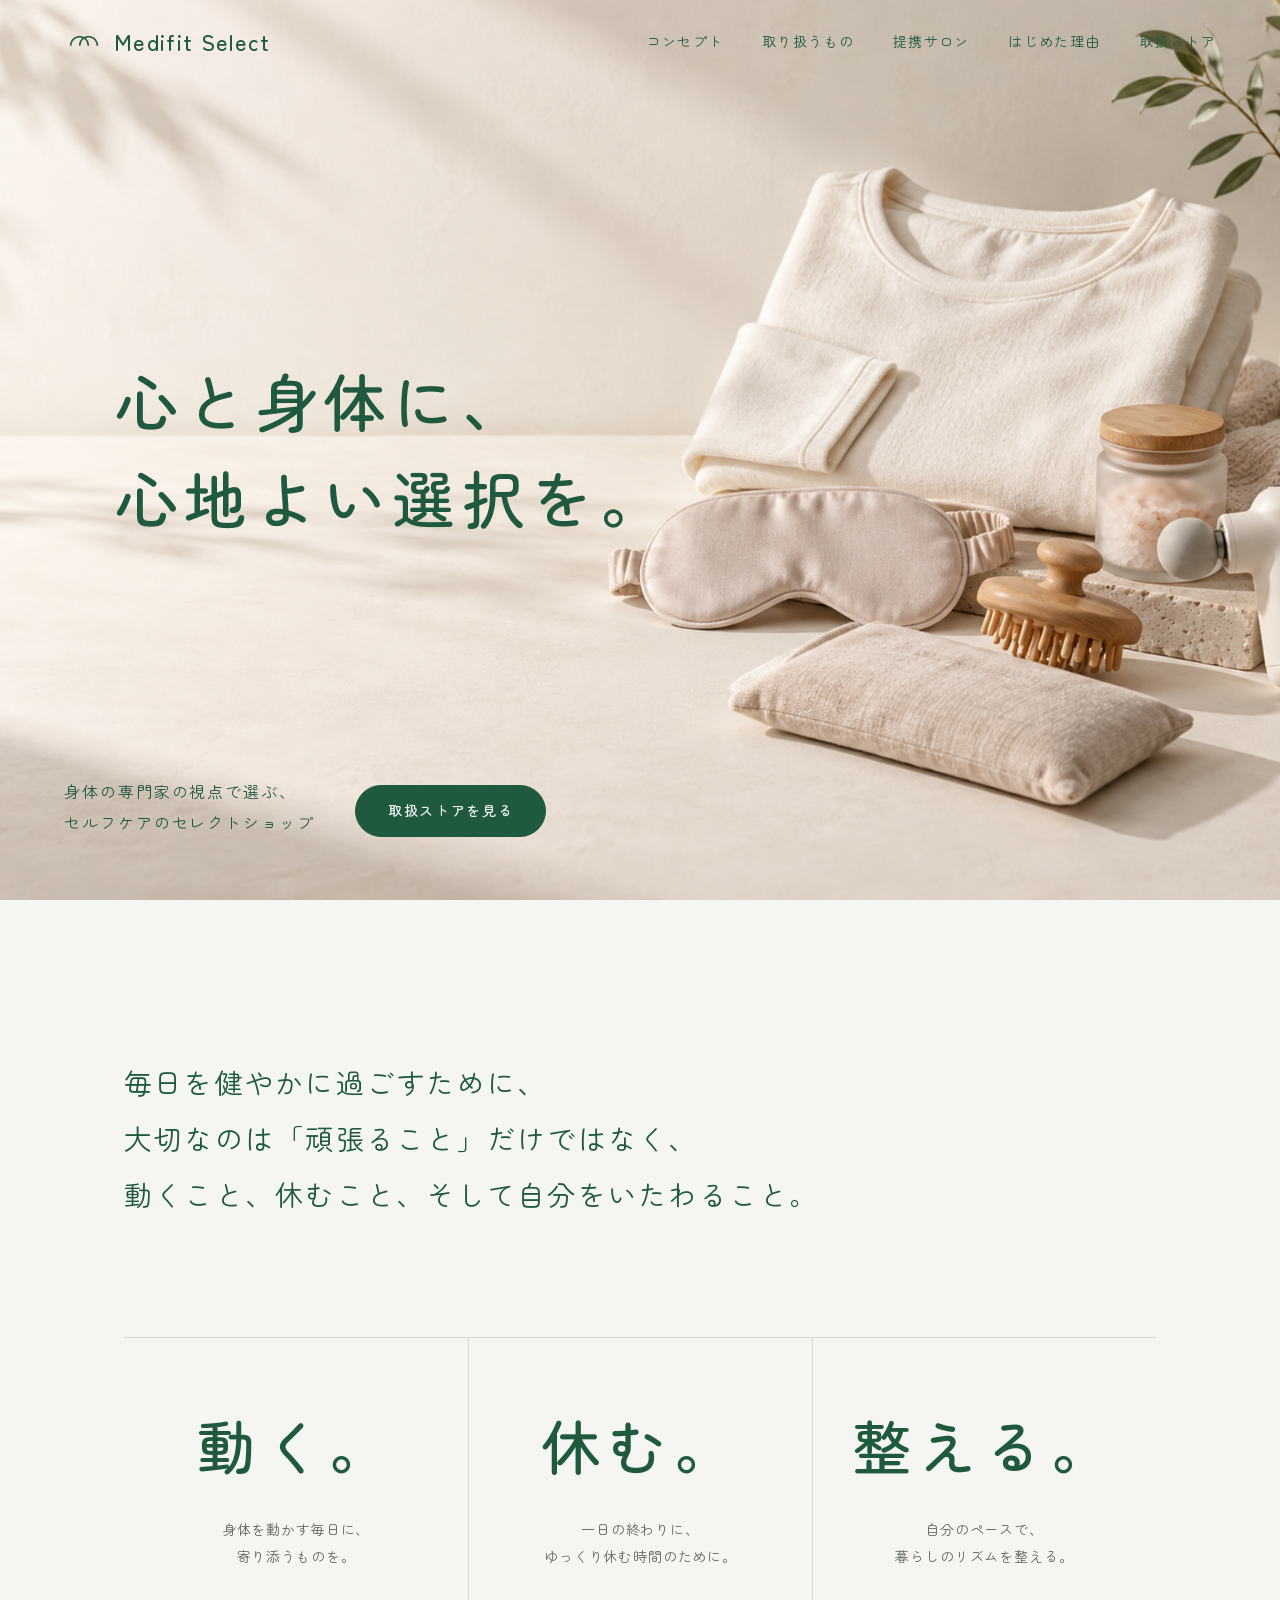
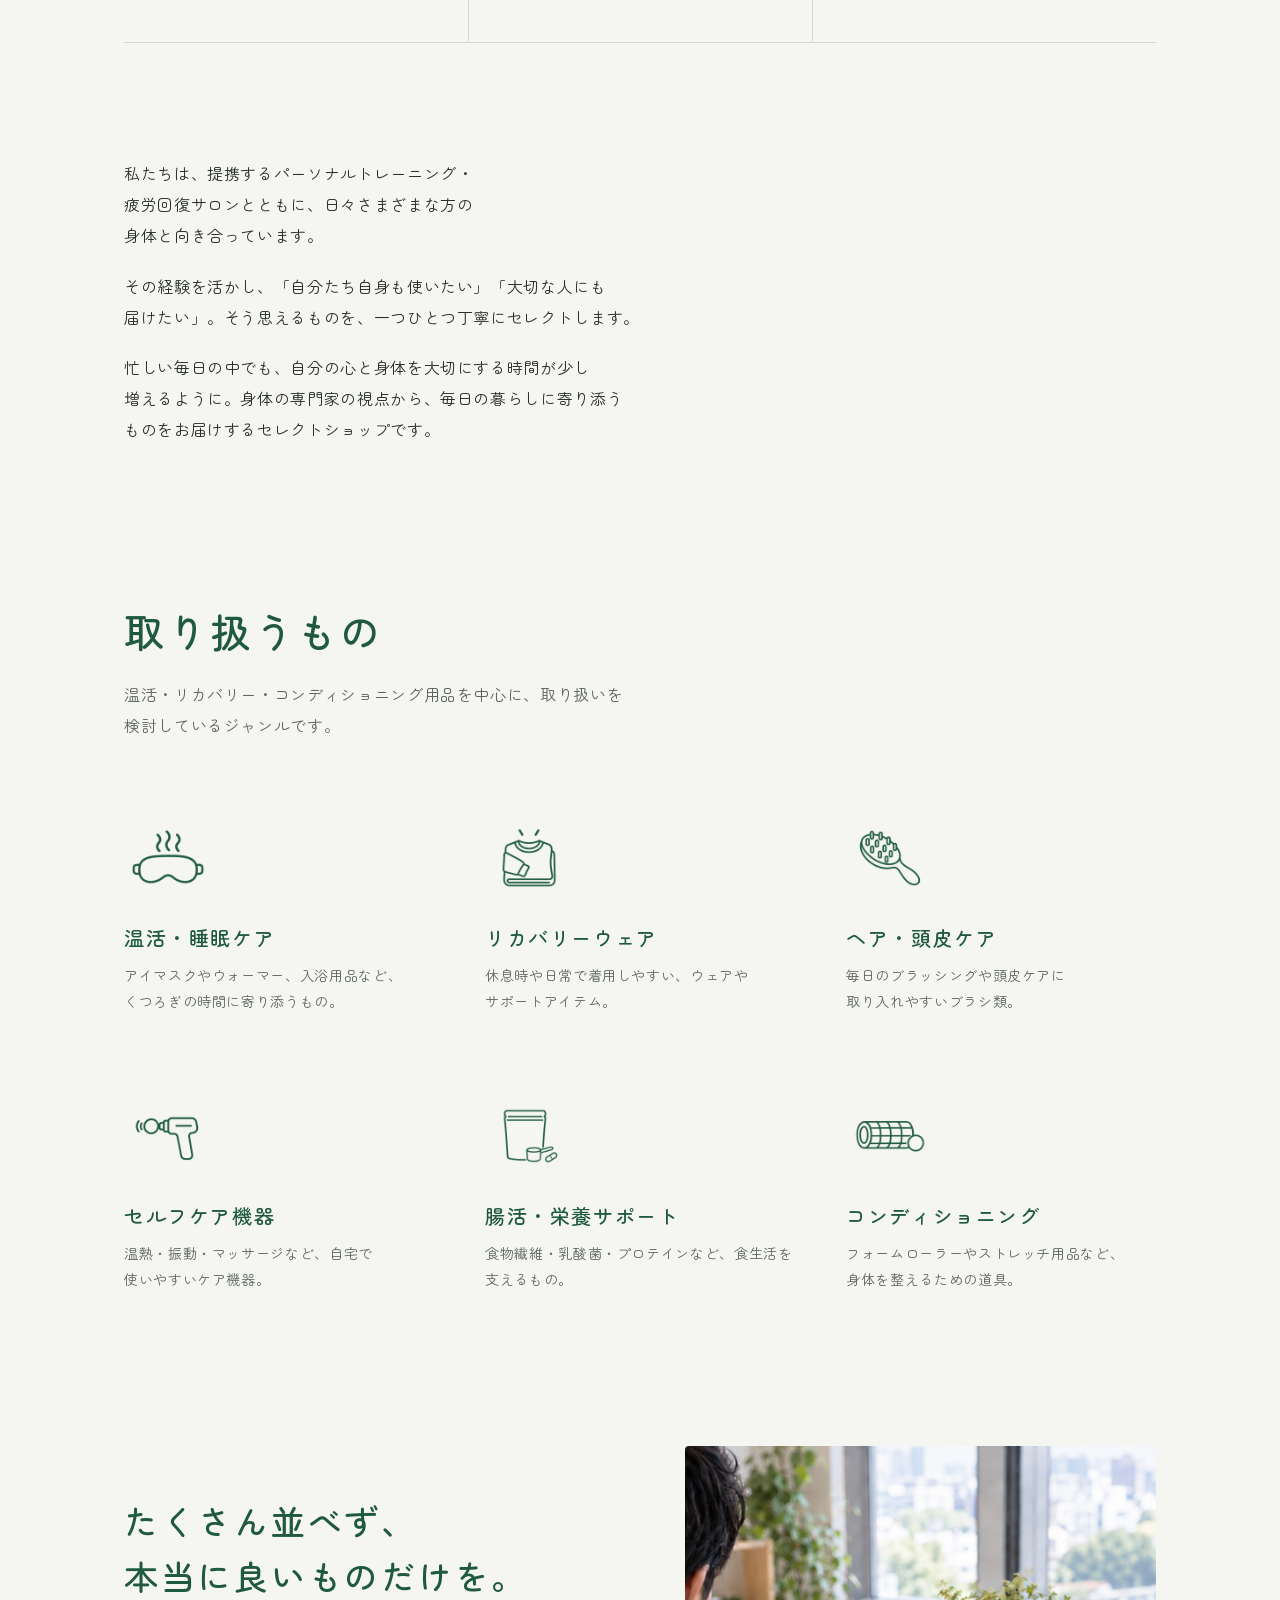
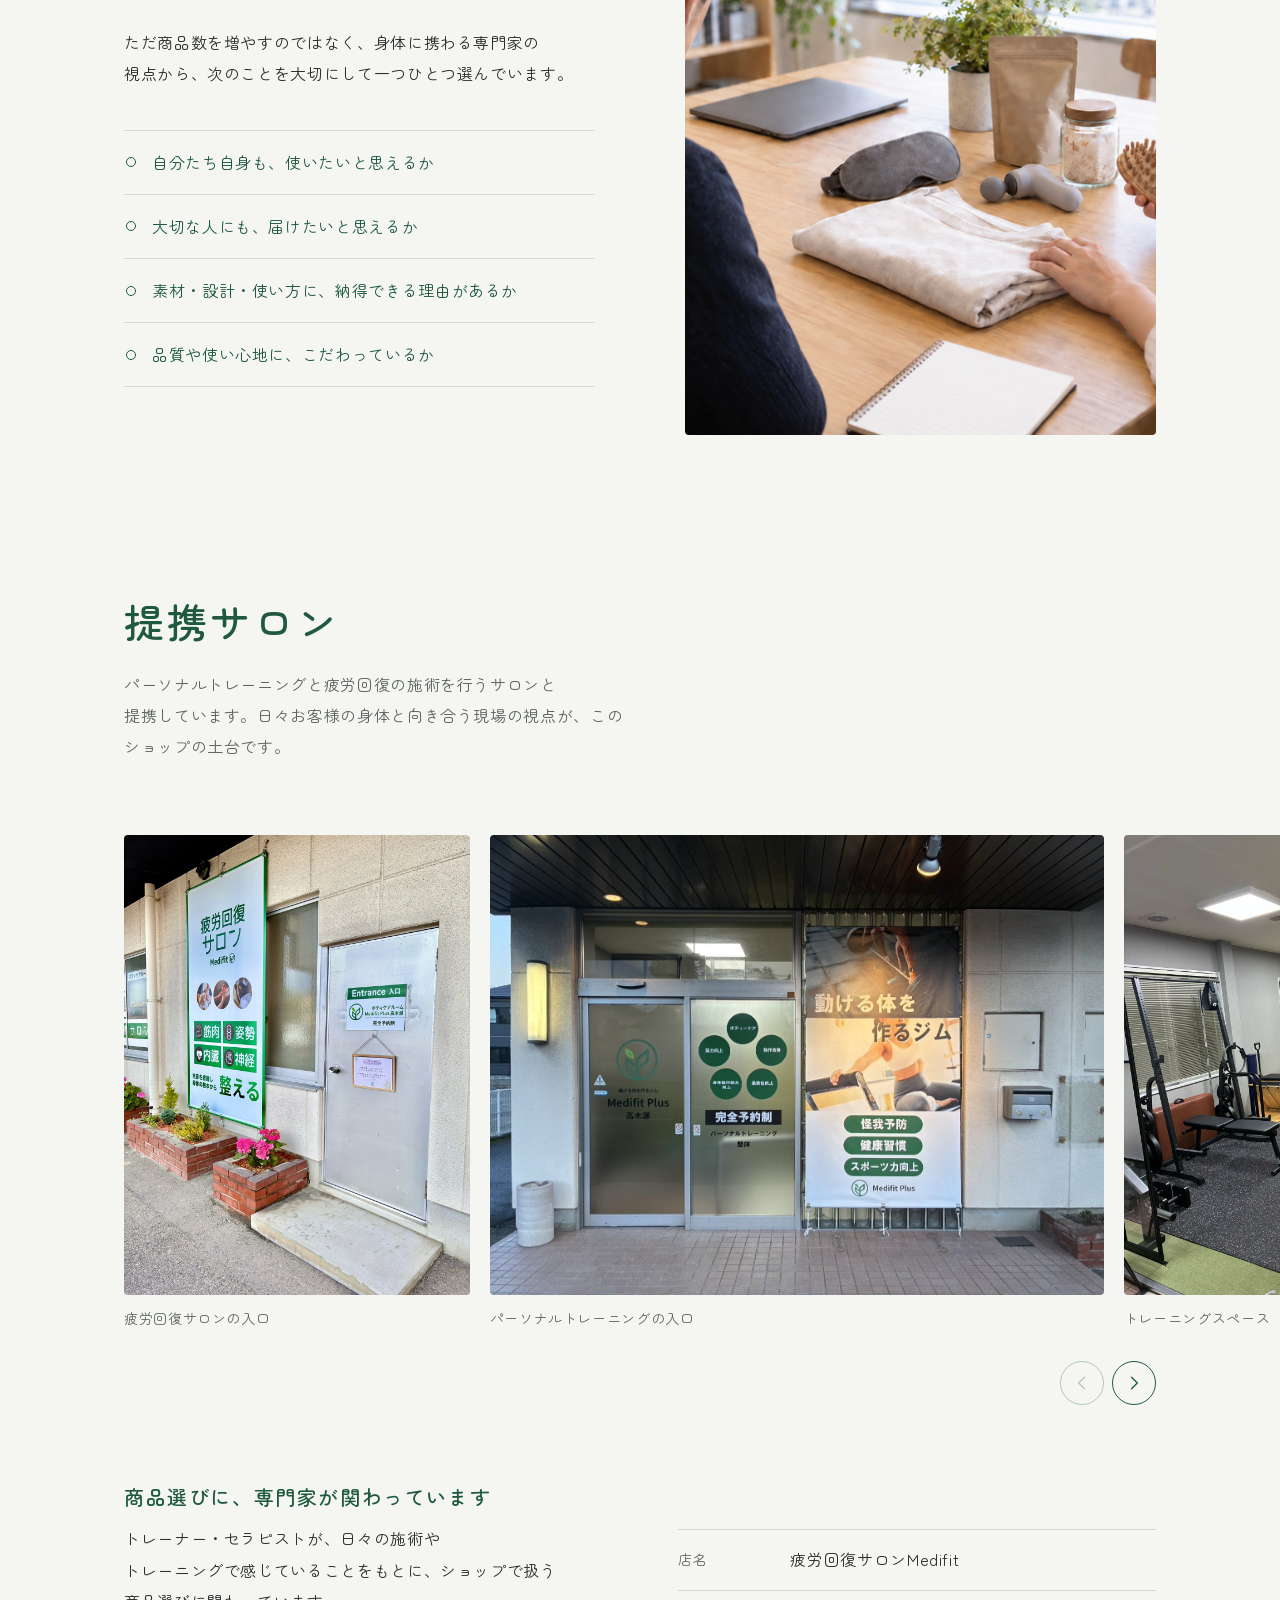
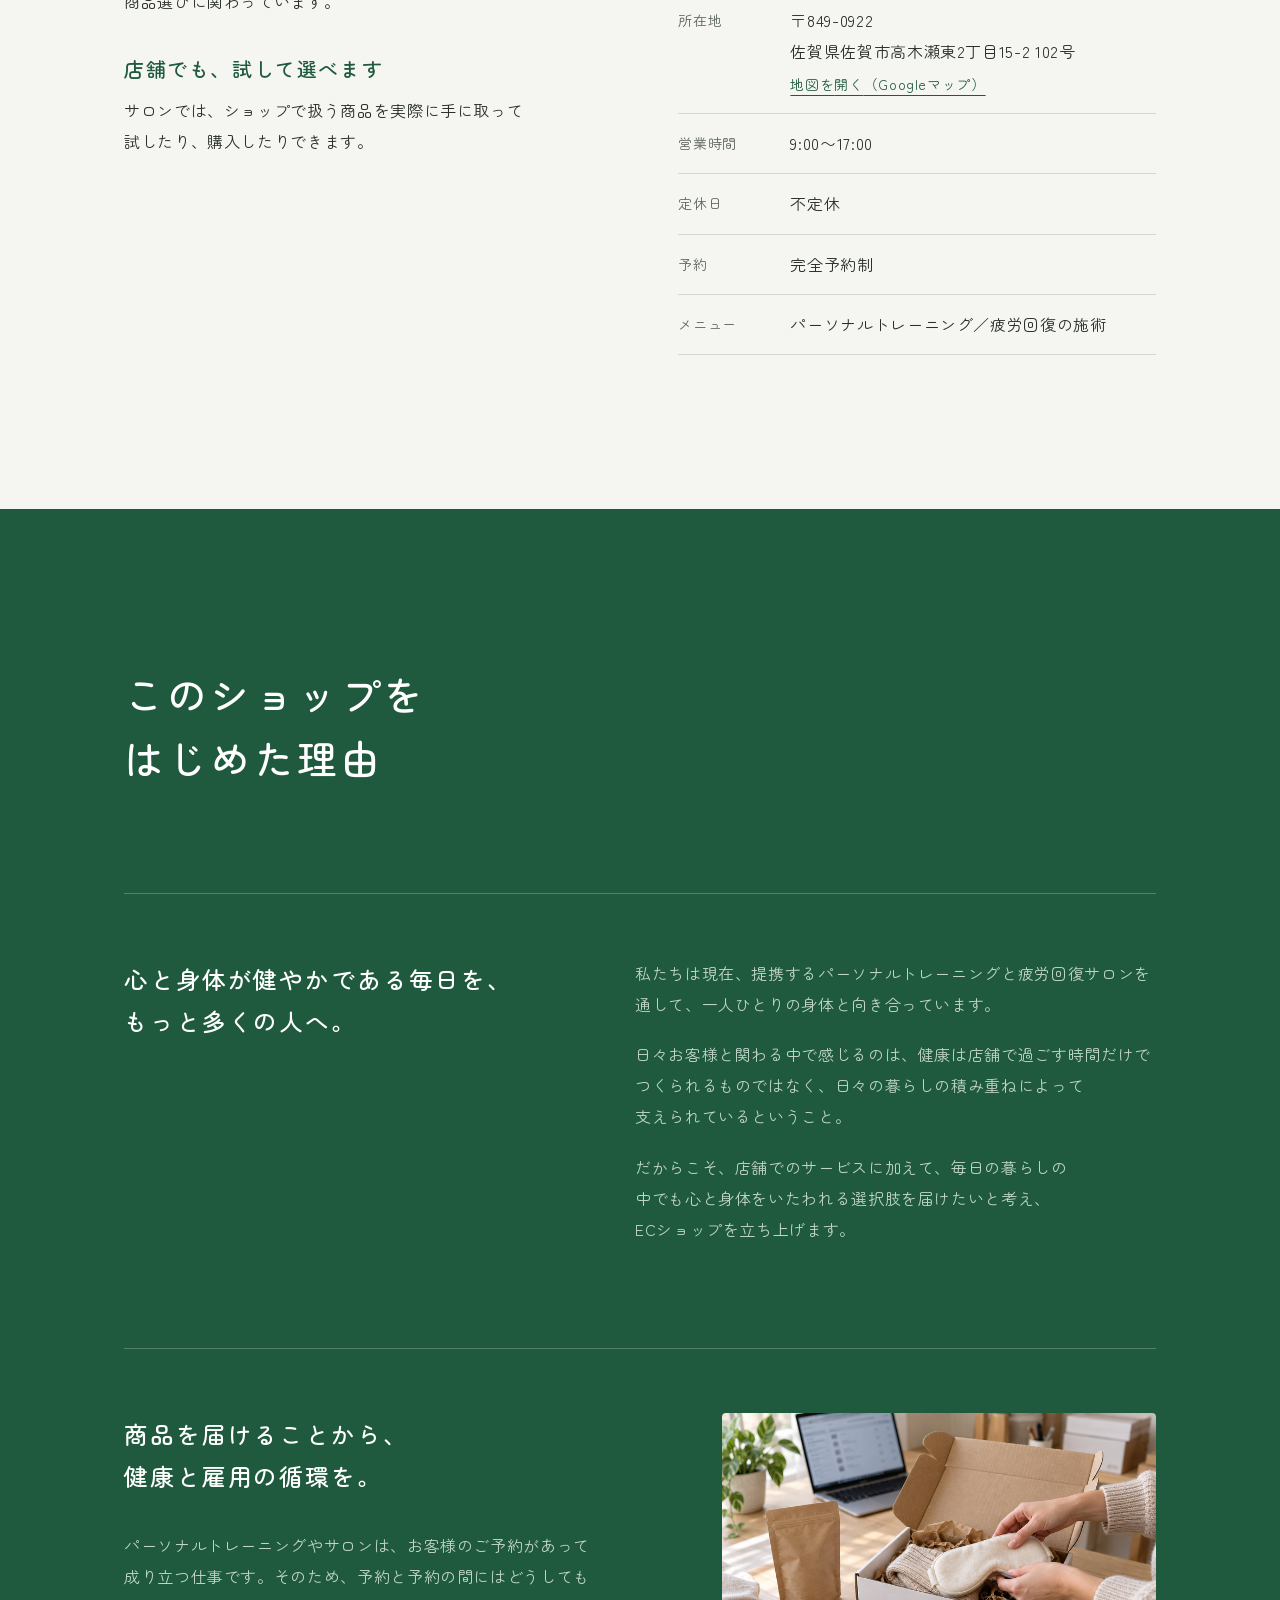
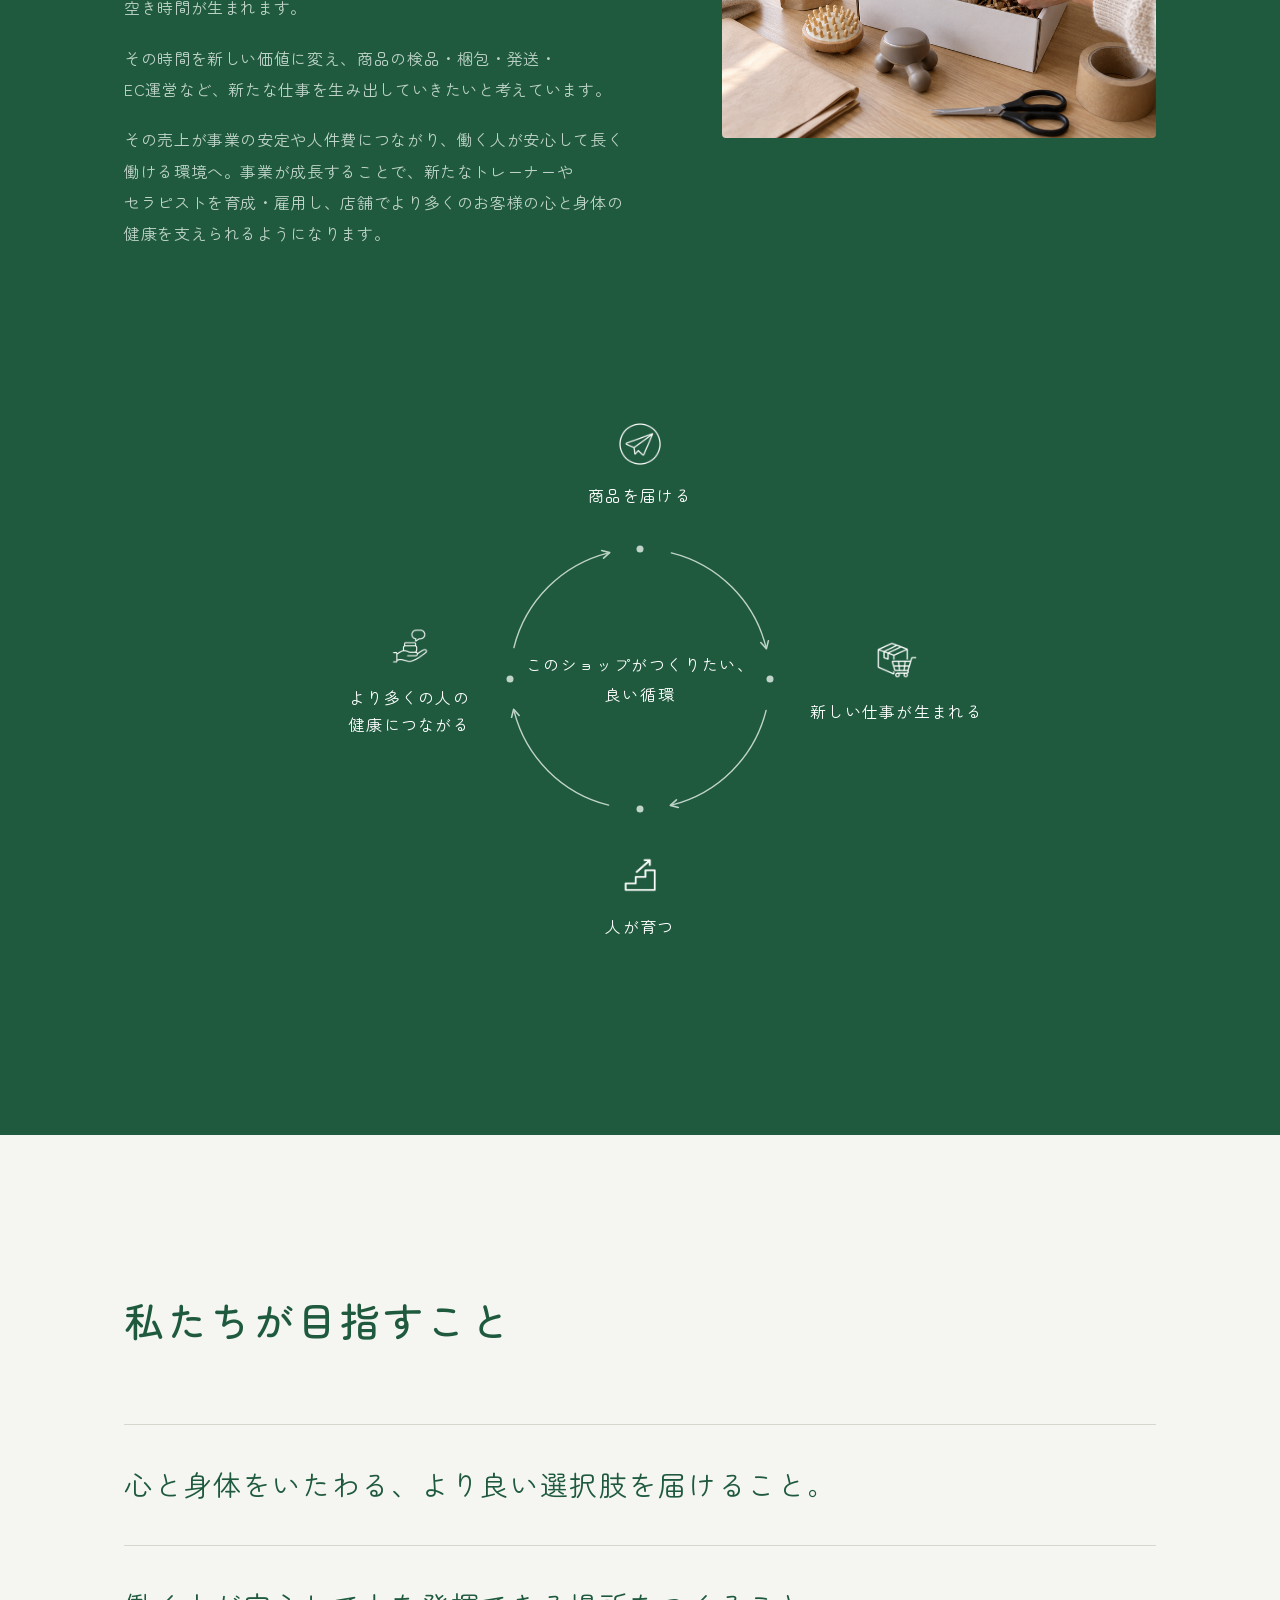
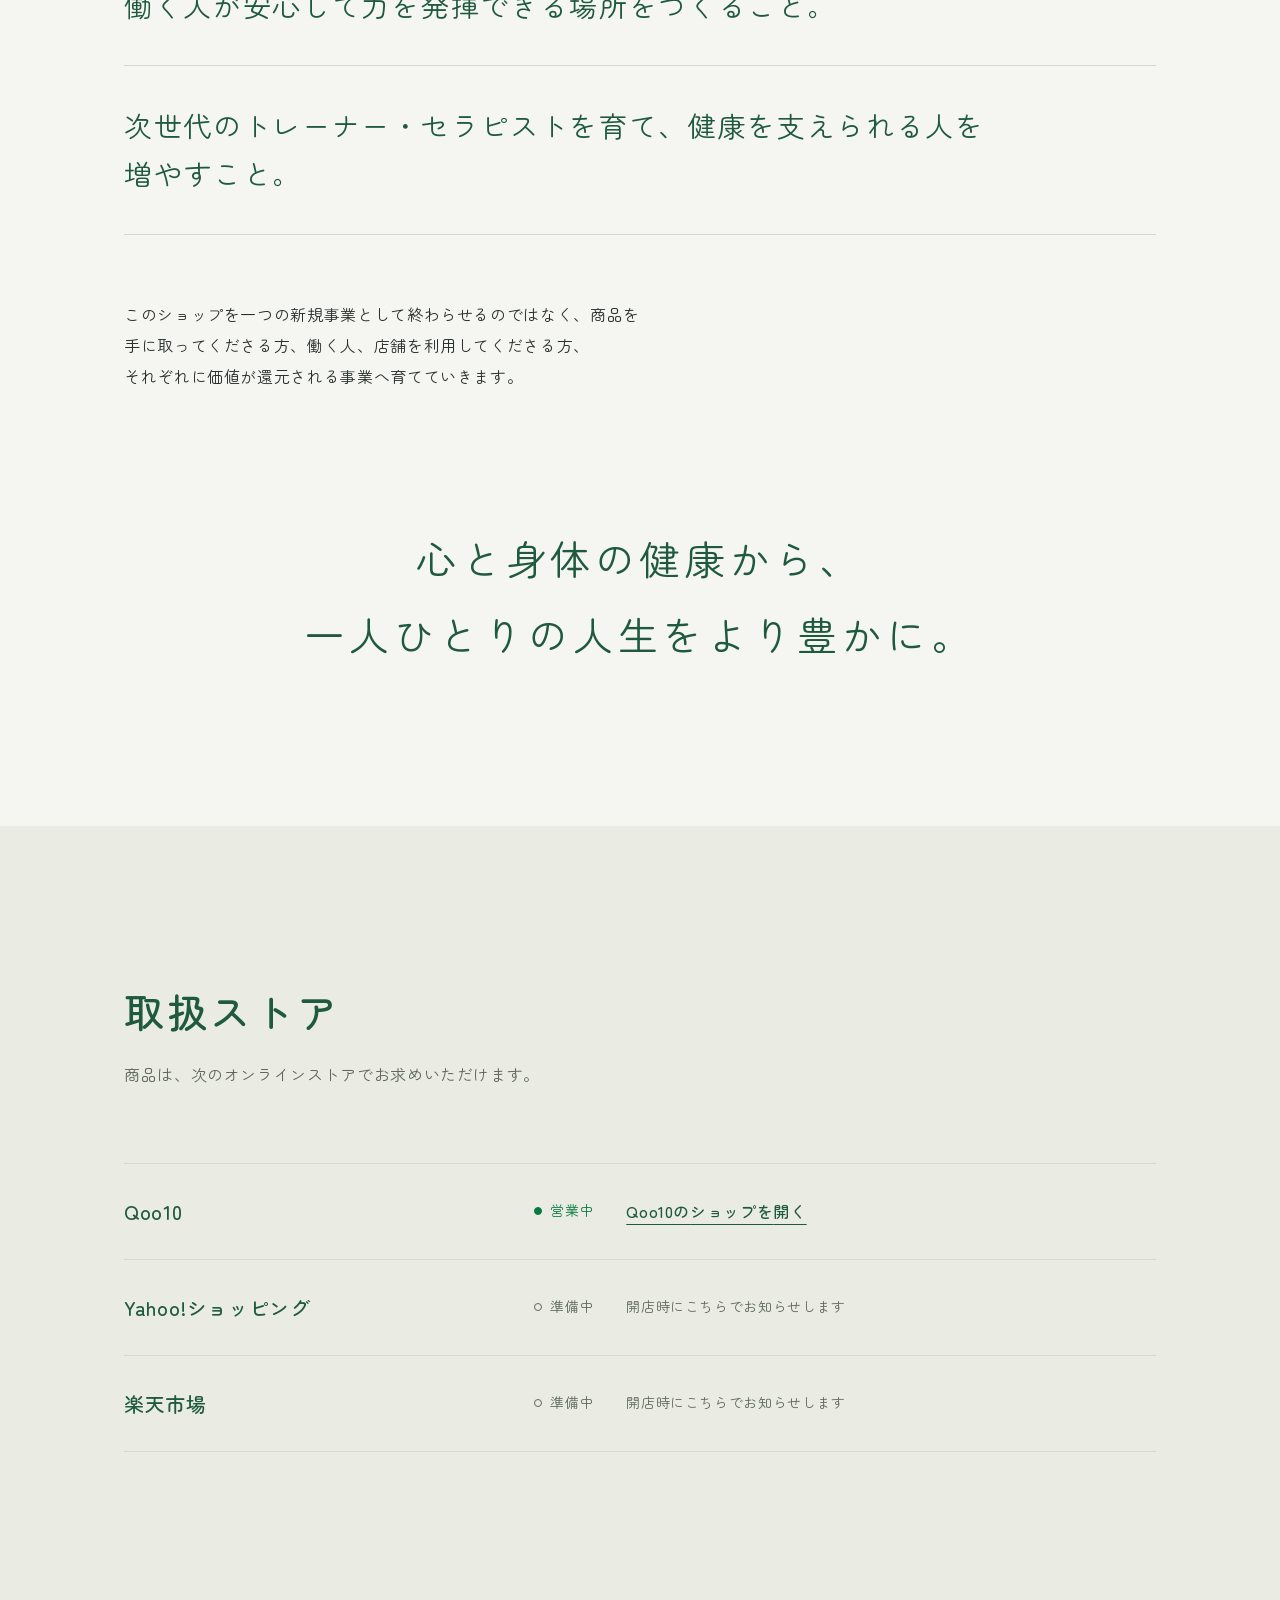
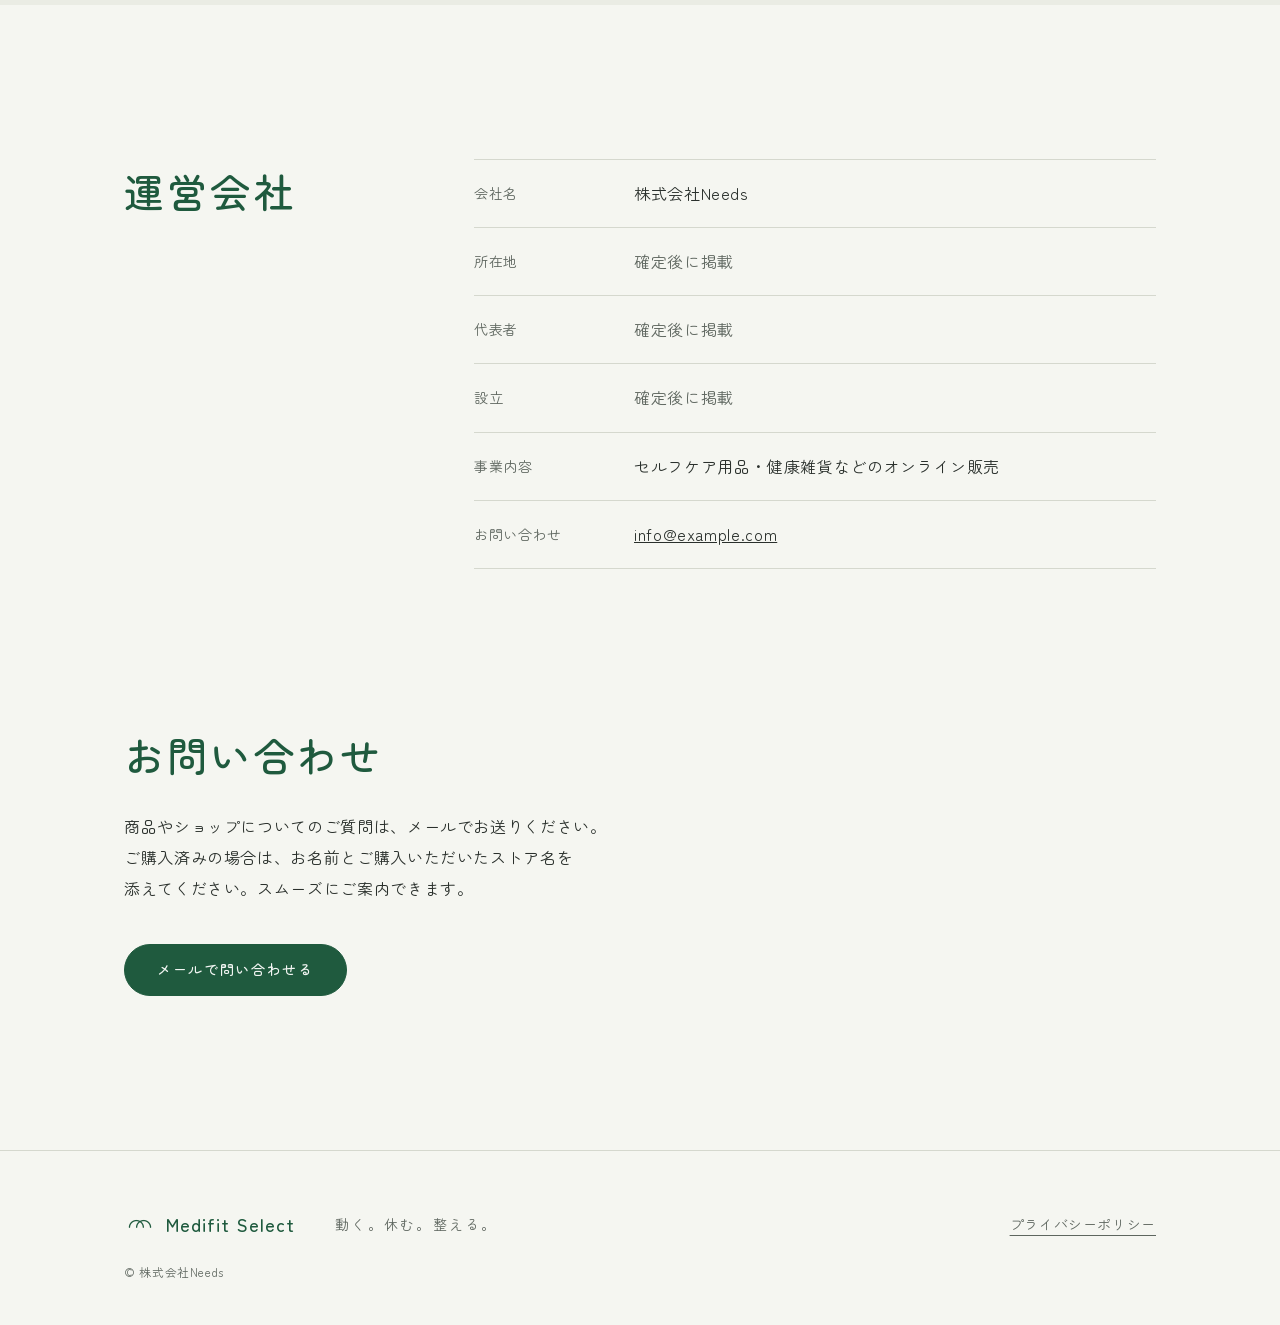
==== commit 4643b9f2: "ショップ名をMedifit Selectに変更、取扱ジャンルの画像とアイコンを更新 - title・OGP・ヘッダー・フッターの表記を Medifit Select に - 取扱ジャンルに合わせてFV" ====
--- a/index.html
+++ b/index.html
@@ -3,14 +3,13 @@
 <head>
   <meta charset="utf-8">
   <meta name="viewport" content="width=device-width, initial-scale=1, viewport-fit=cover">
-  <!-- TODO: 差し替え ショップ名が確定したら title / og:site_name / ヘッダーの「Needs」を変更 -->
-  <title>Needs｜心と身体に、心地よい選択を。</title>
+  <title>Medifit Select｜心と身体に、心地よい選択を。</title>
   <meta name="description" content="動く。休む。整える。身体に携わる専門家の視点から、温活・リカバリー・コンディショニング用品などを選ぶセルフケアのセレクトショップです。">
   <!-- TODO: 差し替え 独自ドメインを取ったら、canonical / og:url / og:image の URL を置き換える -->
   <link rel="canonical" href="https://ojogori-gpt.github.io/needs-shop/">
   <meta property="og:type" content="website">
-  <meta property="og:site_name" content="Needs">
-  <meta property="og:title" content="Needs｜心と身体に、心地よい選択を。">
+  <meta property="og:site_name" content="Medifit Select">
+  <meta property="og:title" content="Medifit Select｜心と身体に、心地よい選択を。">
   <meta property="og:description" content="動く。休む。整える。身体の専門家の視点から、毎日の暮らしに寄り添うものをお届けするセレクトショップです。">
   <meta property="og:url" content="https://ojogori-gpt.github.io/needs-shop/">
   <meta property="og:image" content="https://ojogori-gpt.github.io/needs-shop/ogp-shop.png">
@@ -27,9 +26,9 @@
 <a class="skip" href="#main">本文へ<wbr>移動</a>
 
 <header class="site-header">
-  <a class="brand" href="./" aria-label="Needs トップへ">
+  <a class="brand" href="./" aria-label="Medifit Select トップへ">
     <img src="assets/icon/logo-mark.png" alt="" width="40" height="40">
-    <span>Needs</span>
+    <span>Medifit Select</span>
   </a>
   <nav class="site-nav" aria-label="ページ内">
     <a href="#concept">コンセプト</a>
@@ -95,19 +94,19 @@
     <div class="wrap">
       <header class="section-head">
         <h2 id="items-title">取り扱う<wbr>もの</h2>
-        <p>温活・リカバリー・コンディショニング用品を<wbr>中心に、<wbr>取り扱いを<wbr>検討している<wbr>ジャンルです。</p>
+        <p>温活・リカバリー・<wbr>コンディショニング用品を<wbr>中心に、<wbr>取り扱いを<wbr>検討している<wbr>ジャンルです。</p>
       </header>
 
       <ul class="item-list">
         <li class="item">
           <img src="assets/icon/cat-warmth.png" alt="" width="200" height="200" loading="lazy">
           <h3>温活・睡眠ケア</h3>
-          <p>アイマスクや<wbr>ウォーマー、<wbr>入浴用品など、<wbr>くつろぎの<wbr>時間に<wbr>寄り添うもの。</p>
+          <p>アイマスクや<wbr>ウォーマー、<wbr>入浴用品など、<wbr>くつろぎの<wbr>時間に<wbr>寄り添う<wbr>もの。</p>
         </li>
         <li class="item">
           <img src="assets/icon/cat-recovery-wear.png" alt="" width="200" height="200" loading="lazy">
           <h3>リカバリーウェア</h3>
-          <p>休息時や<wbr>日常で<wbr>着用しやすい、<wbr>ウェアや<wbr>サポートアイテム。</p>
+          <p>休息時や<wbr>日常で<wbr>着用しや<wbr>すい、<wbr>ウェアや<wbr>サポートアイテム。</p>
         </li>
         <li class="item">
           <img src="assets/icon/cat-hair-scalp.png" alt="" width="200" height="200" loading="lazy">
@@ -117,17 +116,17 @@
         <li class="item">
           <img src="assets/icon/cat-device-v2.png" alt="" width="200" height="200" loading="lazy">
           <h3>セルフケア機器</h3>
-          <p>温熱・振動・<wbr>マッサージなど、<wbr>自宅で<wbr>使いやすい<wbr>ケア機器。</p>
+          <p>温熱・振動・マッサージなど、<wbr>自宅で<wbr>使いやすい<wbr>ケア機器。</p>
         </li>
         <li class="item">
           <img src="assets/icon/cat-nutrition.png" alt="" width="200" height="200" loading="lazy">
           <h3>腸活・栄養サポート</h3>
-          <p>食物繊維・<wbr>乳酸菌・<wbr>プロテインなど、<wbr>食生活を<wbr>支えるもの。</p>
+          <p>食物繊維・乳酸菌・プロテインなど、<wbr>食生活を<wbr>支える<wbr>もの。</p>
         </li>
         <li class="item">
           <img src="assets/icon/cat-conditioning.png" alt="" width="200" height="200" loading="lazy">
           <h3>コンディショニング</h3>
-          <p>フォームローラーや<wbr>ストレッチ用品など、<wbr>身体を<wbr>整えるための<wbr>道具。</p>
+          <p>フォームローラーや<wbr>ストレッチ用品など、<wbr>身体を<wbr>整える<wbr>ための<wbr>道具。</p>
         </li>
       </ul>
     </div>
@@ -142,7 +141,7 @@
         <ul class="criteria">
           <li>自分たち自身も、<wbr>使いたいと<wbr>思えるか</li>
           <li>大切な<wbr>人にも、<wbr>届けたいと<wbr>思えるか</li>
-          <li>素材・設計・<wbr>使い方に、<wbr>納得できる<wbr>理由があるか</li>
+          <li>素材・設計・<wbr>使い方に、<wbr>納得できる<wbr>理由が<wbr>あるか</li>
           <li>品質や<wbr>使い心地に、<wbr>こだわっているか</li>
         </ul>
       </div>
@@ -391,7 +390,7 @@
   <div class="wrap site-footer__inner">
     <a class="brand" href="./">
       <img src="assets/icon/logo-mark.png" alt="" width="32" height="32">
-      <span>Needs</span>
+      <span>Medifit Select</span>
     </a>
     <p class="site-footer__tag">動く。<wbr>休む。<wbr>整える。</p>
     <nav aria-label="フッター">
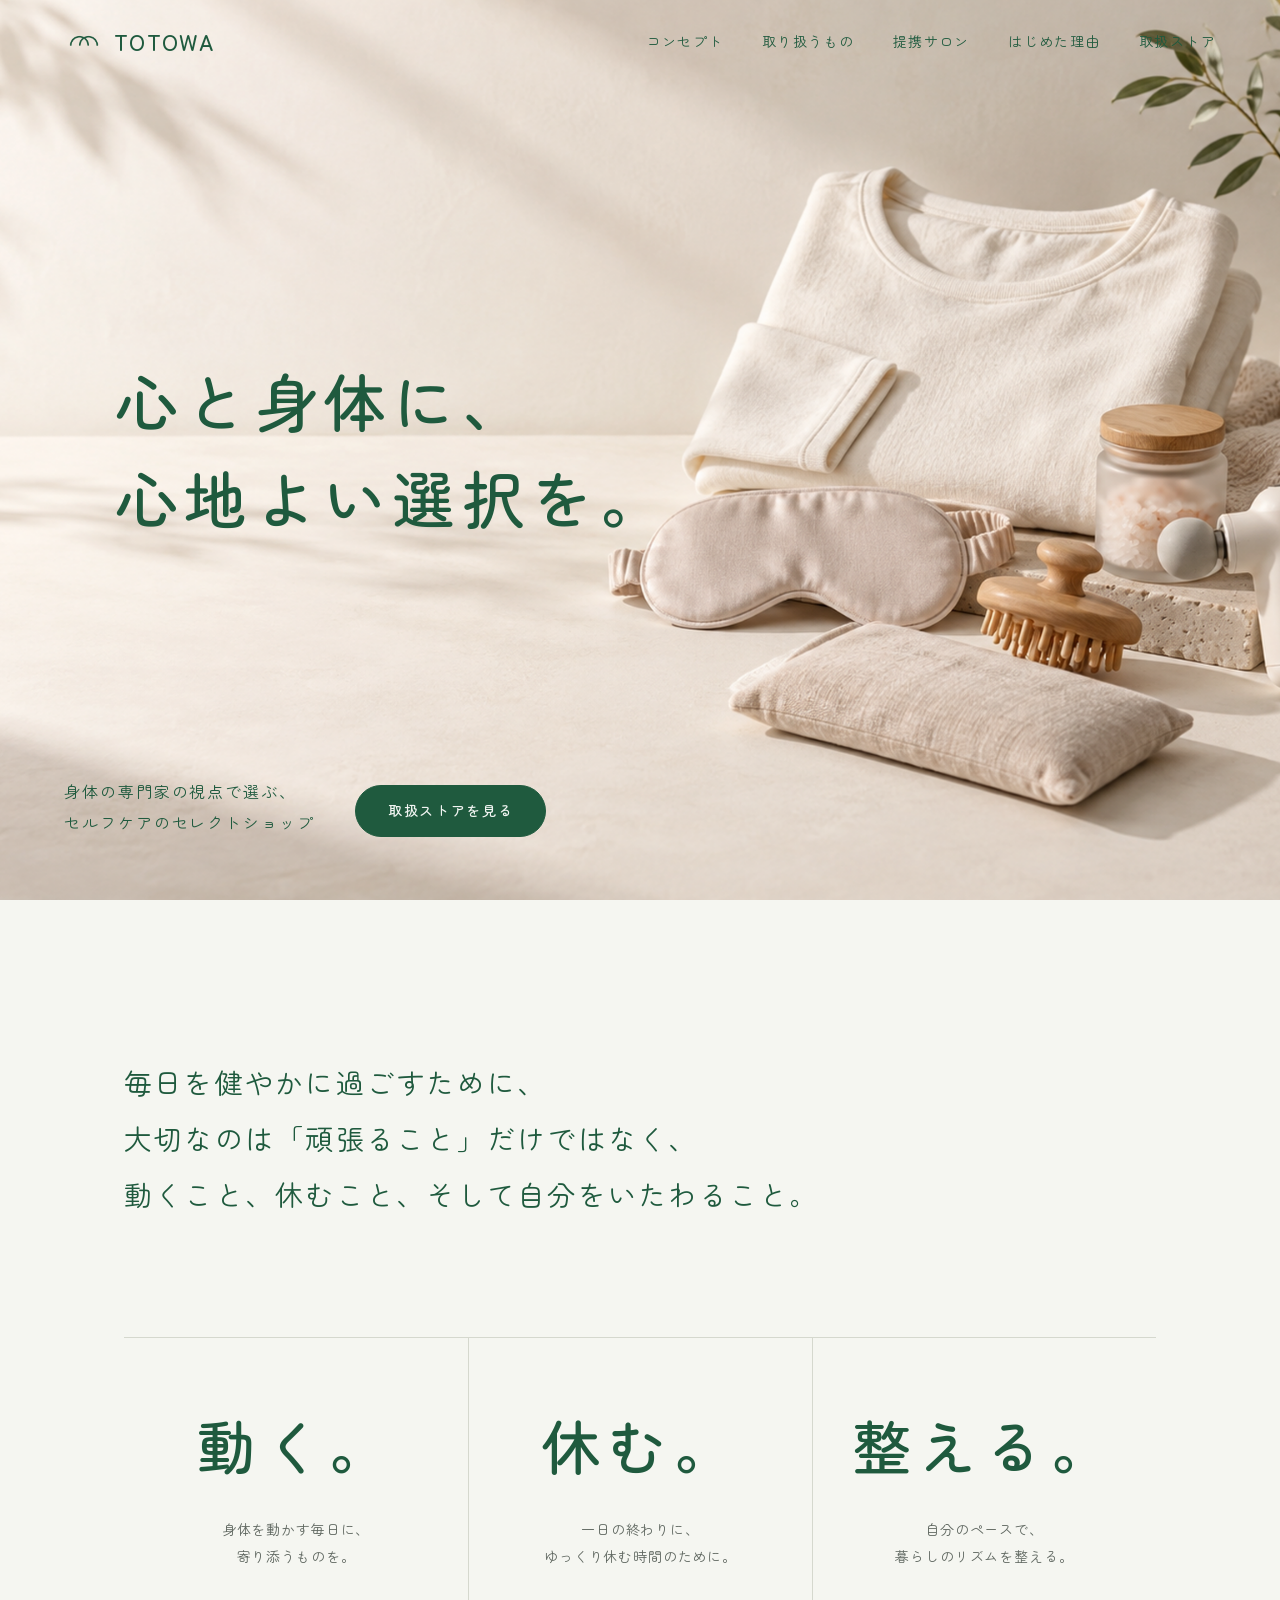
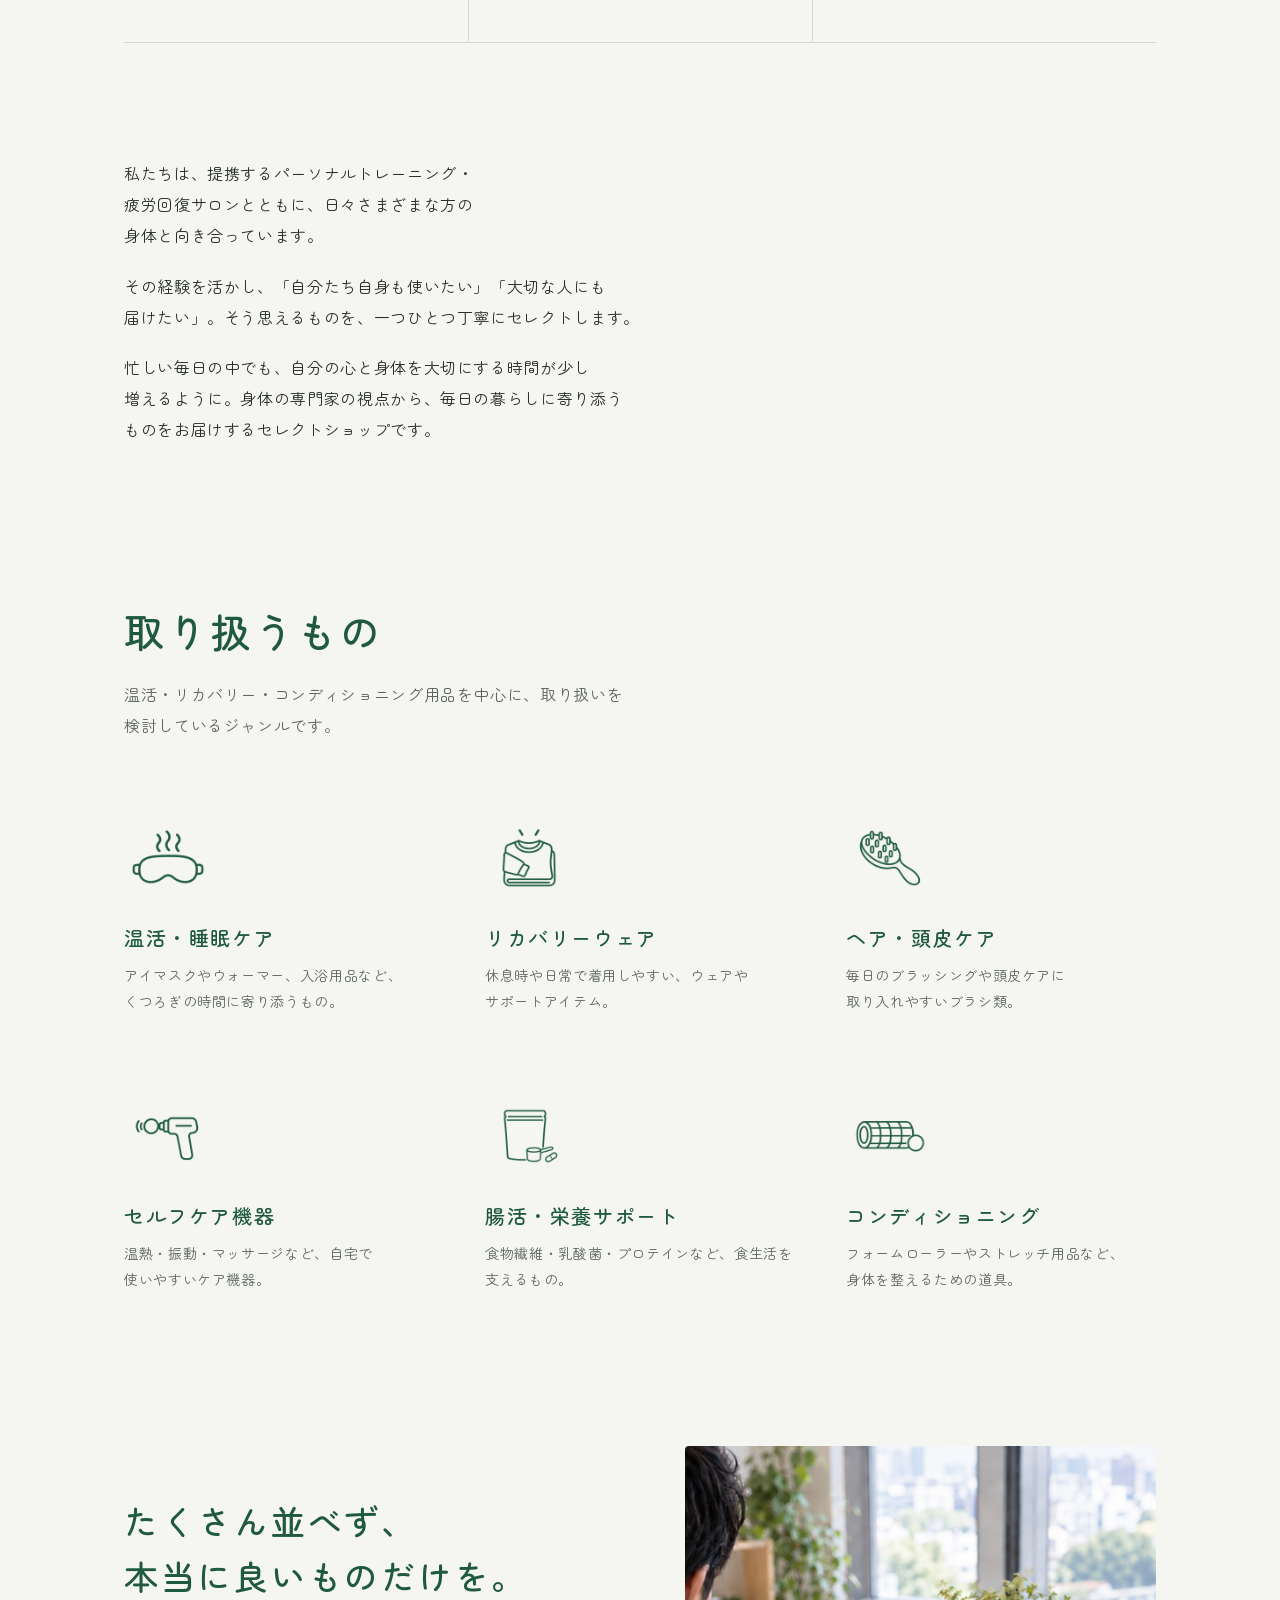
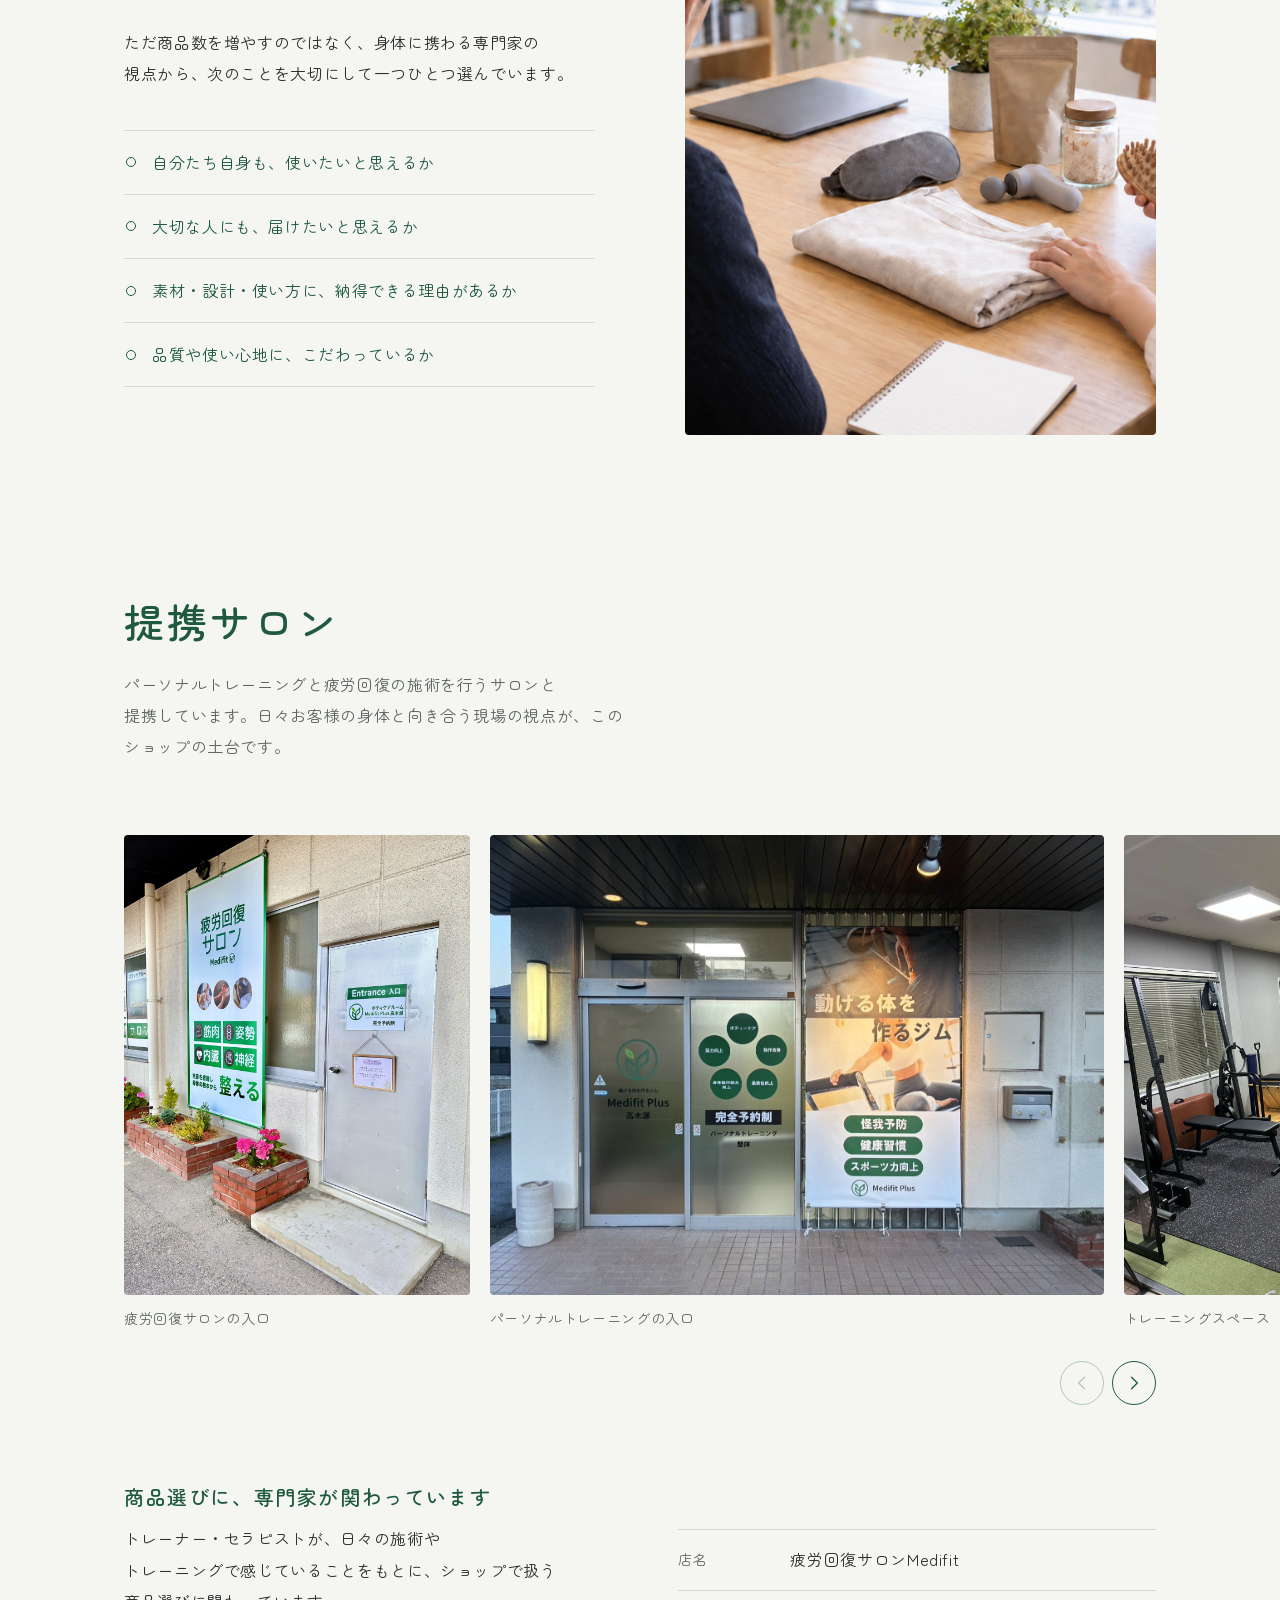
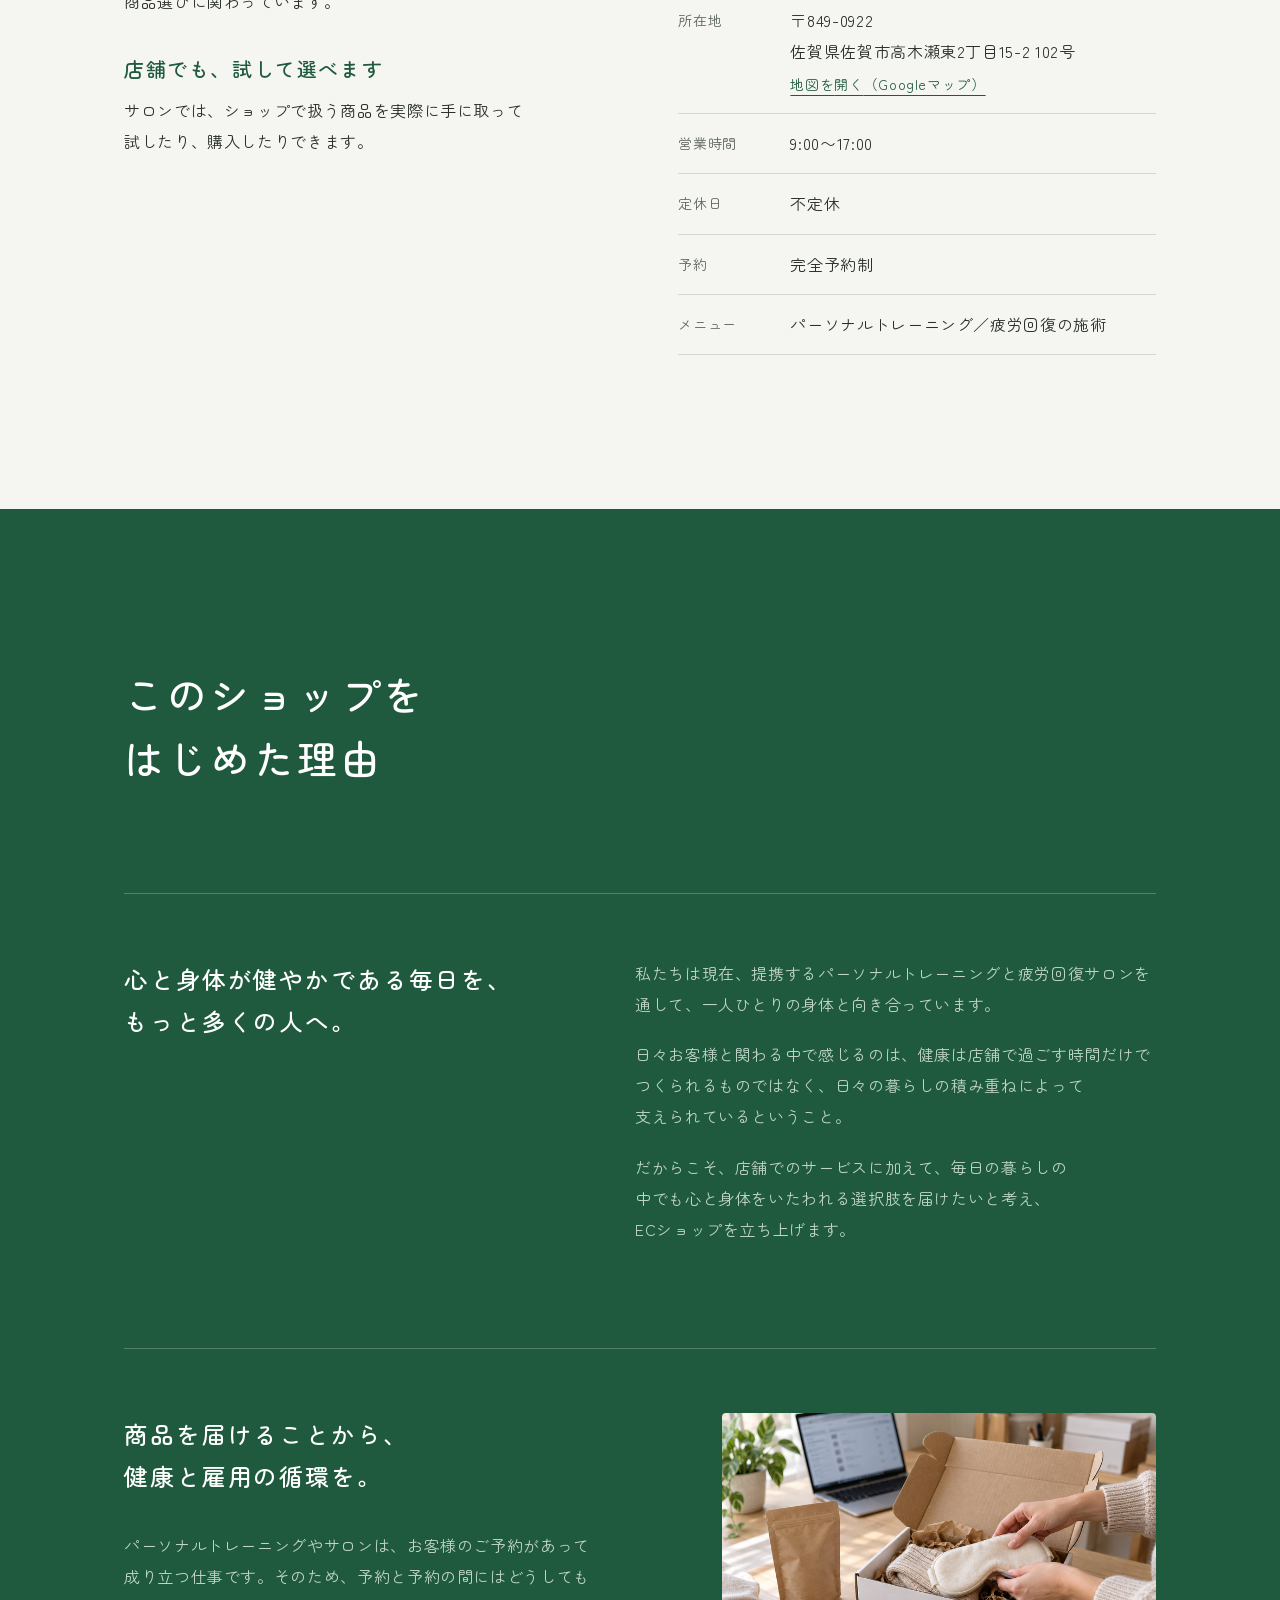
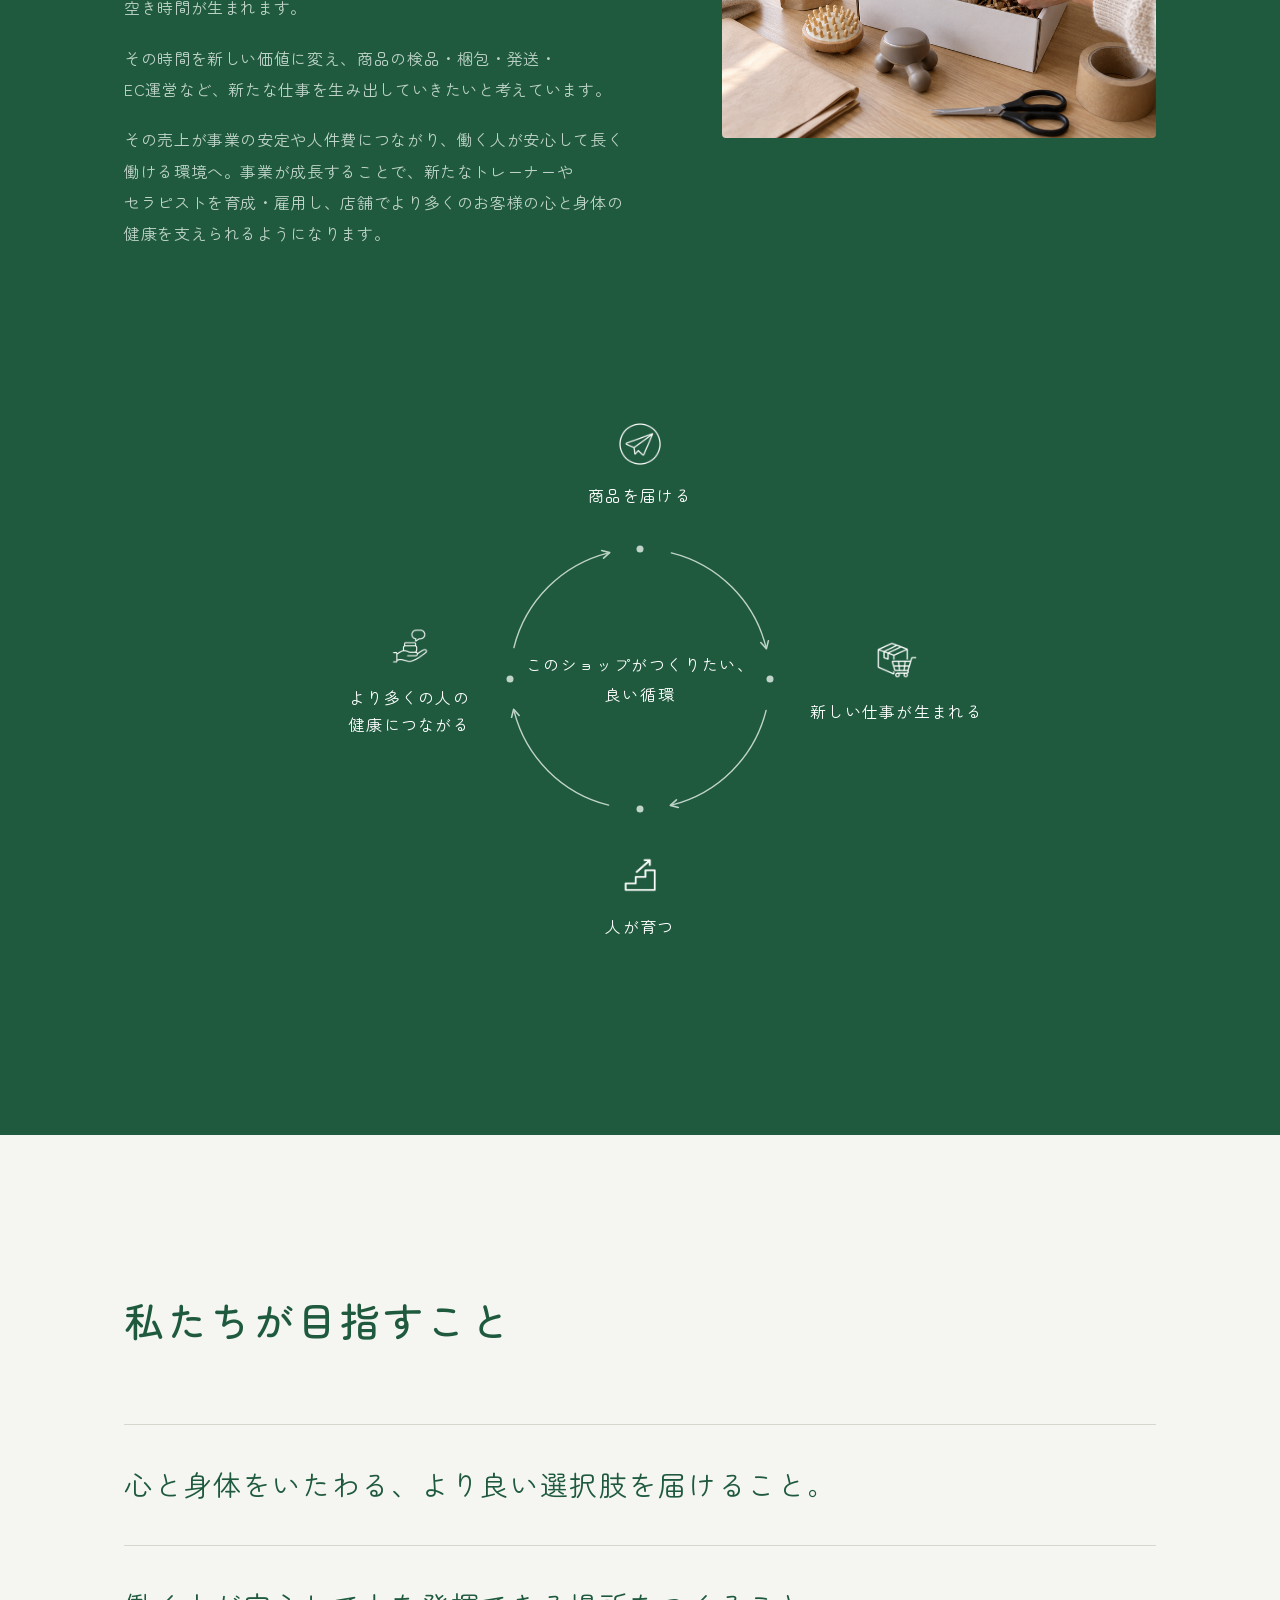
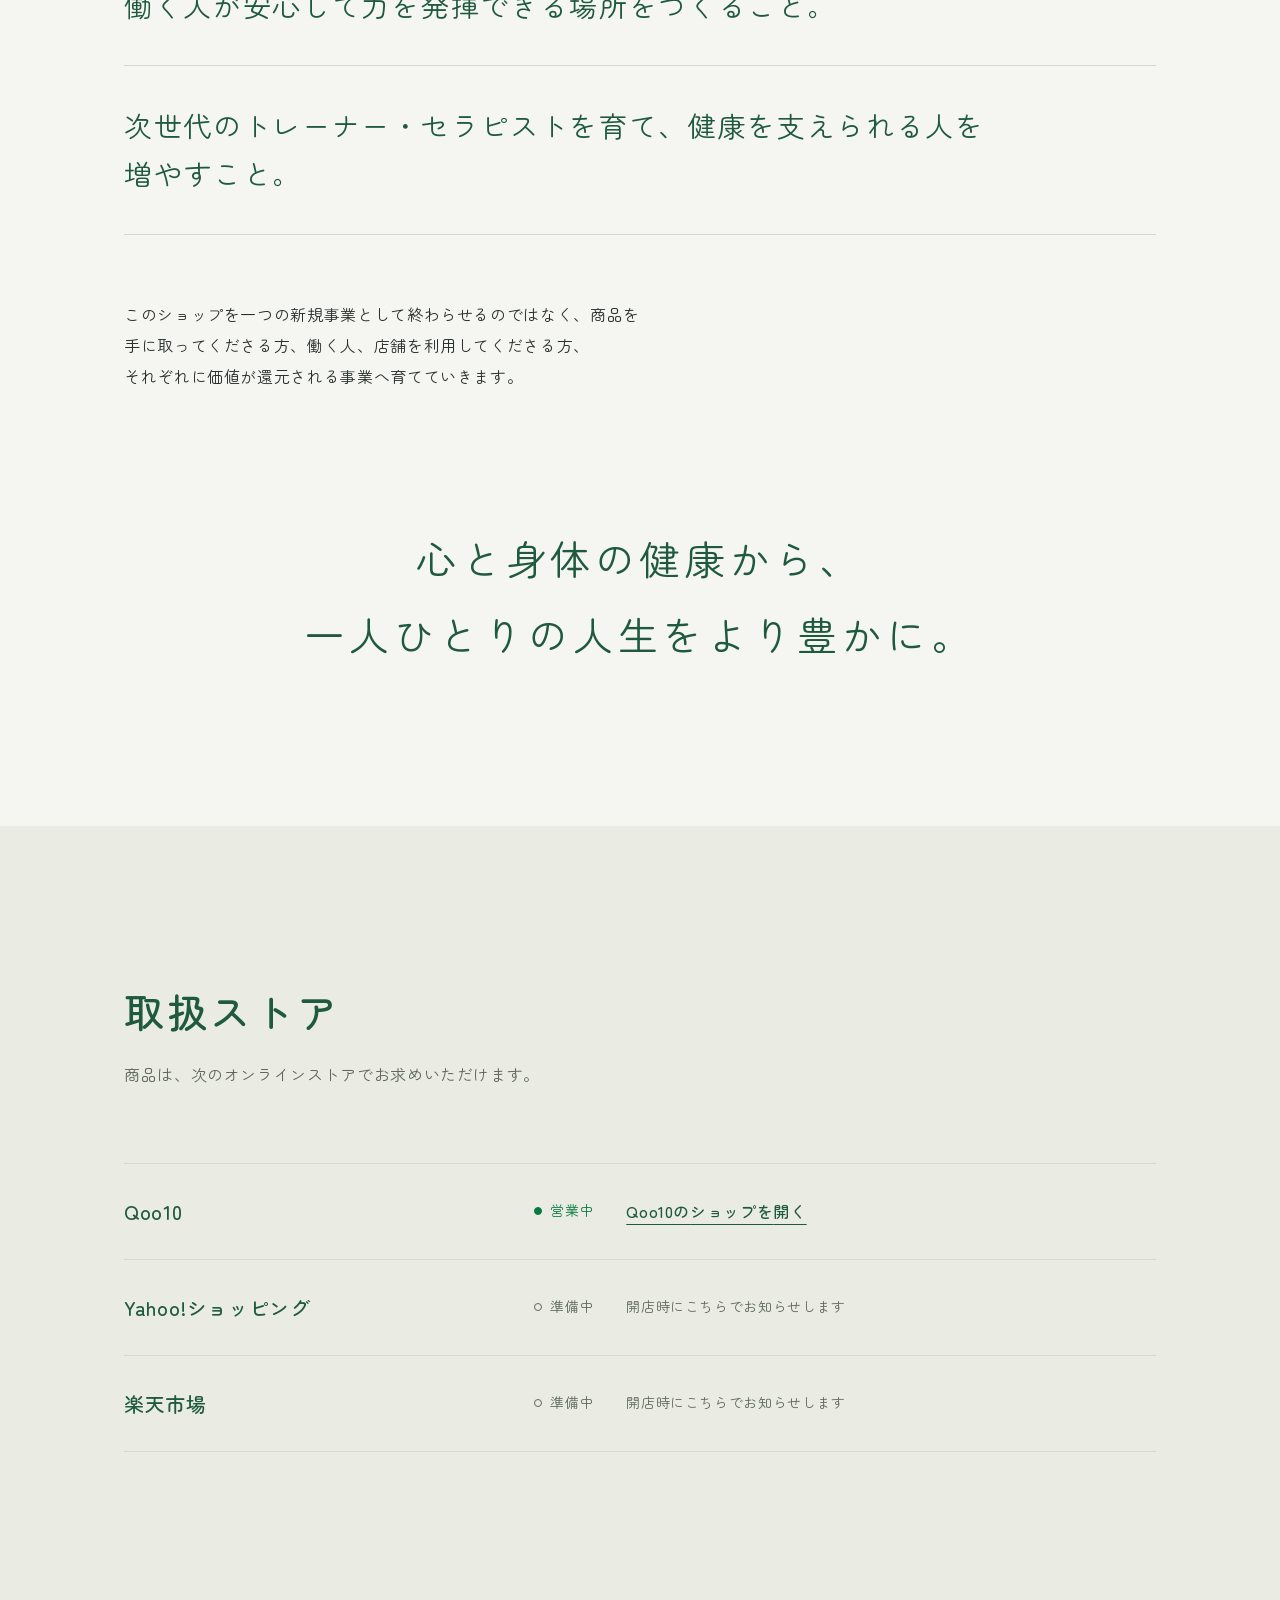
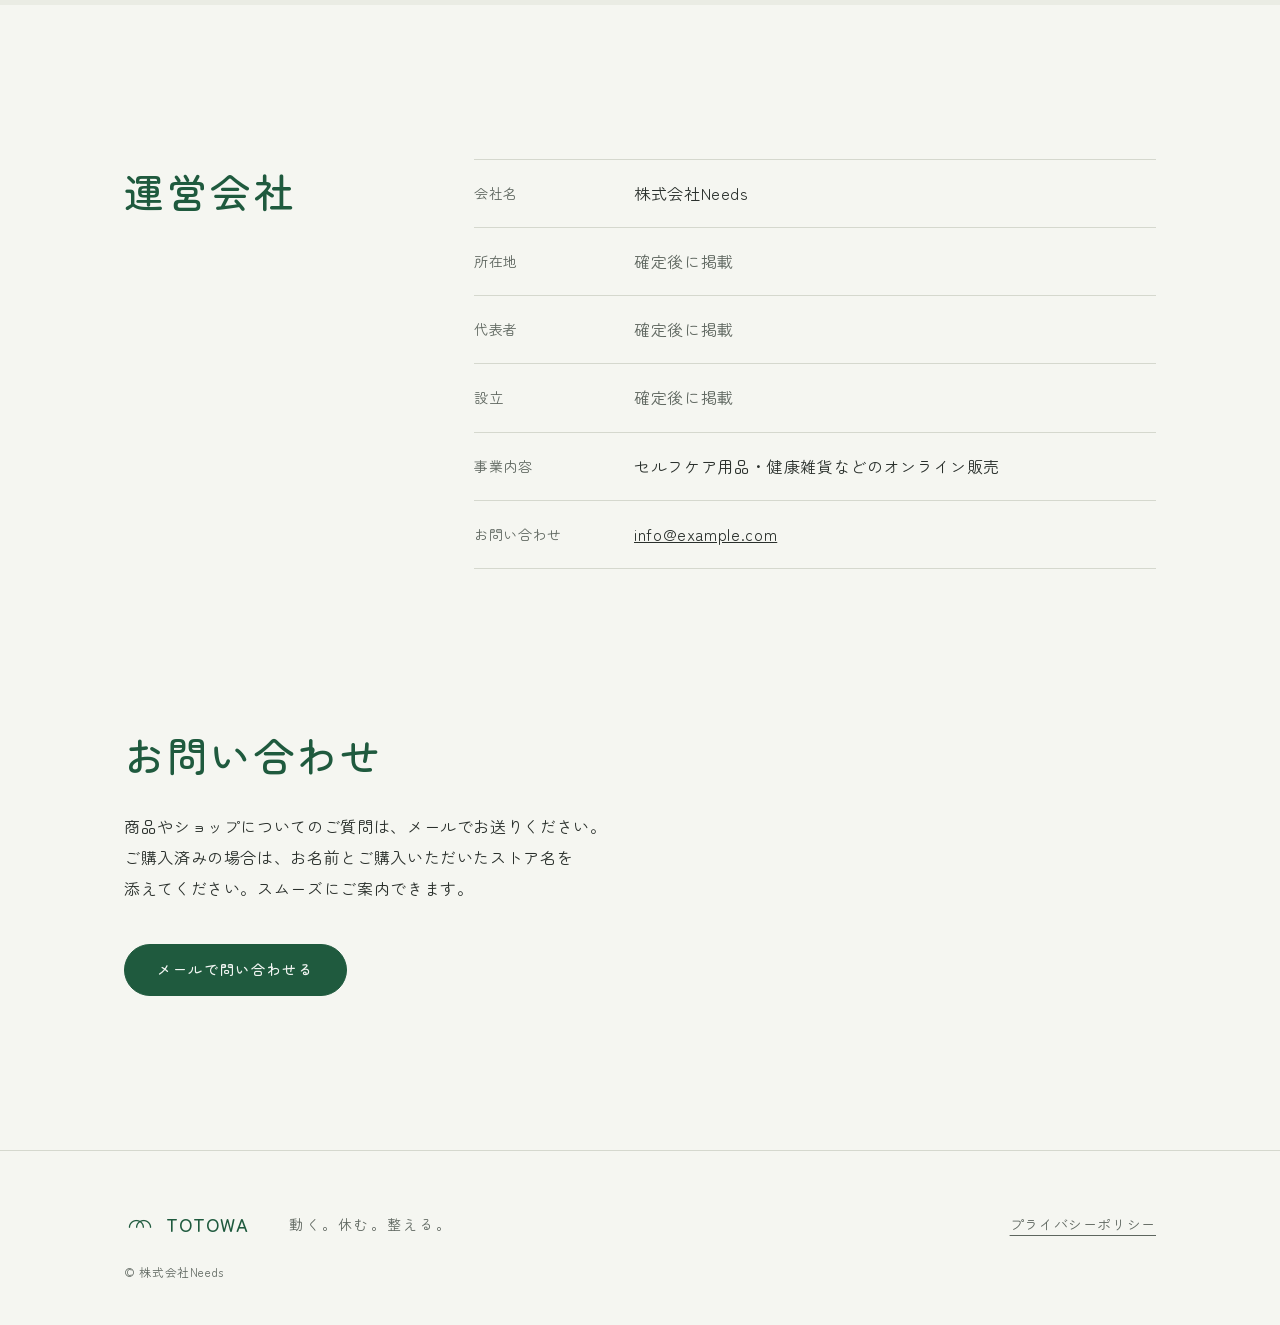
==== commit 7e13e4fe: "ショップ名を TOTOWA に変更 Co-Authored-By: Claude Opus 5.5 <noreply@anthropic.com>" ====
--- a/index.html
+++ b/index.html
@@ -3,13 +3,13 @@
 <head>
   <meta charset="utf-8">
   <meta name="viewport" content="width=device-width, initial-scale=1, viewport-fit=cover">
-  <title>Medifit Select｜心と身体に、心地よい選択を。</title>
+  <title>TOTOWA｜心と身体に、心地よい選択を。</title>
   <meta name="description" content="動く。休む。整える。身体に携わる専門家の視点から、温活・リカバリー・コンディショニング用品などを選ぶセルフケアのセレクトショップです。">
   <!-- TODO: 差し替え 独自ドメインを取ったら、canonical / og:url / og:image の URL を置き換える -->
   <link rel="canonical" href="https://ojogori-gpt.github.io/needs-shop/">
   <meta property="og:type" content="website">
-  <meta property="og:site_name" content="Medifit Select">
-  <meta property="og:title" content="Medifit Select｜心と身体に、心地よい選択を。">
+  <meta property="og:site_name" content="TOTOWA">
+  <meta property="og:title" content="TOTOWA｜心と身体に、心地よい選択を。">
   <meta property="og:description" content="動く。休む。整える。身体の専門家の視点から、毎日の暮らしに寄り添うものをお届けするセレクトショップです。">
   <meta property="og:url" content="https://ojogori-gpt.github.io/needs-shop/">
   <meta property="og:image" content="https://ojogori-gpt.github.io/needs-shop/ogp-shop.png">
@@ -26,9 +26,9 @@
 <a class="skip" href="#main">本文へ<wbr>移動</a>
 
 <header class="site-header">
-  <a class="brand" href="./" aria-label="Medifit Select トップへ">
+  <a class="brand" href="./" aria-label="TOTOWA トップへ">
     <img src="assets/icon/logo-mark.png" alt="" width="40" height="40">
-    <span>Medifit Select</span>
+    <span>TOTOWA</span>
   </a>
   <nav class="site-nav" aria-label="ページ内">
     <a href="#concept">コンセプト</a>
@@ -390,7 +390,7 @@
   <div class="wrap site-footer__inner">
     <a class="brand" href="./">
       <img src="assets/icon/logo-mark.png" alt="" width="32" height="32">
-      <span>Medifit Select</span>
+      <span>TOTOWA</span>
     </a>
     <p class="site-footer__tag">動く。<wbr>休む。<wbr>整える。</p>
     <nav aria-label="フッター">
--- a/assets/css/style.css
+++ b/assets/css/style.css
@@ -1,5 +1,5 @@
 /* ==========================================================================
-   Needs — セルフケアのセレクトショップ
+   TOTOWA — セルフケアのセレクトショップ
    色: 生成り(paper) と Medifit の深い緑(ink) の2色が軸。ink の面は「はじめた理由」だけ。
         緑は店舗看板から採った色。accent（看板の明るい緑寄り）は「営業中」表示だけに使う。
    書体: Zen Maru Gothic 1書体。アイコンの丸い線端と揃える。
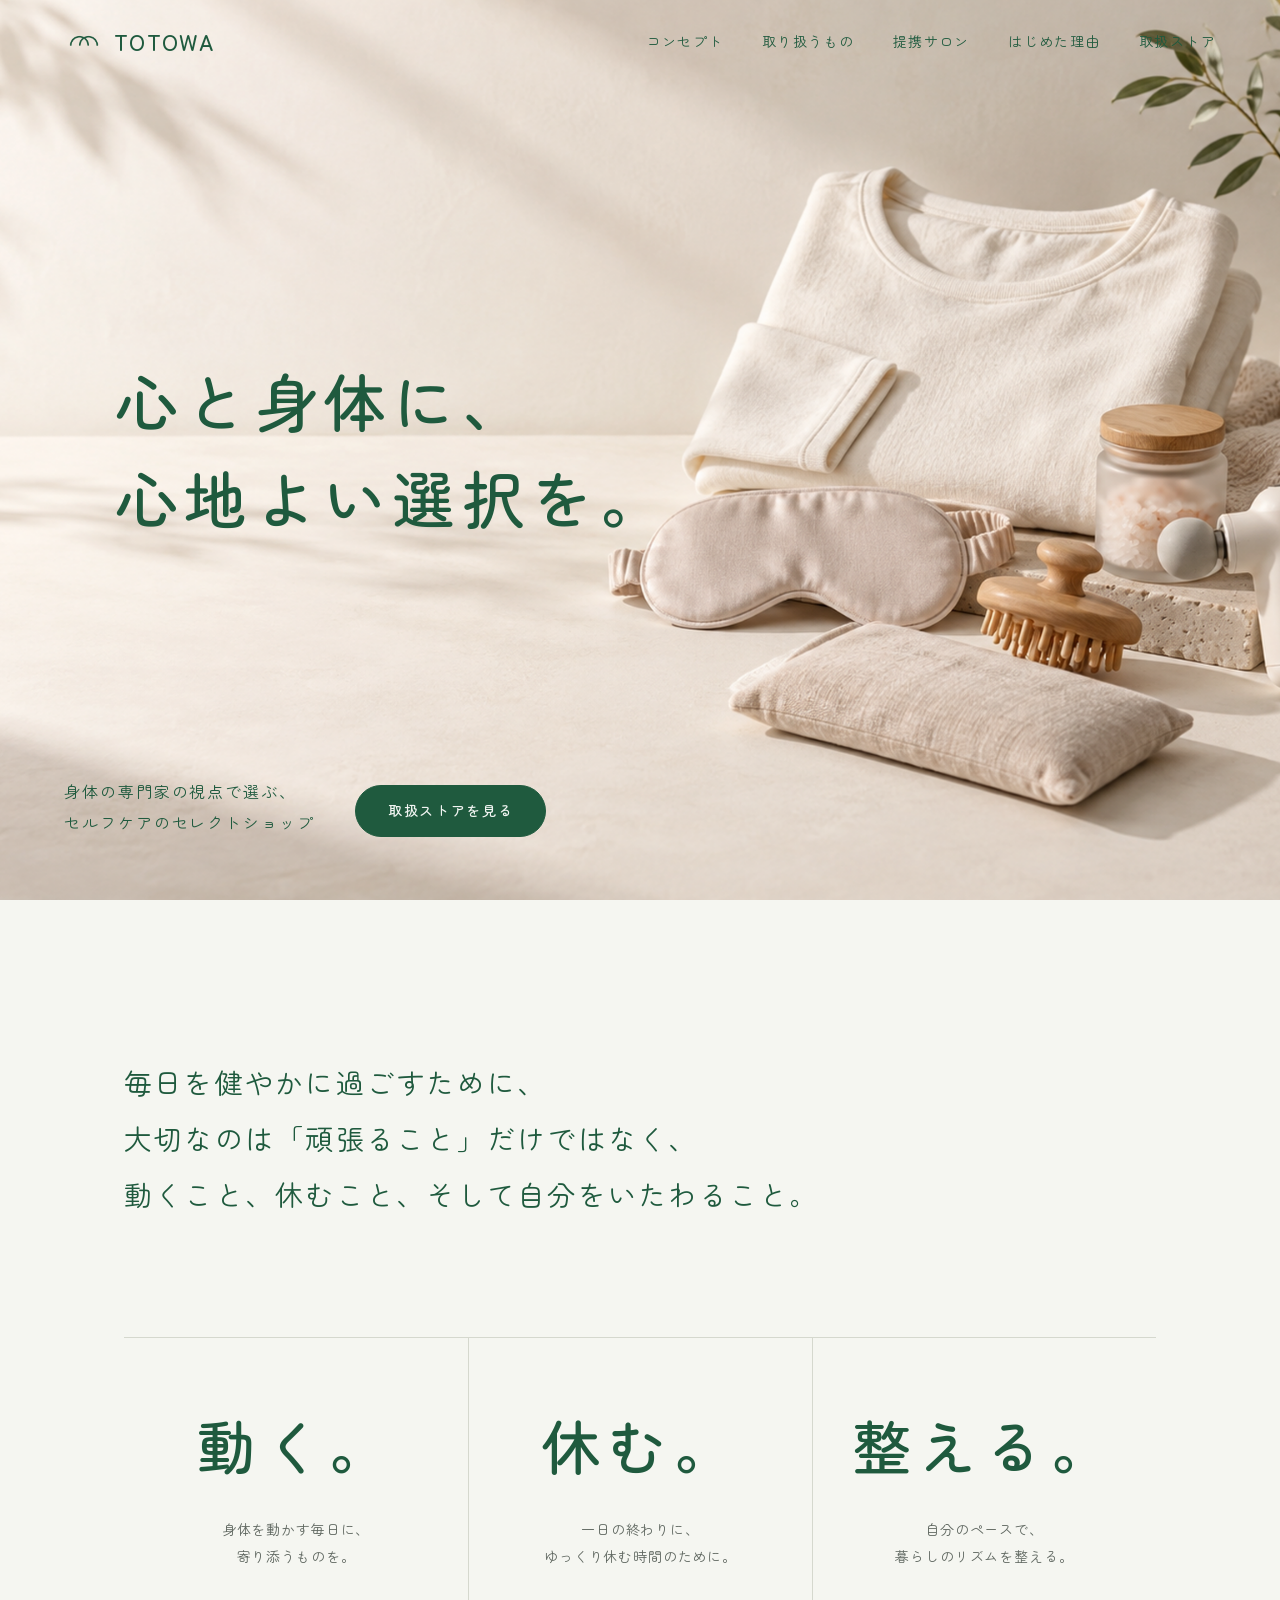
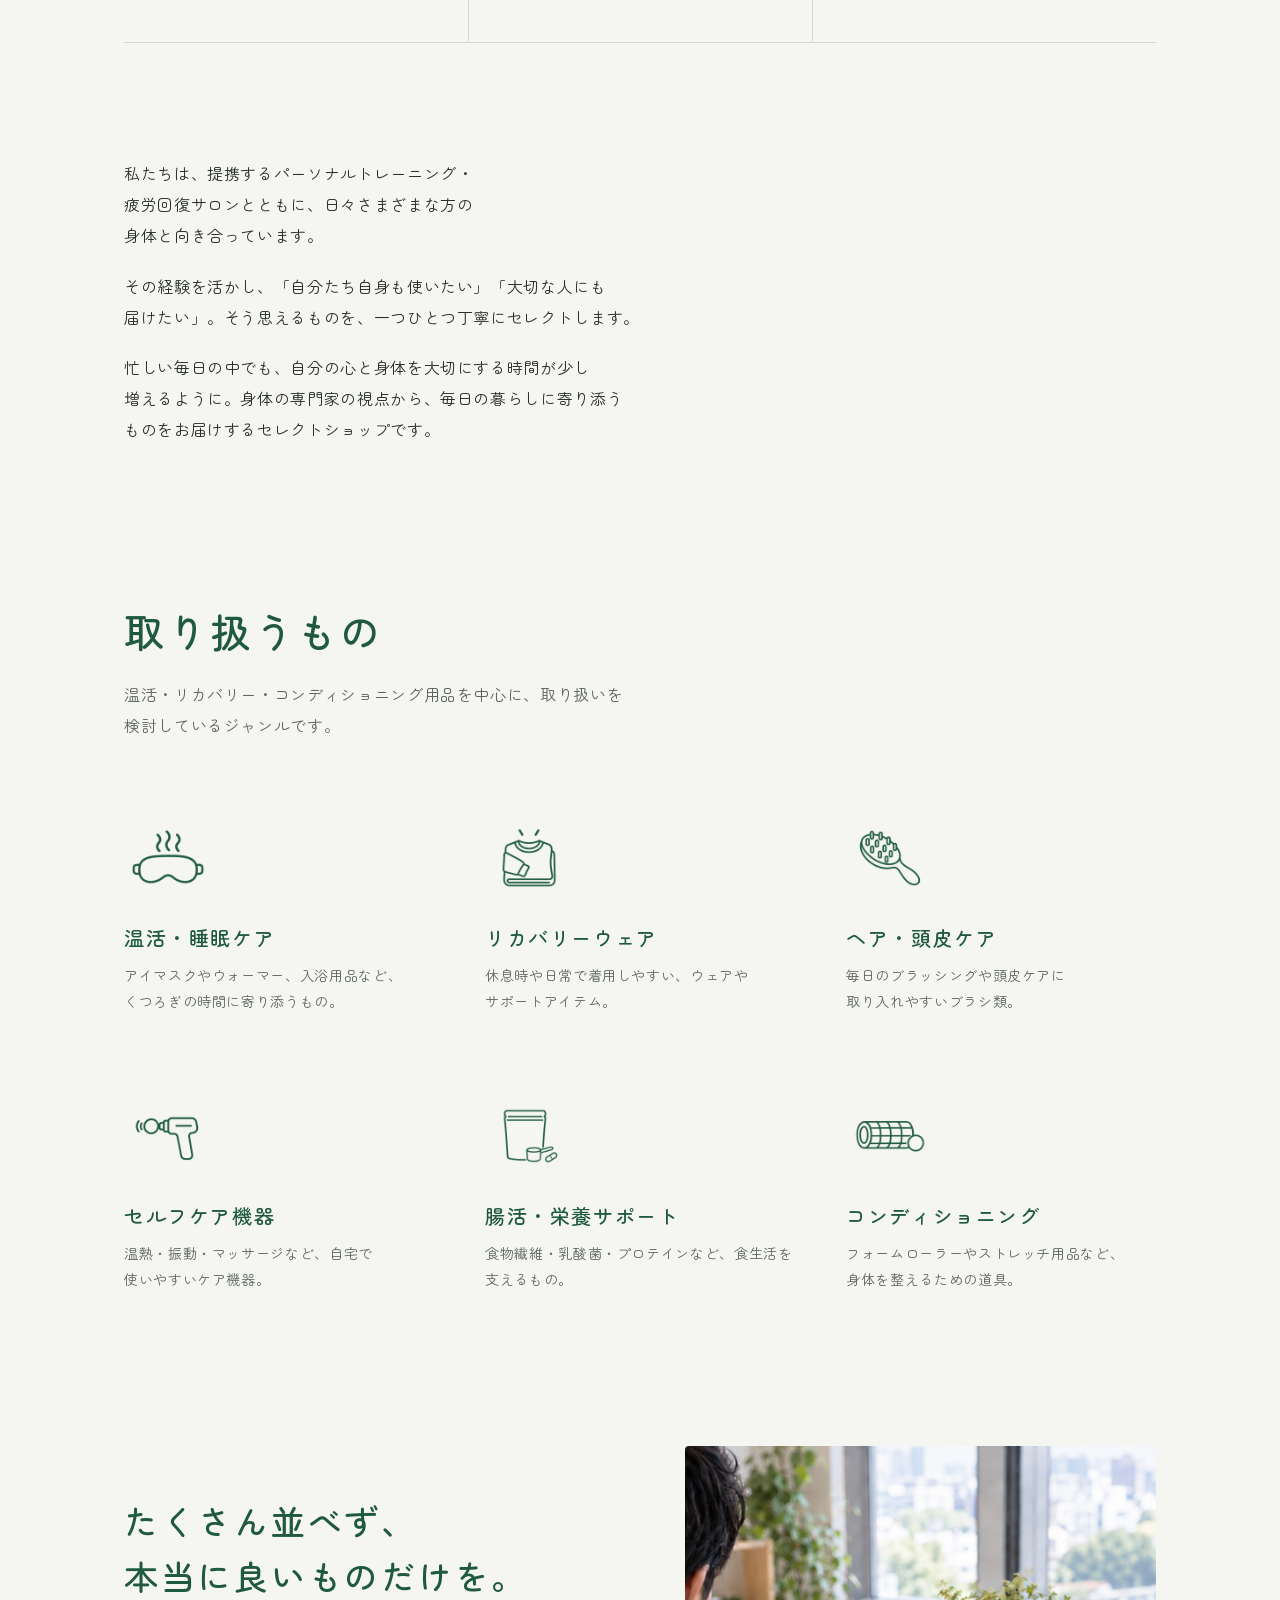
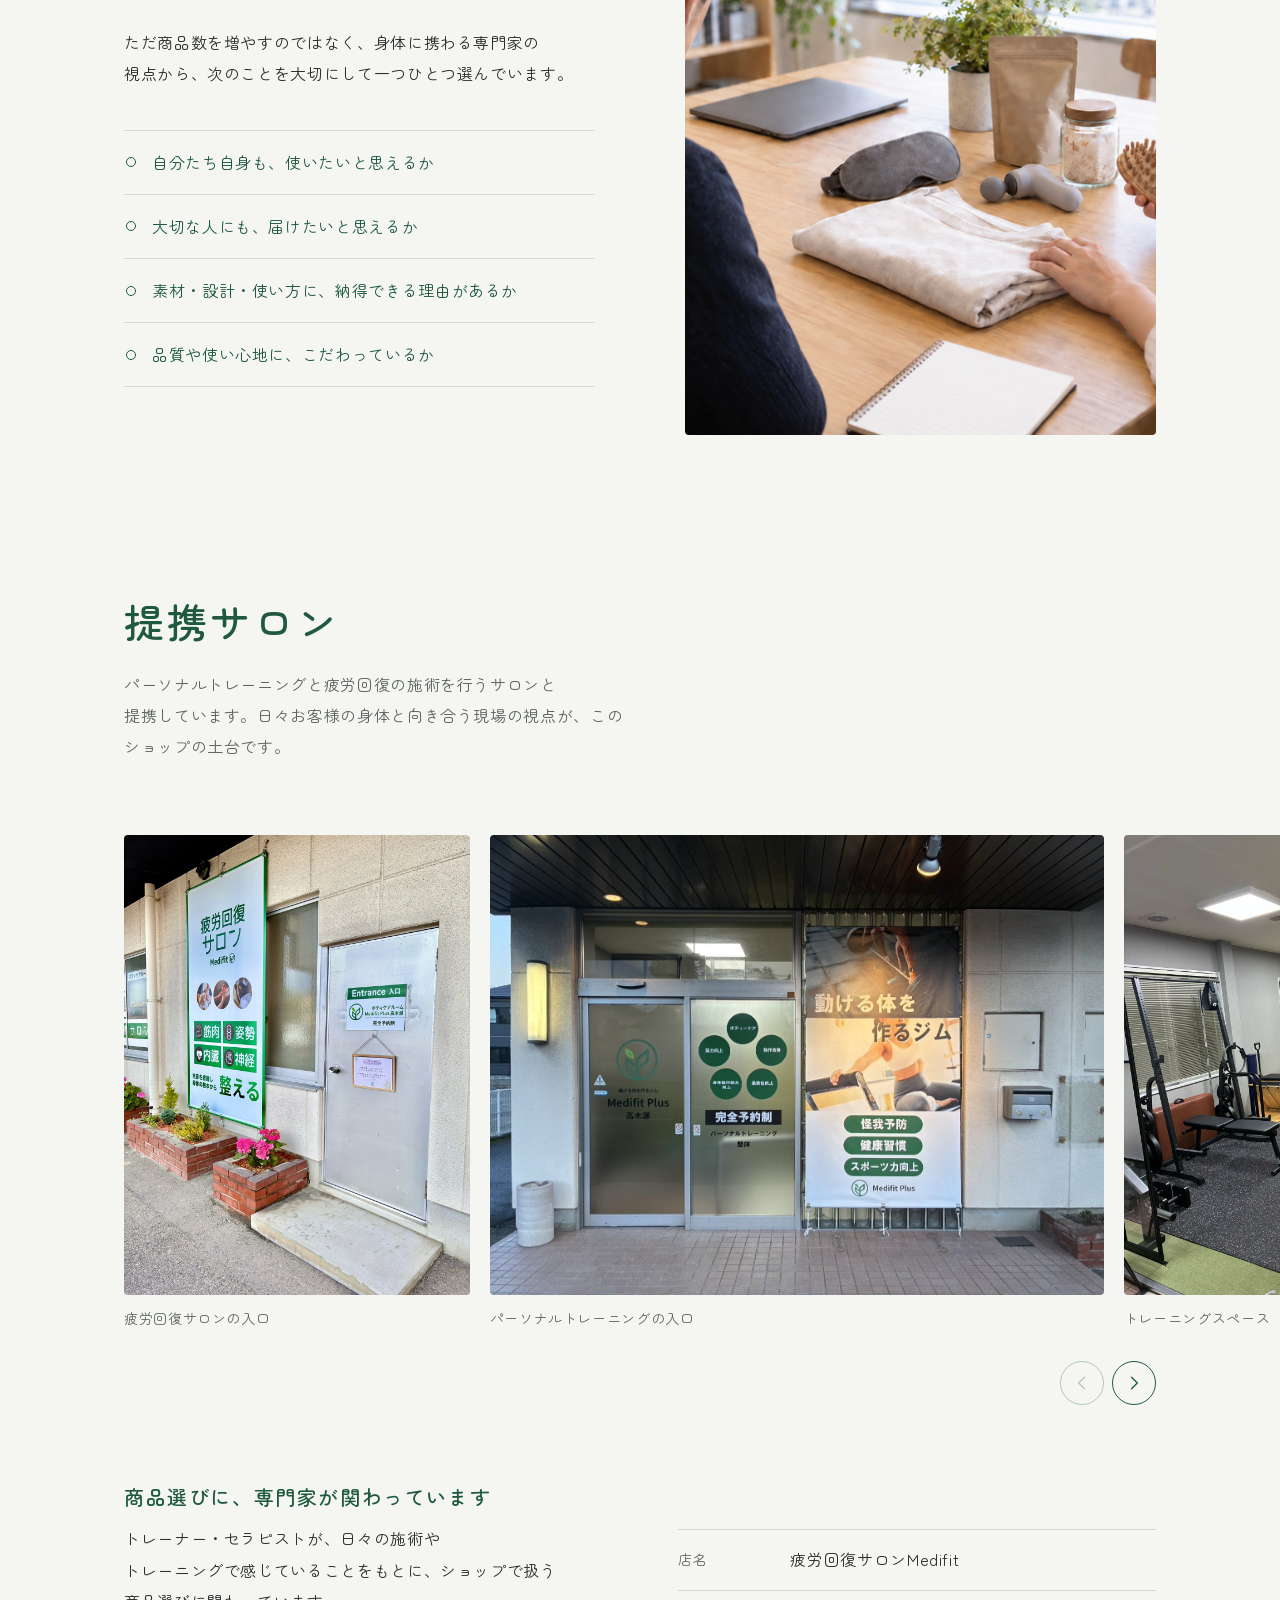
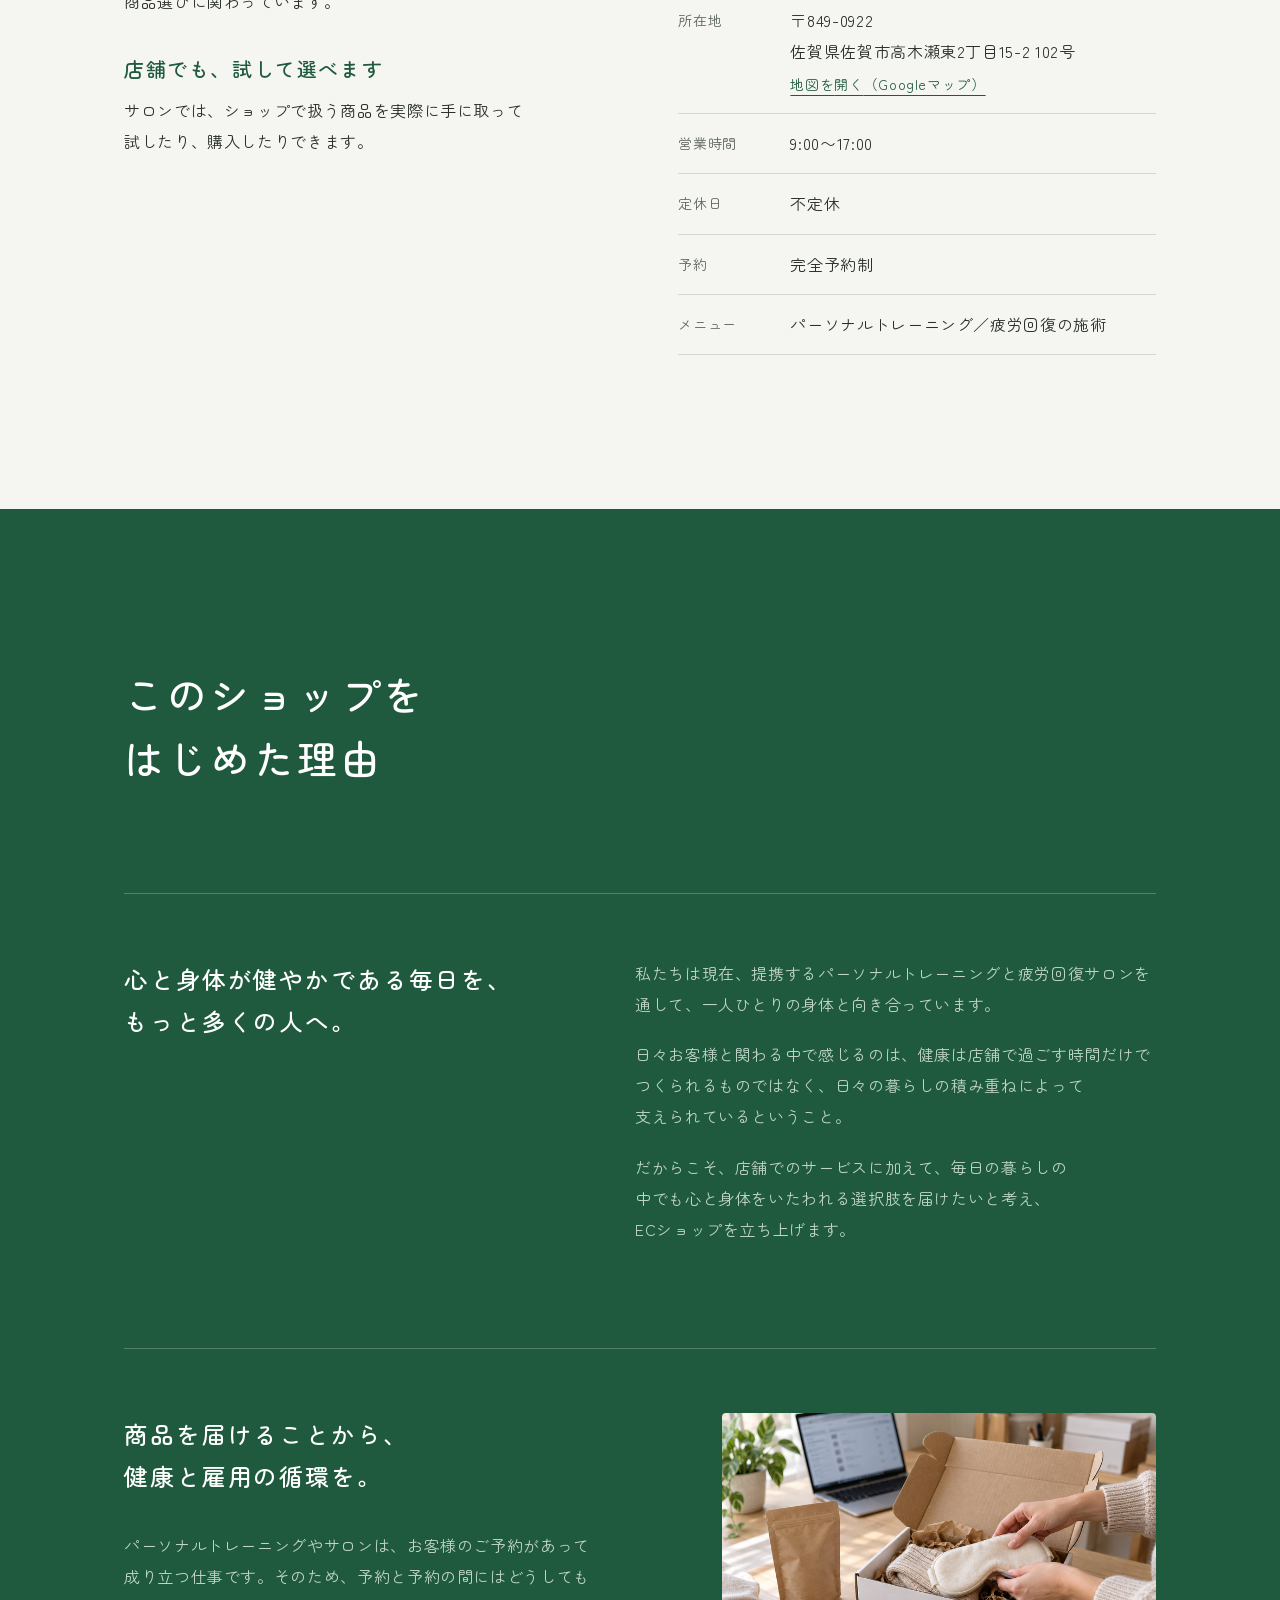
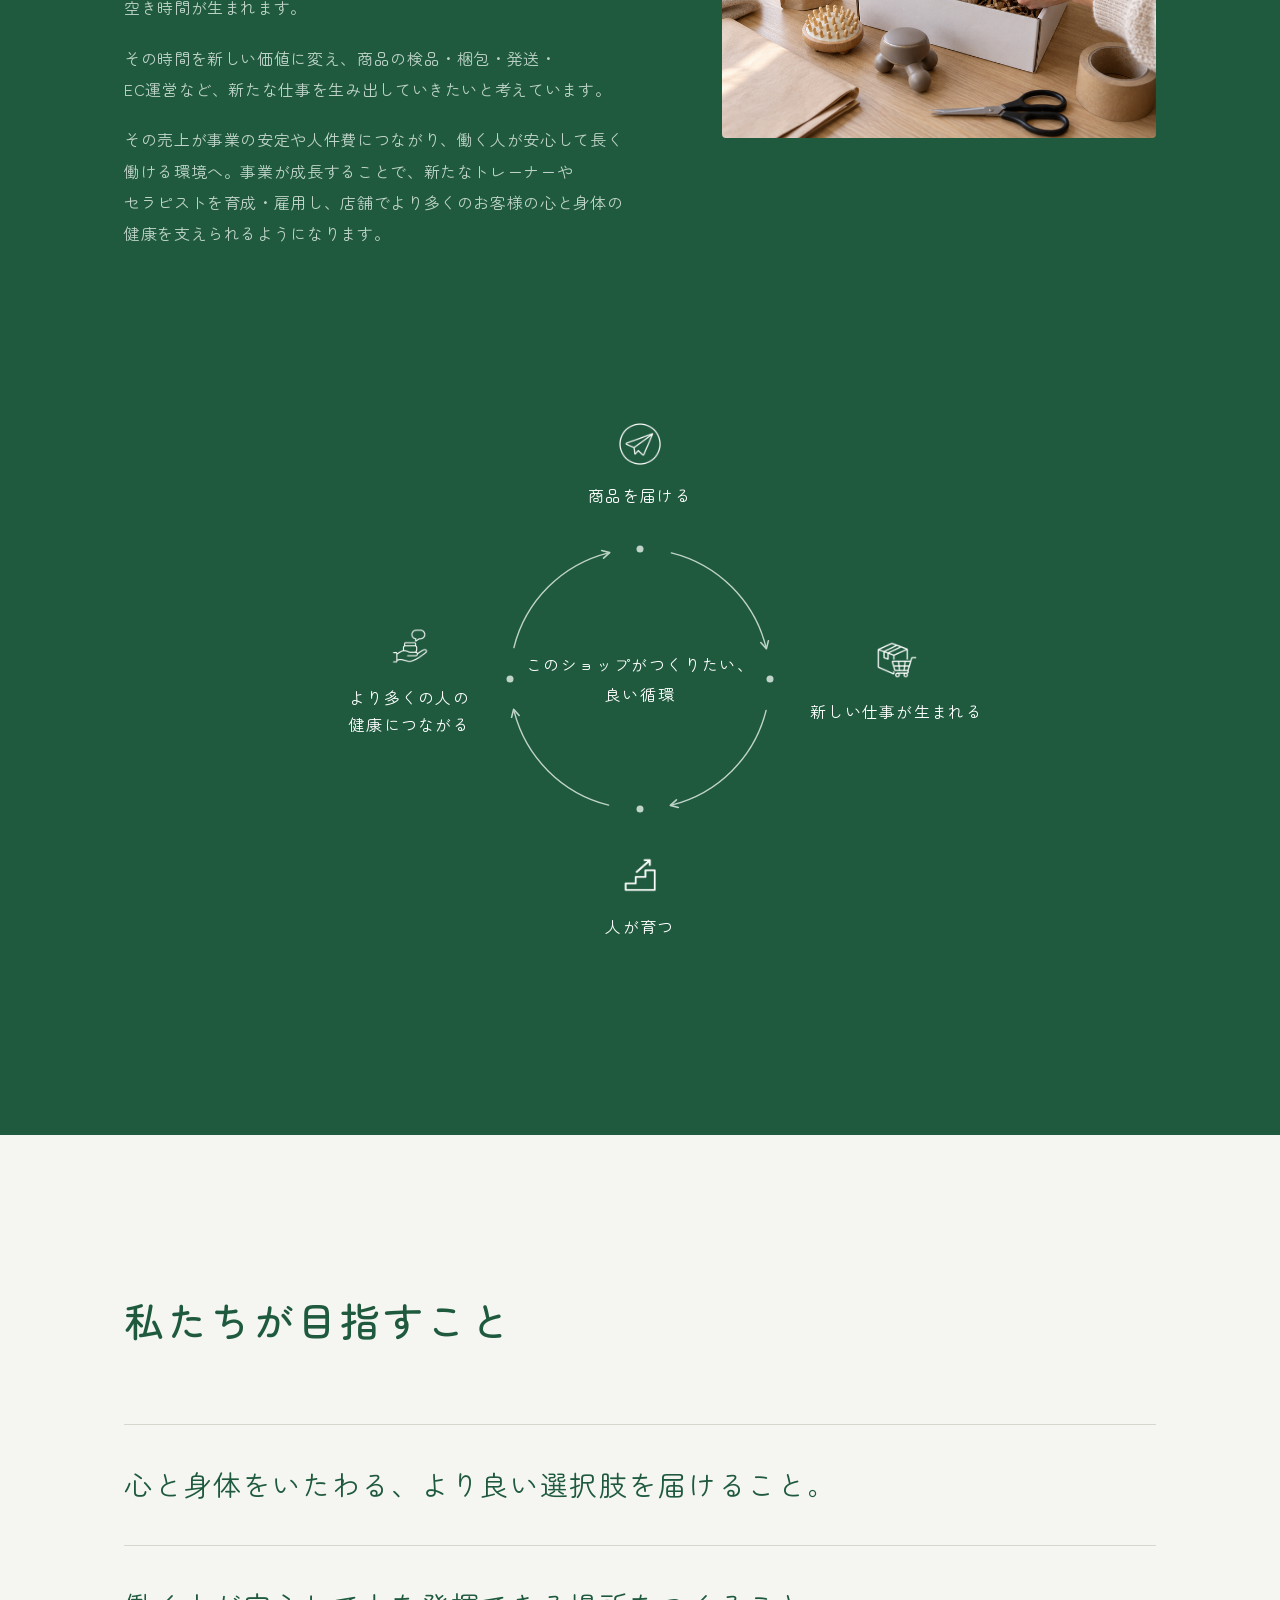
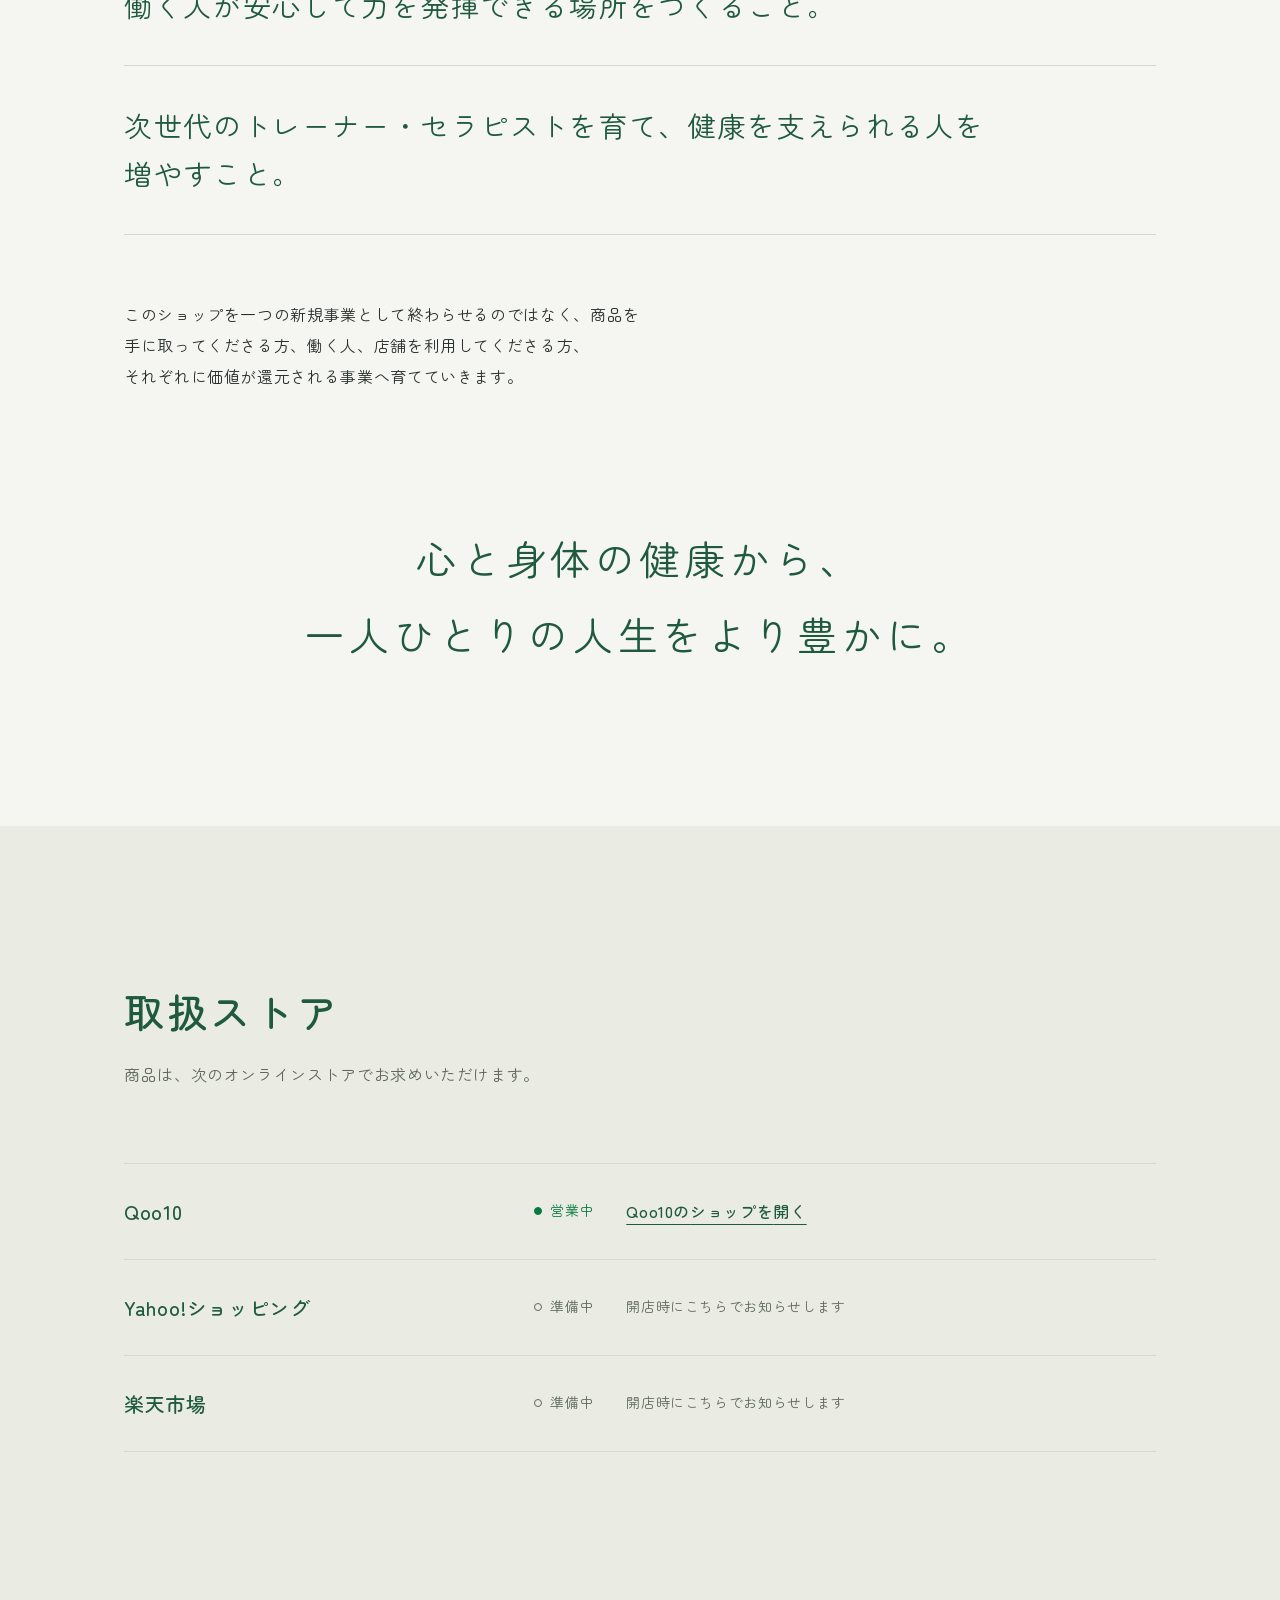
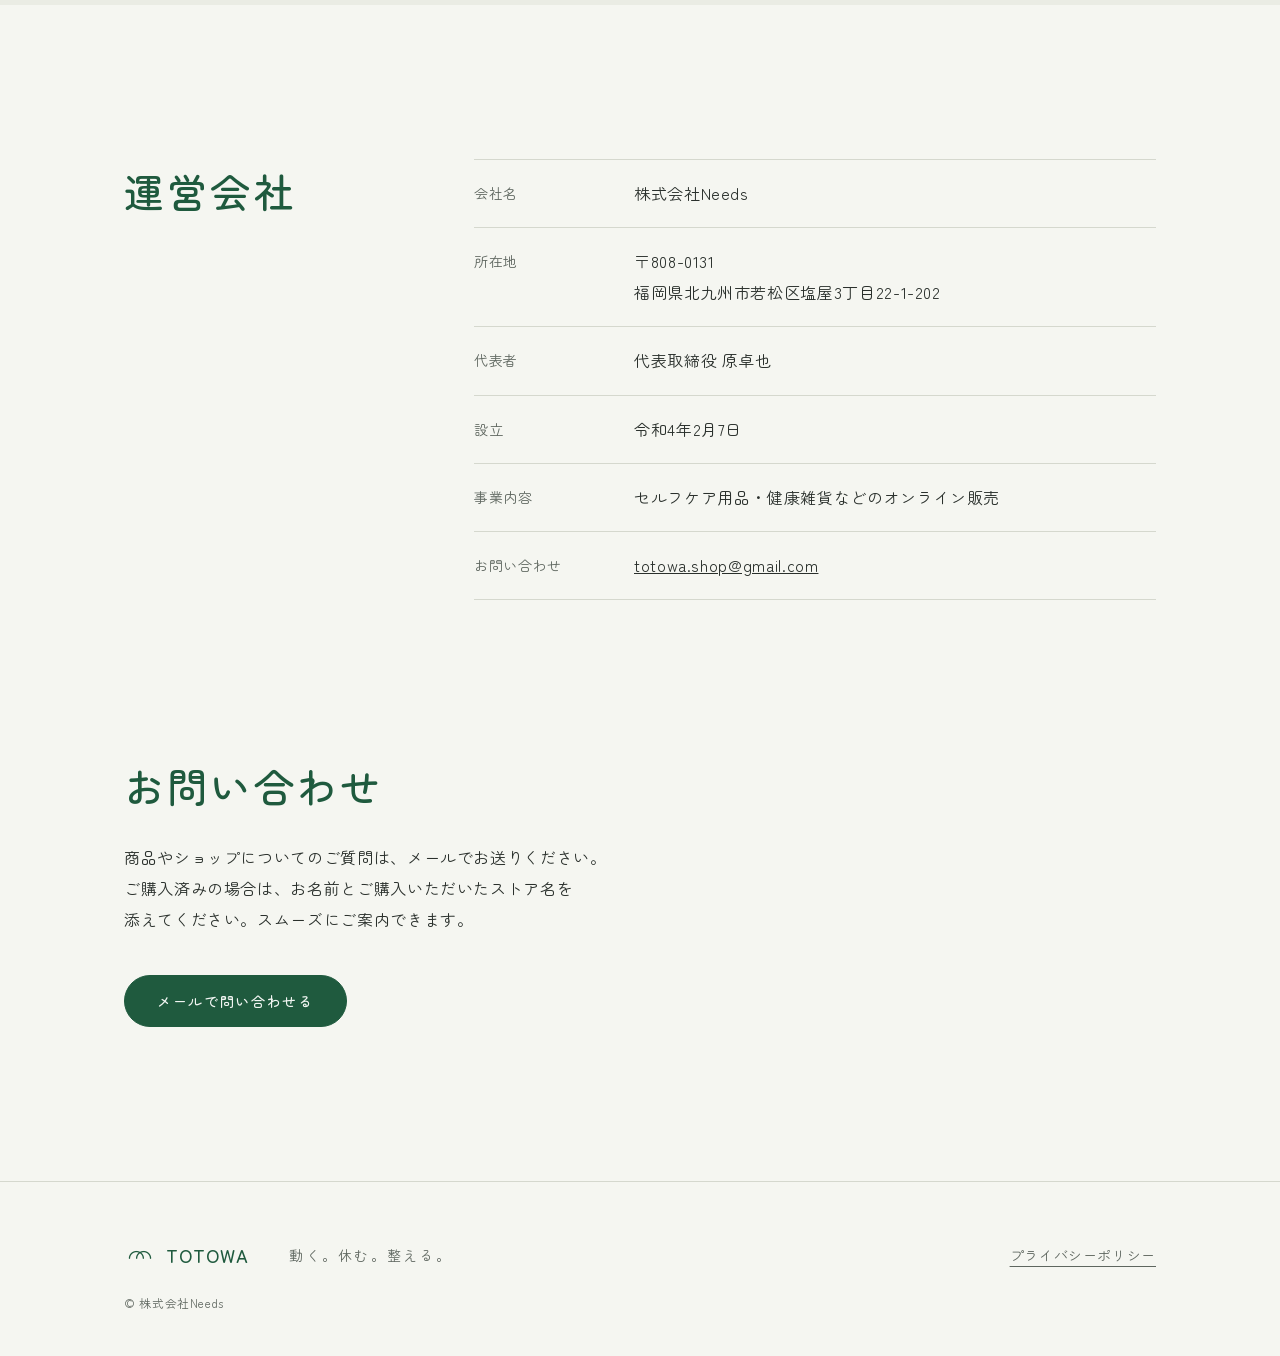
==== commit 02c794fe: "会社情報・問い合わせメール・Qoo10のURLを確定値に更新 Co-Authored-By: Claude Opus 5.5 <noreply@anthropic.com>" ====
--- a/index.html
+++ b/index.html
@@ -337,12 +337,12 @@
         <h2 id="stores-title">取扱ストア</h2>
         <p>商品は、<wbr>次の<wbr>オンラインストアで<wbr>お求めいただけます。</p>
       </header>
-      <!-- TODO: 差し替え 各ストアのURLと開店状況を確定値に -->
+      <!-- TODO: 差し替え Yahoo!ショッピング・楽天市場は開店したらURLと状況を更新 -->
       <ul class="store-list">
         <li class="store">
           <span class="store__name">Qoo10</span>
           <span class="status status--open">営業中</span>
-          <a class="store__link" href="#" rel="noopener">Qoo10の<wbr>ショップを<wbr>開く</a>
+          <a class="store__link" href="https://www.qoo10.jp/shop/totowa" target="_blank" rel="noopener">Qoo10の<wbr>ショップを<wbr>開く</a>
         </li>
         <li class="store">
           <span class="store__name">Yahoo!ショッピング</span>
@@ -362,14 +362,13 @@
   <section id="company" class="company" aria-labelledby="company-title">
     <div class="wrap company__grid">
       <h2 id="company-title">運営会社</h2>
-      <!-- TODO: 差し替え 会社情報は確定値に置き換える -->
       <dl class="company__table">
         <div><dt>会社名</dt><dd>株式会社Needs</dd></div>
-        <div><dt>所在地</dt><dd class="tbd">確定後に<wbr>掲載</dd></div>
-        <div><dt>代表者</dt><dd class="tbd">確定後に<wbr>掲載</dd></div>
-        <div><dt>設立</dt><dd class="tbd">確定後に<wbr>掲載</dd></div>
+        <div><dt>所在地</dt><dd>〒808-0131<br>福岡県北九州市若松区塩屋3丁目22-1-202</dd></div>
+        <div><dt>代表者</dt><dd>代表取締役 原卓也</dd></div>
+        <div><dt>設立</dt><dd>令和4年2月7日</dd></div>
         <div><dt>事業内容</dt><dd>セルフケア用品・<wbr>健康雑貨などの<wbr>オンライン販売</dd></div>
-        <div><dt>お問い合わせ</dt><dd><a href="mailto:info@example.com">info@example.com</a></dd></div>
+        <div><dt>お問い合わせ</dt><dd><a href="mailto:totowa.shop@gmail.com">totowa.shop@gmail.com</a></dd></div>
       </dl>
     </div>
   </section>
@@ -379,8 +378,7 @@
     <div class="wrap">
       <h2 id="contact-title">お問い合わせ</h2>
       <p>商品や<wbr>ショップに<wbr>ついての<wbr>ご質問は、<wbr>メールで<wbr>お送りください。<br>ご購入済みの<wbr>場合は、<wbr>お名前と<wbr>ご購入いただいた<wbr>ストア名を<wbr>添えてください。<wbr>スムーズに<wbr>ご案内できます。</p>
-      <!-- TODO: 差し替え 問い合わせメールアドレス -->
-      <a class="button" href="mailto:info@example.com">メールで<wbr>問い合わせる</a>
+      <a class="button" href="mailto:totowa.shop@gmail.com">メールで<wbr>問い合わせる</a>
     </div>
   </section>
 
